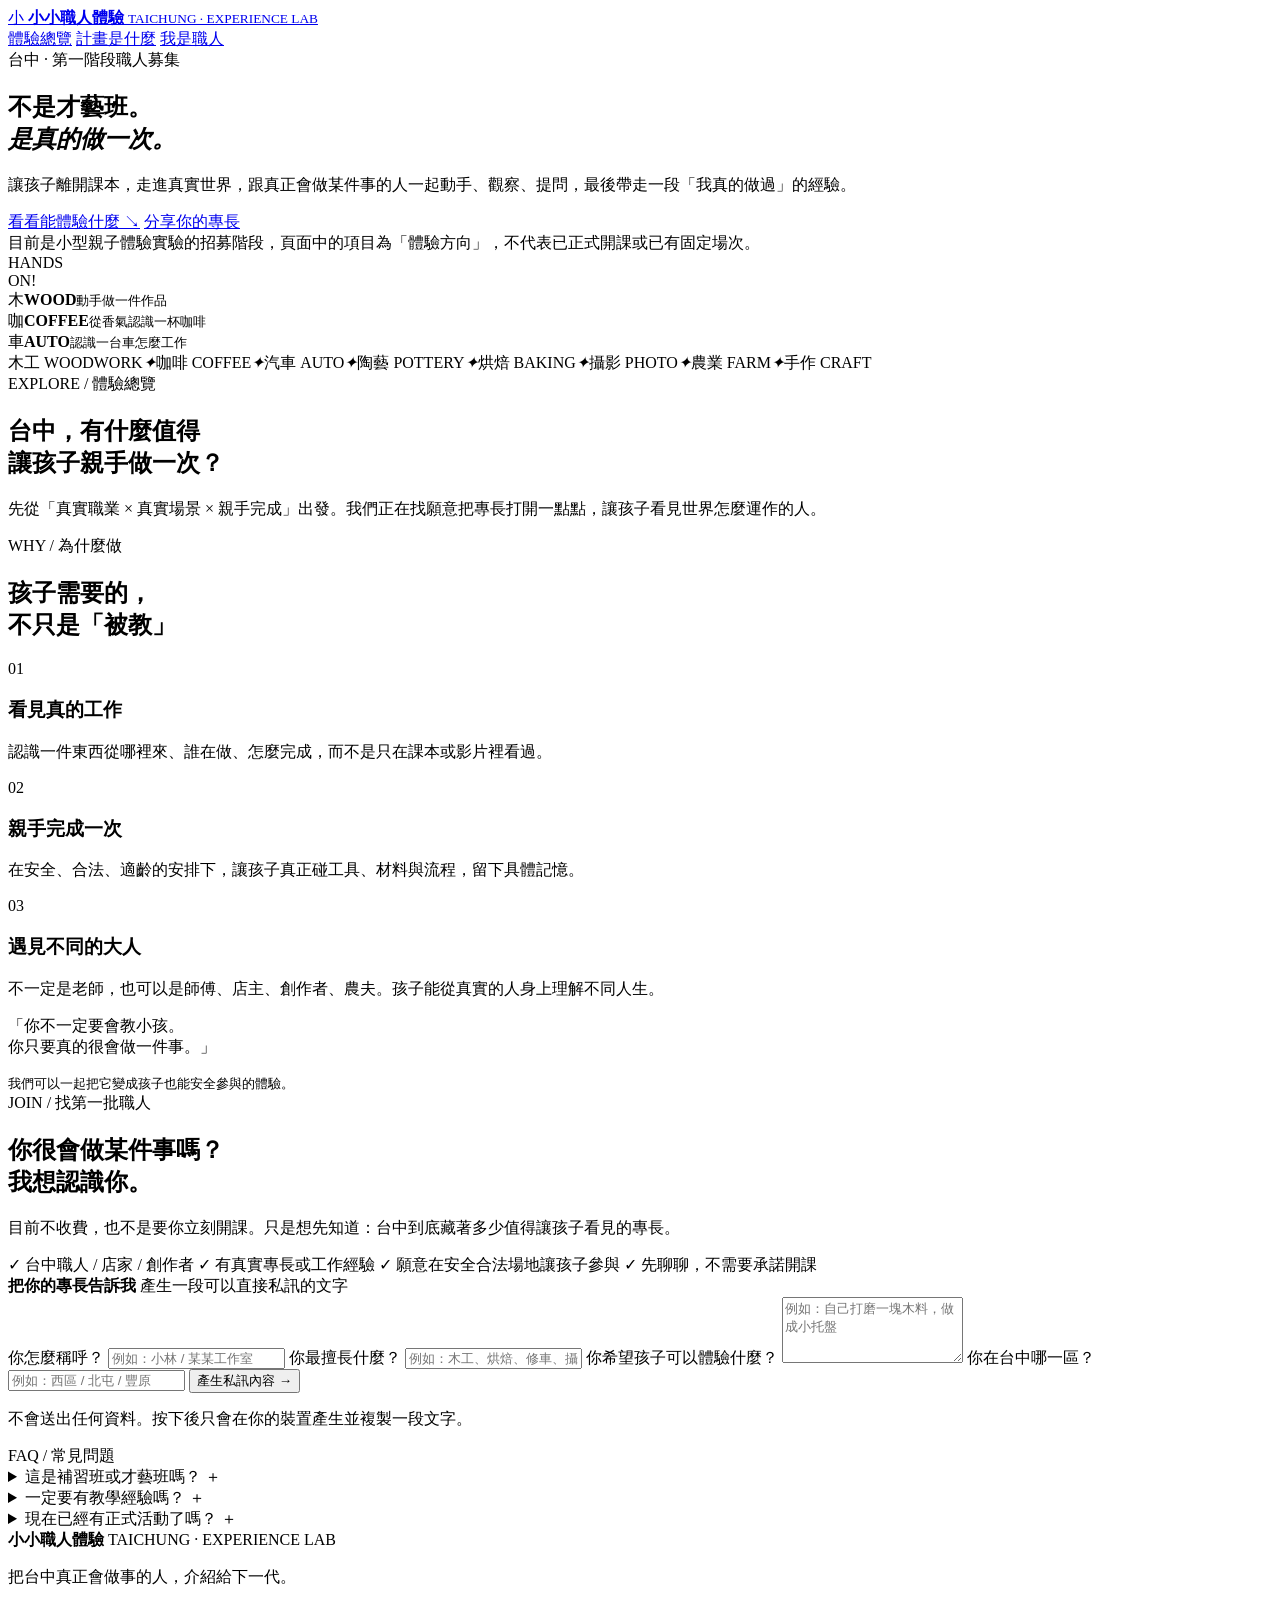
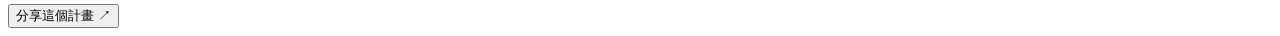
==== index.html @ eb4f6b64 "Build Taichung family artisan experience landing page" ====
<!doctype html>
<html lang="zh-Hant">
<head>
  <meta charset="utf-8" />
  <meta name="viewport" content="width=device-width, initial-scale=1" />
  <meta name="theme-color" content="#f3efe6" />
  <meta name="description" content="台中親子職人體驗實驗：讓孩子跟真正會做事的人，親手完成一次真實體驗。" />
  <title>台中小小職人體驗｜親子體驗實驗</title>
  <link rel="preconnect" href="https://fonts.googleapis.com">
  <link rel="preconnect" href="https://fonts.gstatic.com" crossorigin>
  <link href="https://fonts.googleapis.com/css2?family=Noto+Sans+TC:wght@400;500;600;700;800;900&family=DM+Sans:wght@500;600;700&display=swap" rel="stylesheet">
  <link rel="stylesheet" href="./style.css" />
</head>
<body>
  <div class="noise"></div>

  <header class="site-header">
    <a class="brand" href="#top" aria-label="回到頂部">
      <span class="brand-mark">小</span>
      <span>
        <b>小小職人體驗</b>
        <small>TAICHUNG · EXPERIENCE LAB</small>
      </span>
    </a>
    <nav>
      <a href="#experiences">體驗總覽</a>
      <a href="#idea">計畫是什麼</a>
      <a class="nav-cta" href="#join">我是職人</a>
    </nav>
  </header>

  <main id="top">
    <section class="hero shell">
      <div class="hero-copy">
        <div class="eyebrow"><span></span> 台中 · 第一階段職人募集</div>
        <h1>不是才藝班。<br><em>是真的做一次。</em></h1>
        <p class="hero-lead">讓孩子離開課本，走進真實世界，跟真正會做某件事的人一起動手、觀察、提問，最後帶走一段「我真的做過」的經驗。</p>
        <div class="hero-actions">
          <a class="btn primary" href="#experiences">看看能體驗什麼 <span>↘</span></a>
          <a class="btn ghost" href="#join">分享你的專長</a>
        </div>
        <div class="hero-note">目前是小型親子體驗實驗的招募階段，頁面中的項目為「體驗方向」，不代表已正式開課或已有固定場次。</div>
      </div>

      <div class="hero-visual" aria-hidden="true">
        <div class="stamp">HANDS<br>ON!</div>
        <div class="poster-card card-a"><span>木</span><b>WOOD</b><small>動手做一件作品</small></div>
        <div class="poster-card card-b"><span>咖</span><b>COFFEE</b><small>從香氣認識一杯咖啡</small></div>
        <div class="poster-card card-c"><span>車</span><b>AUTO</b><small>認識一台車怎麼工作</small></div>
        <div class="hero-circle"></div>
      </div>
    </section>

    <section class="ticker" aria-label="活動類型">
      <div class="ticker-track">
        <span>木工 WOODWORK</span><i>✦</i><span>咖啡 COFFEE</span><i>✦</i><span>汽車 AUTO</span><i>✦</i><span>陶藝 POTTERY</span><i>✦</i><span>烘焙 BAKING</span><i>✦</i><span>攝影 PHOTO</span><i>✦</i><span>農業 FARM</span><i>✦</i><span>手作 CRAFT</span>
      </div>
    </section>

    <section id="experiences" class="section shell">
      <div class="section-head">
        <div>
          <div class="section-kicker">EXPLORE / 體驗總覽</div>
          <h2>台中，有什麼值得<br>讓孩子親手做一次？</h2>
        </div>
        <p>先從「真實職業 × 真實場景 × 親手完成」出發。我們正在找願意把專長打開一點點，讓孩子看見世界怎麼運作的人。</p>
      </div>

      <div class="filters" id="filters" role="group" aria-label="活動分類"></div>
      <div class="experience-grid" id="experienceGrid"></div>
    </section>

    <section id="idea" class="section shell concept">
      <div class="concept-title">
        <div class="section-kicker">WHY / 為什麼做</div>
        <h2>孩子需要的，<br>不只是「被教」</h2>
      </div>

      <div class="concept-cards">
        <article>
          <span>01</span>
          <h3>看見真的工作</h3>
          <p>認識一件東西從哪裡來、誰在做、怎麼完成，而不是只在課本或影片裡看過。</p>
        </article>
        <article>
          <span>02</span>
          <h3>親手完成一次</h3>
          <p>在安全、合法、適齡的安排下，讓孩子真正碰工具、材料與流程，留下具體記憶。</p>
        </article>
        <article>
          <span>03</span>
          <h3>遇見不同的大人</h3>
          <p>不一定是老師，也可以是師傅、店主、創作者、農夫。孩子能從真實的人身上理解不同人生。</p>
        </article>
      </div>
    </section>

    <section class="manifesto">
      <div class="shell manifesto-inner">
        <p>「你不一定要會教小孩。<br>你只要<span>真的很會做一件事</span>。」</p>
        <small>我們可以一起把它變成孩子也能安全參與的體驗。</small>
      </div>
    </section>

    <section id="join" class="section shell join">
      <div class="join-copy">
        <div class="section-kicker">JOIN / 找第一批職人</div>
        <h2>你很會做某件事嗎？<br>我想認識你。</h2>
        <p>目前不收費，也不是要你立刻開課。只是想先知道：台中到底藏著多少值得讓孩子看見的專長。</p>
        <div class="join-list">
          <span>✓ 台中職人 / 店家 / 創作者</span>
          <span>✓ 有真實專長或工作經驗</span>
          <span>✓ 願意在安全合法場地讓孩子參與</span>
          <span>✓ 先聊聊，不需要承諾開課</span>
        </div>
      </div>

      <form class="join-form" id="joinForm">
        <div class="form-top">
          <b>把你的專長告訴我</b>
          <span>產生一段可以直接私訊的文字</span>
        </div>
        <label>
          你怎麼稱呼？
          <input name="name" placeholder="例如：小林 / 某某工作室" required>
        </label>
        <label>
          你最擅長什麼？
          <input name="skill" placeholder="例如：木工、烘焙、修車、攝影…" required>
        </label>
        <label>
          你希望孩子可以體驗什麼？
          <textarea name="idea" rows="4" placeholder="例如：自己打磨一塊木料，做成小托盤"></textarea>
        </label>
        <label>
          你在台中哪一區？
          <input name="area" placeholder="例如：西區 / 北屯 / 豐原">
        </label>
        <button class="btn primary wide" type="submit">產生私訊內容 <span>→</span></button>
        <p class="form-hint">不會送出任何資料。按下後只會在你的裝置產生並複製一段文字。</p>
      </form>
    </section>

    <section class="section shell faq">
      <div class="section-kicker">FAQ / 常見問題</div>
      <details>
        <summary>這是補習班或才藝班嗎？ <span>＋</span></summary>
        <p>不是。這個計畫想做的是小型、真實、一次性的職人體驗，讓孩子在適合的條件下認識不同工作與技能。</p>
      </details>
      <details>
        <summary>一定要有教學經驗嗎？ <span>＋</span></summary>
        <p>不用。真正重要的是你確實有一項專長。活動流程、安全與孩子能參與的部分，可以再一起討論。</p>
      </details>
      <details>
        <summary>現在已經有正式活動了嗎？ <span>＋</span></summary>
        <p>目前是第一階段的職人與體驗方向募集。頁面列出的類型主要用來說明我們正在尋找的可能性，正式場次會在確認合作與安全規劃後另行公布。</p>
      </details>
    </section>
  </main>

  <footer>
    <div class="shell footer-inner">
      <div>
        <b>小小職人體驗</b>
        <span>TAICHUNG · EXPERIENCE LAB</span>
      </div>
      <p>把台中真正會做事的人，介紹給下一代。</p>
      <button id="shareBtn" class="share-btn" type="button">分享這個計畫 ↗</button>
    </div>
  </footer>

  <dialog id="messageDialog">
    <button class="dialog-close" id="dialogClose" aria-label="關閉">×</button>
    <small>已產生私訊內容</small>
    <h3>複製好了，直接貼給我就可以</h3>
    <textarea id="generatedMessage" rows="9" readonly></textarea>
    <button class="btn primary wide" id="copyAgain" type="button">再複製一次</button>
  </dialog>

  <script src="./app.js"></script>
</body>
</html>
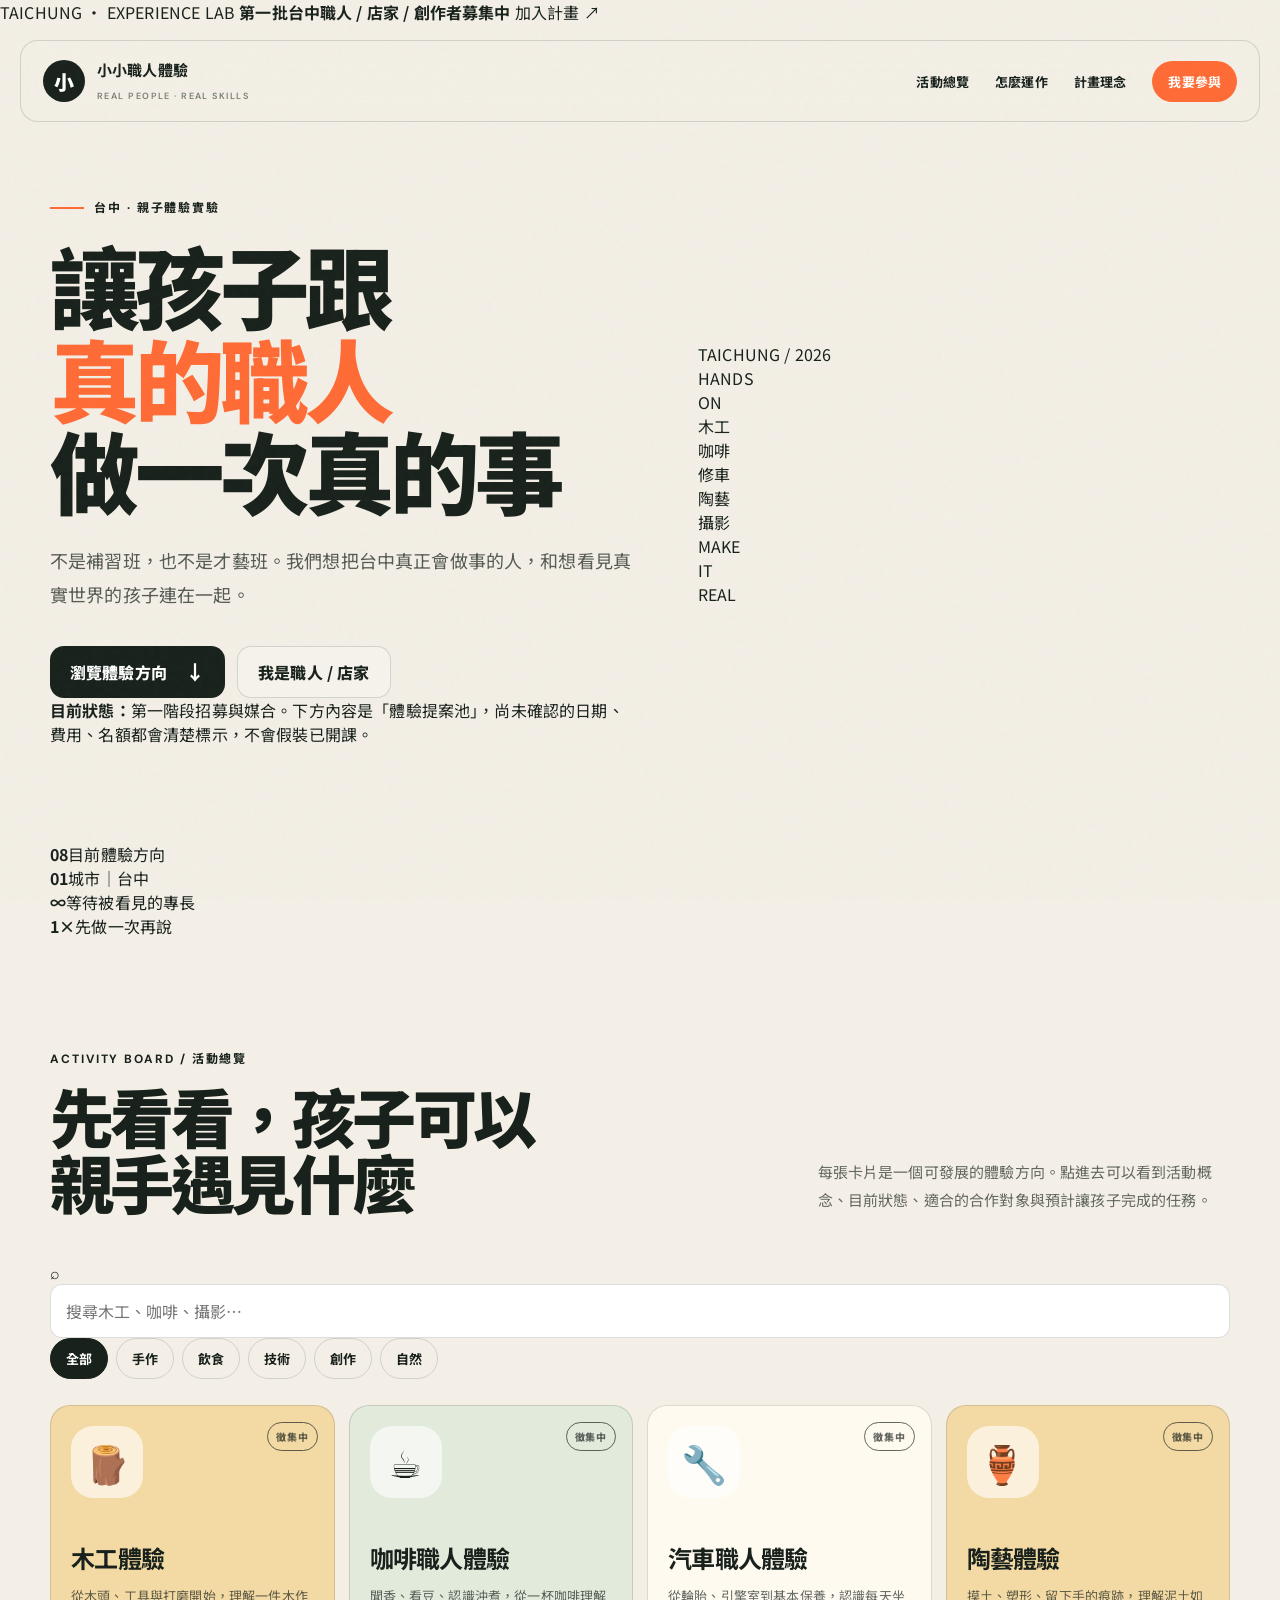
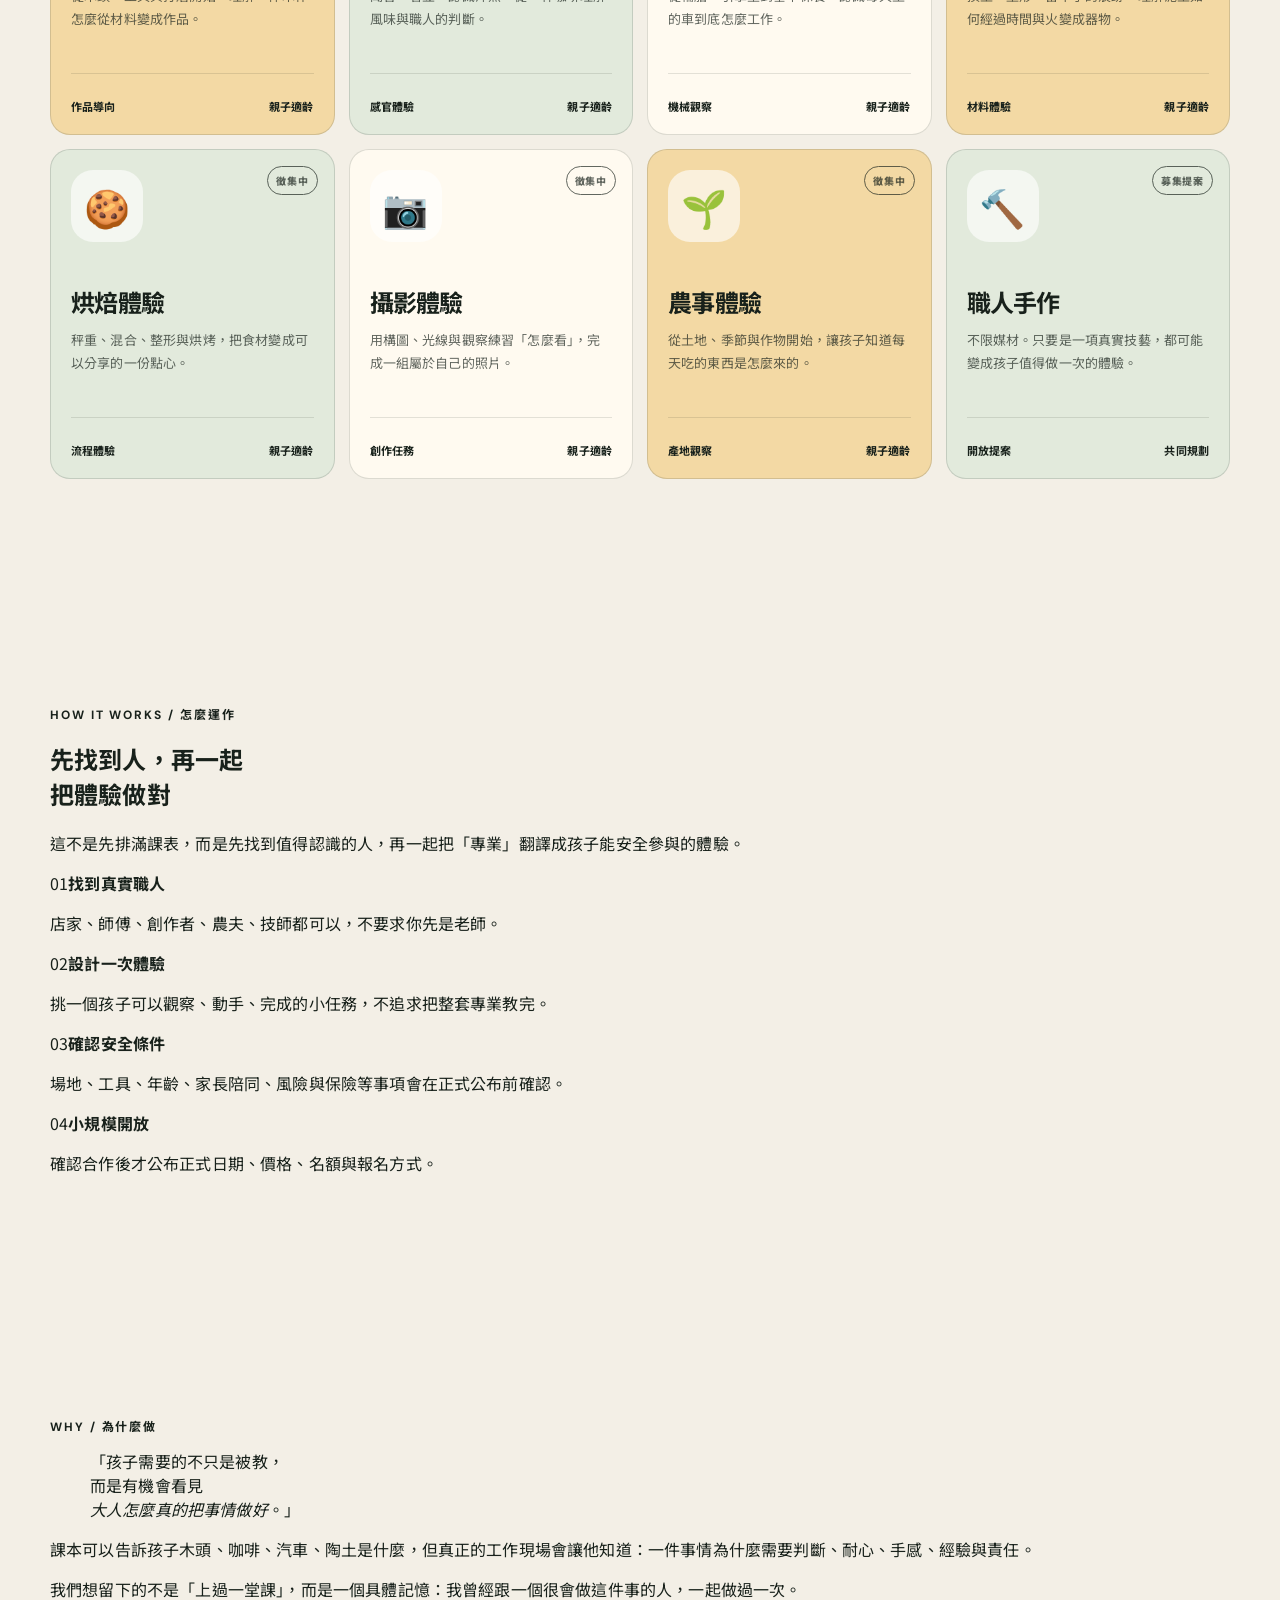
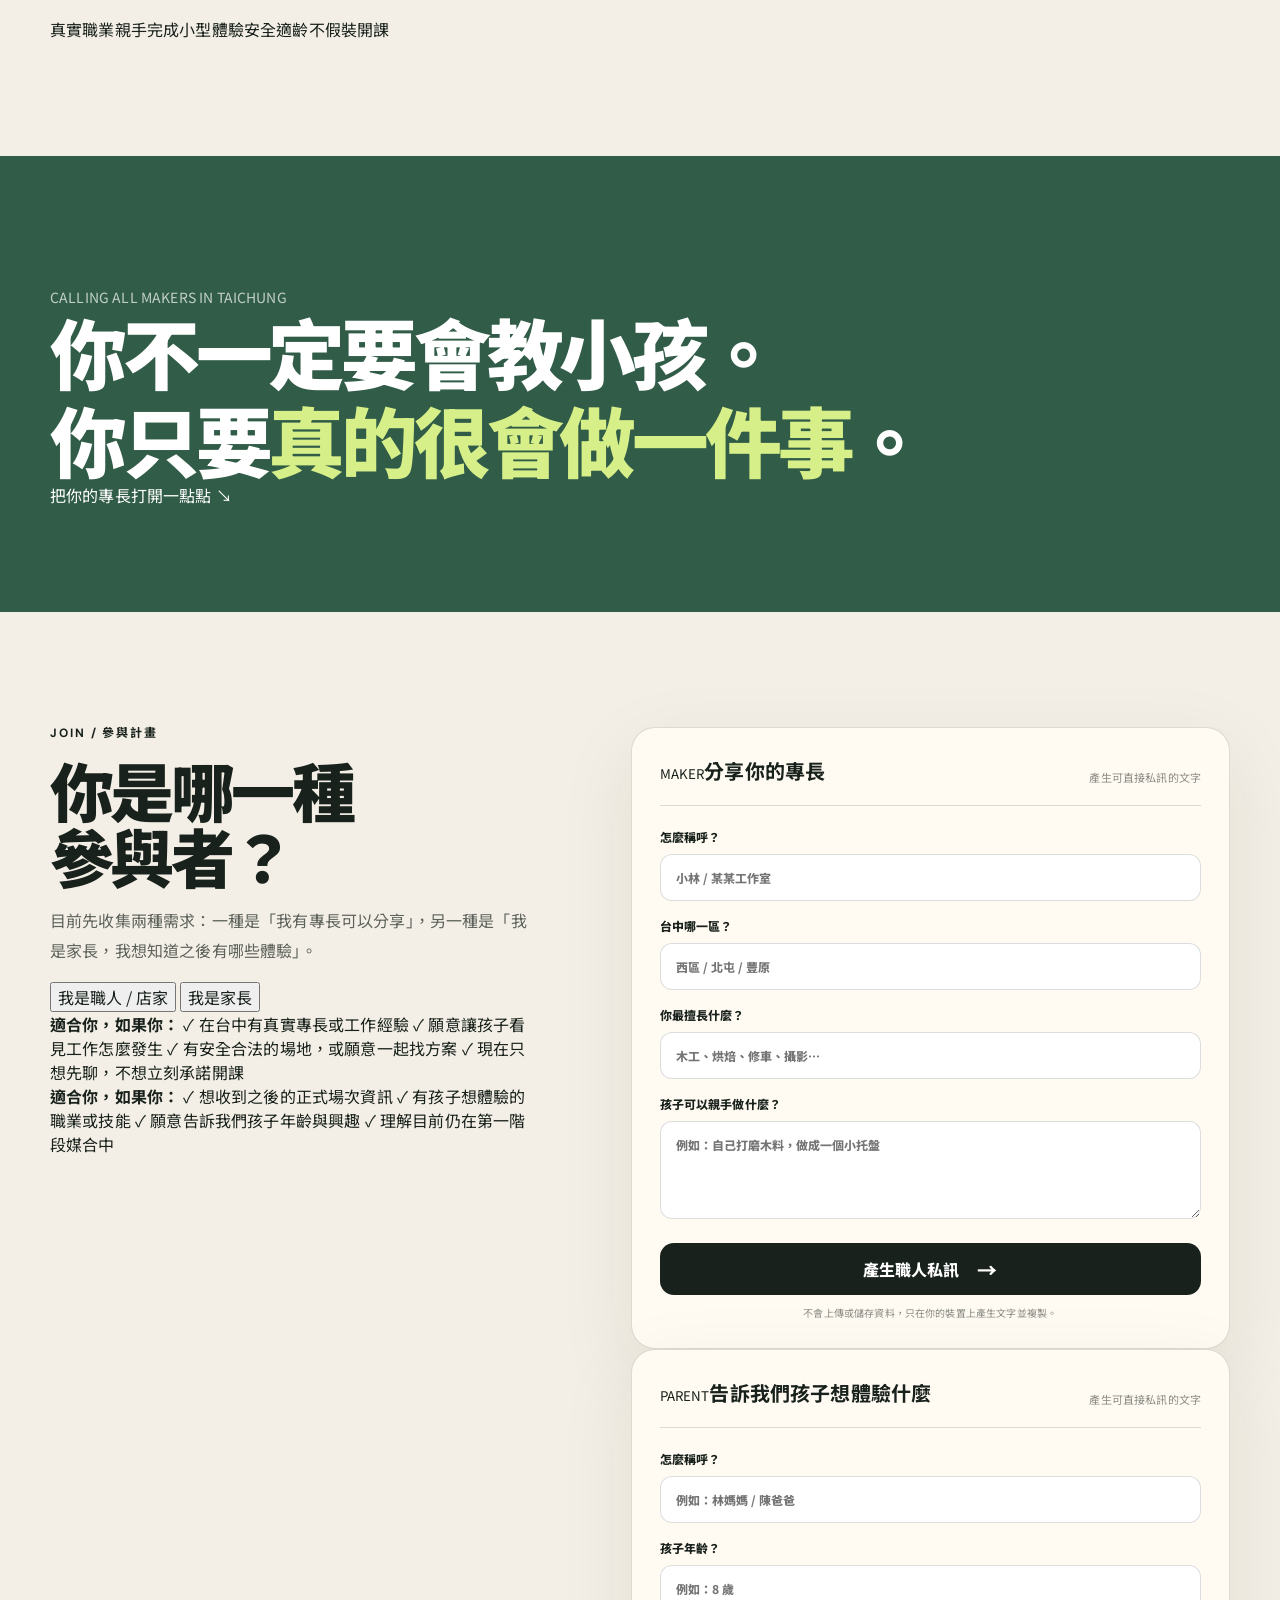
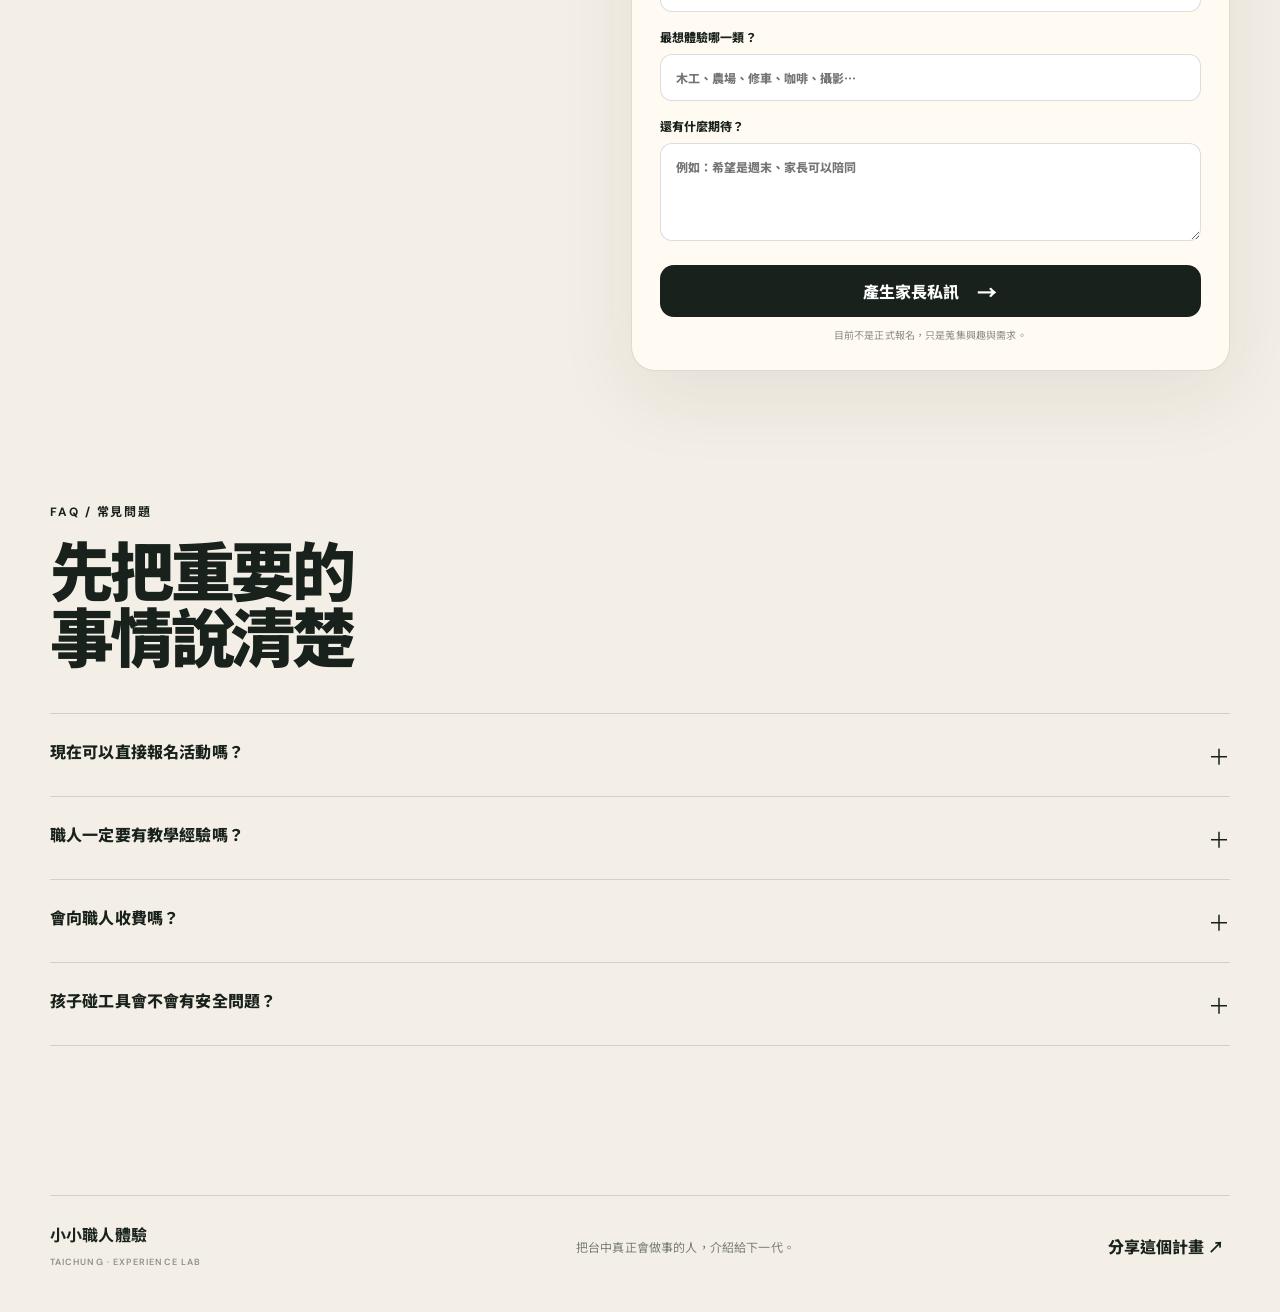
==== commit 2950143f: "Upgrade experience platform layout and participation flows" ====
--- a/index.html
+++ b/index.html
@@ -1,179 +1,221 @@
 <!doctype html>
 <html lang="zh-Hant">
 <head>
-  <meta charset="utf-8" />
-  <meta name="viewport" content="width=device-width, initial-scale=1" />
-  <meta name="theme-color" content="#f3efe6" />
-  <meta name="description" content="台中親子職人體驗實驗：讓孩子跟真正會做事的人，親手完成一次真實體驗。" />
-  <title>台中小小職人體驗｜親子體驗實驗</title>
+  <meta charset="utf-8">
+  <meta name="viewport" content="width=device-width, initial-scale=1">
+  <meta name="theme-color" content="#f1eee5">
+  <meta name="description" content="台中親子職人體驗實驗：讓孩子跟真正會做事的人，親手完成一次真實體驗。">
+  <meta property="og:title" content="小小職人體驗｜台中親子體驗實驗">
+  <meta property="og:description" content="不是補習班，也不是才藝班。讓孩子跟真正的職人，親手做一次。">
+  <meta property="og:type" content="website">
+  <title>小小職人體驗｜台中親子體驗實驗</title>
   <link rel="preconnect" href="https://fonts.googleapis.com">
   <link rel="preconnect" href="https://fonts.gstatic.com" crossorigin>
-  <link href="https://fonts.googleapis.com/css2?family=Noto+Sans+TC:wght@400;500;600;700;800;900&family=DM+Sans:wght@500;600;700&display=swap" rel="stylesheet">
-  <link rel="stylesheet" href="./style.css" />
+  <link href="https://fonts.googleapis.com/css2?family=DM+Sans:wght@500;600;700&family=Noto+Sans+TC:wght@400;500;600;700;800;900&display=swap" rel="stylesheet">
+  <link rel="stylesheet" href="./style.css">
 </head>
 <body>
   <div class="noise"></div>
+
+  <div class="announce">
+    <span>TAICHUNG · EXPERIENCE LAB</span>
+    <b>第一批台中職人 / 店家 / 創作者募集中</b>
+    <a href="#join">加入計畫 ↗</a>
+  </div>
 
   <header class="site-header">
     <a class="brand" href="#top" aria-label="回到頂部">
       <span class="brand-mark">小</span>
       <span>
         <b>小小職人體驗</b>
-        <small>TAICHUNG · EXPERIENCE LAB</small>
+        <small>REAL PEOPLE · REAL SKILLS</small>
       </span>
     </a>
     <nav>
-      <a href="#experiences">體驗總覽</a>
-      <a href="#idea">計畫是什麼</a>
-      <a class="nav-cta" href="#join">我是職人</a>
+      <a href="#activities">活動總覽</a>
+      <a href="#how">怎麼運作</a>
+      <a href="#about">計畫理念</a>
+      <a class="nav-cta" href="#join">我要參與</a>
     </nav>
   </header>
 
   <main id="top">
     <section class="hero shell">
       <div class="hero-copy">
-        <div class="eyebrow"><span></span> 台中 · 第一階段職人募集</div>
-        <h1>不是才藝班。<br><em>是真的做一次。</em></h1>
-        <p class="hero-lead">讓孩子離開課本，走進真實世界，跟真正會做某件事的人一起動手、觀察、提問，最後帶走一段「我真的做過」的經驗。</p>
+        <div class="eyebrow"><span></span> 台中 · 親子體驗實驗</div>
+        <h1>讓孩子跟<br><em>真的職人</em><br>做一次真的事</h1>
+        <p class="hero-lead">不是補習班，也不是才藝班。我們想把台中真正會做事的人，和想看見真實世界的孩子連在一起。</p>
         <div class="hero-actions">
-          <a class="btn primary" href="#experiences">看看能體驗什麼 <span>↘</span></a>
-          <a class="btn ghost" href="#join">分享你的專長</a>
-        </div>
-        <div class="hero-note">目前是小型親子體驗實驗的招募階段，頁面中的項目為「體驗方向」，不代表已正式開課或已有固定場次。</div>
-      </div>
-
-      <div class="hero-visual" aria-hidden="true">
-        <div class="stamp">HANDS<br>ON!</div>
-        <div class="poster-card card-a"><span>木</span><b>WOOD</b><small>動手做一件作品</small></div>
-        <div class="poster-card card-b"><span>咖</span><b>COFFEE</b><small>從香氣認識一杯咖啡</small></div>
-        <div class="poster-card card-c"><span>車</span><b>AUTO</b><small>認識一台車怎麼工作</small></div>
-        <div class="hero-circle"></div>
-      </div>
-    </section>
-
-    <section class="ticker" aria-label="活動類型">
-      <div class="ticker-track">
-        <span>木工 WOODWORK</span><i>✦</i><span>咖啡 COFFEE</span><i>✦</i><span>汽車 AUTO</span><i>✦</i><span>陶藝 POTTERY</span><i>✦</i><span>烘焙 BAKING</span><i>✦</i><span>攝影 PHOTO</span><i>✦</i><span>農業 FARM</span><i>✦</i><span>手作 CRAFT</span>
-      </div>
-    </section>
-
-    <section id="experiences" class="section shell">
+          <a class="btn primary" href="#activities">瀏覽體驗方向 <span>↓</span></a>
+          <a class="btn ghost" href="#join">我是職人 / 店家</a>
+        </div>
+        <div class="truth-note"><b>目前狀態：</b>第一階段招募與媒合。下方內容是「體驗提案池」，尚未確認的日期、費用、名額都會清楚標示，不會假裝已開課。</div>
+      </div>
+
+      <div class="hero-board" aria-hidden="true">
+        <div class="board-label">TAICHUNG / 2026</div>
+        <div class="board-title">HANDS<br>ON</div>
+        <div class="board-orbit orbit-a">木工</div>
+        <div class="board-orbit orbit-b">咖啡</div>
+        <div class="board-orbit orbit-c">修車</div>
+        <div class="board-orbit orbit-d">陶藝</div>
+        <div class="board-orbit orbit-e">攝影</div>
+        <div class="board-stamp">MAKE<br>IT<br>REAL</div>
+      </div>
+    </section>
+
+    <section class="metric-strip">
+      <div class="shell metrics">
+        <div><b>08</b><span>目前體驗方向</span></div>
+        <div><b>01</b><span>城市｜台中</span></div>
+        <div><b>∞</b><span>等待被看見的專長</span></div>
+        <div><b>1×</b><span>先做一次再說</span></div>
+      </div>
+    </section>
+
+    <section id="activities" class="section shell">
       <div class="section-head">
         <div>
-          <div class="section-kicker">EXPLORE / 體驗總覽</div>
-          <h2>台中，有什麼值得<br>讓孩子親手做一次？</h2>
-        </div>
-        <p>先從「真實職業 × 真實場景 × 親手完成」出發。我們正在找願意把專長打開一點點，讓孩子看見世界怎麼運作的人。</p>
-      </div>
-
-      <div class="filters" id="filters" role="group" aria-label="活動分類"></div>
+          <div class="section-kicker">ACTIVITY BOARD / 活動總覽</div>
+          <h2>先看看，孩子可以<br>親手遇見什麼</h2>
+        </div>
+        <p>每張卡片是一個可發展的體驗方向。點進去可以看到活動概念、目前狀態、適合的合作對象與預計讓孩子完成的任務。</p>
+      </div>
+
+      <div class="activity-toolbar">
+        <div class="search-wrap">
+          <span>⌕</span>
+          <input id="activitySearch" type="search" placeholder="搜尋木工、咖啡、攝影…">
+        </div>
+        <div class="filters" id="filters" role="group" aria-label="活動分類"></div>
+      </div>
+
+      <div class="activity-count" id="activityCount"></div>
       <div class="experience-grid" id="experienceGrid"></div>
-    </section>
-
-    <section id="idea" class="section shell concept">
-      <div class="concept-title">
+      <div class="empty-state" id="emptyState" hidden>目前沒有符合條件的體驗方向</div>
+    </section>
+
+    <section id="how" class="section process-wrap">
+      <div class="shell">
+        <div class="section-kicker light">HOW IT WORKS / 怎麼運作</div>
+        <div class="process-head">
+          <h2>先找到人，再一起<br>把體驗做對</h2>
+          <p>這不是先排滿課表，而是先找到值得認識的人，再一起把「專業」翻譯成孩子能安全參與的體驗。</p>
+        </div>
+        <div class="process-grid">
+          <article><span>01</span><b>找到真實職人</b><p>店家、師傅、創作者、農夫、技師都可以，不要求你先是老師。</p></article>
+          <article><span>02</span><b>設計一次體驗</b><p>挑一個孩子可以觀察、動手、完成的小任務，不追求把整套專業教完。</p></article>
+          <article><span>03</span><b>確認安全條件</b><p>場地、工具、年齡、家長陪同、風險與保險等事項會在正式公布前確認。</p></article>
+          <article><span>04</span><b>小規模開放</b><p>確認合作後才公布正式日期、價格、名額與報名方式。</p></article>
+        </div>
+      </div>
+    </section>
+
+    <section id="about" class="section shell philosophy">
+      <div class="philosophy-quote">
         <div class="section-kicker">WHY / 為什麼做</div>
-        <h2>孩子需要的，<br>不只是「被教」</h2>
-      </div>
-
-      <div class="concept-cards">
-        <article>
-          <span>01</span>
-          <h3>看見真的工作</h3>
-          <p>認識一件東西從哪裡來、誰在做、怎麼完成，而不是只在課本或影片裡看過。</p>
-        </article>
-        <article>
-          <span>02</span>
-          <h3>親手完成一次</h3>
-          <p>在安全、合法、適齡的安排下，讓孩子真正碰工具、材料與流程，留下具體記憶。</p>
-        </article>
-        <article>
-          <span>03</span>
-          <h3>遇見不同的大人</h3>
-          <p>不一定是老師，也可以是師傅、店主、創作者、農夫。孩子能從真實的人身上理解不同人生。</p>
-        </article>
+        <blockquote>「孩子需要的不只是被教，<br>而是有機會看見<br><em>大人怎麼真的把事情做好</em>。」</blockquote>
+      </div>
+      <div class="philosophy-copy">
+        <p>課本可以告訴孩子木頭、咖啡、汽車、陶土是什麼，但真正的工作現場會讓他知道：一件事情為什麼需要判斷、耐心、手感、經驗與責任。</p>
+        <p>我們想留下的不是「上過一堂課」，而是一個具體記憶：我曾經跟一個很會做這件事的人，一起做過一次。</p>
+        <div class="principles">
+          <span>真實職業</span><span>親手完成</span><span>小型體驗</span><span>安全適齡</span><span>不假裝開課</span>
+        </div>
       </div>
     </section>
 
     <section class="manifesto">
       <div class="shell manifesto-inner">
-        <p>「你不一定要會教小孩。<br>你只要<span>真的很會做一件事</span>。」</p>
-        <small>我們可以一起把它變成孩子也能安全參與的體驗。</small>
+        <small>CALLING ALL MAKERS IN TAICHUNG</small>
+        <p>你不一定要會教小孩。<br>你只要<span>真的很會做一件事</span>。</p>
+        <a href="#join">把你的專長打開一點點 ↘</a>
       </div>
     </section>
 
     <section id="join" class="section shell join">
       <div class="join-copy">
-        <div class="section-kicker">JOIN / 找第一批職人</div>
-        <h2>你很會做某件事嗎？<br>我想認識你。</h2>
-        <p>目前不收費，也不是要你立刻開課。只是想先知道：台中到底藏著多少值得讓孩子看見的專長。</p>
-        <div class="join-list">
-          <span>✓ 台中職人 / 店家 / 創作者</span>
-          <span>✓ 有真實專長或工作經驗</span>
-          <span>✓ 願意在安全合法場地讓孩子參與</span>
-          <span>✓ 先聊聊，不需要承諾開課</span>
-        </div>
-      </div>
-
-      <form class="join-form" id="joinForm">
-        <div class="form-top">
-          <b>把你的專長告訴我</b>
-          <span>產生一段可以直接私訊的文字</span>
-        </div>
-        <label>
-          你怎麼稱呼？
-          <input name="name" placeholder="例如：小林 / 某某工作室" required>
-        </label>
-        <label>
-          你最擅長什麼？
-          <input name="skill" placeholder="例如：木工、烘焙、修車、攝影…" required>
-        </label>
-        <label>
-          你希望孩子可以體驗什麼？
-          <textarea name="idea" rows="4" placeholder="例如：自己打磨一塊木料，做成小托盤"></textarea>
-        </label>
-        <label>
-          你在台中哪一區？
-          <input name="area" placeholder="例如：西區 / 北屯 / 豐原">
-        </label>
-        <button class="btn primary wide" type="submit">產生私訊內容 <span>→</span></button>
-        <p class="form-hint">不會送出任何資料。按下後只會在你的裝置產生並複製一段文字。</p>
-      </form>
+        <div class="section-kicker">JOIN / 參與計畫</div>
+        <h2>你是哪一種<br>參與者？</h2>
+        <p>目前先收集兩種需求：一種是「我有專長可以分享」，另一種是「我是家長，我想知道之後有哪些體驗」。</p>
+
+        <div class="role-tabs" role="tablist">
+          <button class="role-tab active" data-role="maker" type="button">我是職人 / 店家</button>
+          <button class="role-tab" data-role="parent" type="button">我是家長</button>
+        </div>
+
+        <div class="role-copy active" data-role-copy="maker">
+          <b>適合你，如果你：</b>
+          <span>✓ 在台中有真實專長或工作經驗</span>
+          <span>✓ 願意讓孩子看見工作怎麼發生</span>
+          <span>✓ 有安全合法的場地，或願意一起找方案</span>
+          <span>✓ 現在只想先聊，不想立刻承諾開課</span>
+        </div>
+        <div class="role-copy" data-role-copy="parent">
+          <b>適合你，如果你：</b>
+          <span>✓ 想收到之後的正式場次資訊</span>
+          <span>✓ 有孩子想體驗的職業或技能</span>
+          <span>✓ 願意告訴我們孩子年齡與興趣</span>
+          <span>✓ 理解目前仍在第一階段媒合中</span>
+        </div>
+      </div>
+
+      <div class="join-panel">
+        <form id="makerForm" class="join-form active" data-form-role="maker">
+          <div class="form-top"><div><small>MAKER</small><b>分享你的專長</b></div><span>產生可直接私訊的文字</span></div>
+          <div class="form-grid">
+            <label>怎麼稱呼？<input name="name" placeholder="小林 / 某某工作室" required></label>
+            <label>台中哪一區？<input name="area" placeholder="西區 / 北屯 / 豐原"></label>
+          </div>
+          <label>你最擅長什麼？<input name="skill" placeholder="木工、烘焙、修車、攝影…" required></label>
+          <label>孩子可以親手做什麼？<textarea name="idea" rows="4" placeholder="例如：自己打磨木料，做成一個小托盤"></textarea></label>
+          <button class="btn primary wide" type="submit">產生職人私訊 <span>→</span></button>
+          <p class="form-hint">不會上傳或儲存資料，只在你的裝置上產生文字並複製。</p>
+        </form>
+
+        <form id="parentForm" class="join-form" data-form-role="parent">
+          <div class="form-top"><div><small>PARENT</small><b>告訴我們孩子想體驗什麼</b></div><span>產生可直接私訊的文字</span></div>
+          <div class="form-grid">
+            <label>怎麼稱呼？<input name="name" placeholder="例如：林媽媽 / 陳爸爸" required></label>
+            <label>孩子年齡？<input name="age" placeholder="例如：8 歲"></label>
+          </div>
+          <label>最想體驗哪一類？<input name="interest" placeholder="木工、農場、修車、咖啡、攝影…" required></label>
+          <label>還有什麼期待？<textarea name="note" rows="4" placeholder="例如：希望是週末、家長可以陪同"></textarea></label>
+          <button class="btn primary wide" type="submit">產生家長私訊 <span>→</span></button>
+          <p class="form-hint">目前不是正式報名，只是蒐集興趣與需求。</p>
+        </form>
+      </div>
     </section>
 
     <section class="section shell faq">
-      <div class="section-kicker">FAQ / 常見問題</div>
-      <details>
-        <summary>這是補習班或才藝班嗎？ <span>＋</span></summary>
-        <p>不是。這個計畫想做的是小型、真實、一次性的職人體驗，讓孩子在適合的條件下認識不同工作與技能。</p>
-      </details>
-      <details>
-        <summary>一定要有教學經驗嗎？ <span>＋</span></summary>
-        <p>不用。真正重要的是你確實有一項專長。活動流程、安全與孩子能參與的部分，可以再一起討論。</p>
-      </details>
-      <details>
-        <summary>現在已經有正式活動了嗎？ <span>＋</span></summary>
-        <p>目前是第一階段的職人與體驗方向募集。頁面列出的類型主要用來說明我們正在尋找的可能性，正式場次會在確認合作與安全規劃後另行公布。</p>
-      </details>
+      <div class="section-head faq-head">
+        <div><div class="section-kicker">FAQ / 常見問題</div><h2>先把重要的<br>事情說清楚</h2></div>
+      </div>
+      <details><summary>現在可以直接報名活動嗎？ <span>＋</span></summary><p>目前還在第一階段的職人招募與活動設計。等合作對象、場地、安全規劃與場次資訊確認後，才會標示為正式開放報名。</p></details>
+      <details><summary>職人一定要有教學經驗嗎？ <span>＋</span></summary><p>不用。核心條件是真實專長與願意分享。如何轉成孩子能參與的流程，可以一起設計。</p></details>
+      <details><summary>會向職人收費嗎？ <span>＋</span></summary><p>目前第一階段以認識與媒合為主，不向你收取「加入計畫」費用。未來若有正式合作、材料、場地或活動成本，會在確認前清楚討論。</p></details>
+      <details><summary>孩子碰工具會不會有安全問題？ <span>＋</span></summary><p>正式活動前會依內容評估適齡操作、家長陪同、工具替代方案、場地規範與必要的風險管理。未完成安全確認的內容不會直接對外開放。</p></details>
     </section>
   </main>
 
   <footer>
     <div class="shell footer-inner">
-      <div>
-        <b>小小職人體驗</b>
-        <span>TAICHUNG · EXPERIENCE LAB</span>
-      </div>
+      <div><b>小小職人體驗</b><span>TAICHUNG · EXPERIENCE LAB</span></div>
       <p>把台中真正會做事的人，介紹給下一代。</p>
       <button id="shareBtn" class="share-btn" type="button">分享這個計畫 ↗</button>
     </div>
   </footer>
 
-  <dialog id="messageDialog">
-    <button class="dialog-close" id="dialogClose" aria-label="關閉">×</button>
-    <small>已產生私訊內容</small>
-    <h3>複製好了，直接貼給我就可以</h3>
-    <textarea id="generatedMessage" rows="9" readonly></textarea>
+  <dialog id="activityDialog" class="activity-dialog">
+    <button class="dialog-close" data-close="activity" aria-label="關閉">×</button>
+    <div id="activityDialogContent"></div>
+  </dialog>
+
+  <dialog id="messageDialog" class="message-dialog">
+    <button class="dialog-close" data-close="message" aria-label="關閉">×</button>
+    <small>MESSAGE READY</small>
+    <h3>已幫你整理成一段私訊</h3>
+    <textarea id="generatedMessage" rows="10" readonly></textarea>
     <button class="btn primary wide" id="copyAgain" type="button">再複製一次</button>
   </dialog>
 
--- a/style.css
+++ b/style.css
@@ -0,0 +1,199 @@
+:root{
+  --ink:#18211b;
+  --paper:#f3efe6;
+  --cream:#fffaf0;
+  --orange:#ff6b35;
+  --green:#315c48;
+  --lime:#d7ef88;
+  --line:rgba(24,33,27,.15);
+  --shadow:0 20px 60px rgba(47,42,31,.12);
+}
+*{box-sizing:border-box}
+html{scroll-behavior:smooth}
+body{
+  margin:0;background:var(--paper);color:var(--ink);
+  font-family:"Noto Sans TC",system-ui,-apple-system,sans-serif;
+  letter-spacing:.01em;
+}
+a{color:inherit;text-decoration:none}
+button,input,textarea{font:inherit}
+button{color:inherit}
+.noise{
+  position:fixed;inset:0;pointer-events:none;z-index:9999;opacity:.035;
+  background-image:url("data:image/svg+xml,%3Csvg viewBox='0 0 180 180' xmlns='http://www.w3.org/2000/svg'%3E%3Cfilter id='n'%3E%3CfeTurbulence type='fractalNoise' baseFrequency='.9' numOctaves='4' stitchTiles='stitch'/%3E%3C/filter%3E%3Crect width='100%25' height='100%25' filter='url(%23n)' opacity='.8'/%3E%3C/svg%3E");
+}
+.shell{width:min(1180px,calc(100% - 48px));margin:auto}
+.site-header{
+  width:min(1240px,calc(100% - 32px));height:82px;margin:16px auto 0;
+  display:flex;align-items:center;justify-content:space-between;
+  border:1px solid var(--line);padding:0 22px;background:rgba(243,239,230,.88);
+  backdrop-filter:blur(16px);position:sticky;top:12px;z-index:100;border-radius:18px;
+}
+.brand{display:flex;align-items:center;gap:12px}
+.brand-mark{
+  width:42px;height:42px;border-radius:50%;background:var(--ink);color:white;
+  display:grid;place-items:center;font-weight:900;font-size:20px;
+}
+.brand b{display:block;font-size:15px}
+.brand small{font:600 9px/1 "DM Sans",sans-serif;letter-spacing:.16em;opacity:.55}
+nav{display:flex;align-items:center;gap:26px;font-size:13px;font-weight:700}
+.nav-cta{background:var(--orange);color:#fff;padding:11px 16px;border-radius:999px}
+.hero{min-height:720px;display:grid;grid-template-columns:1.05fr .95fr;align-items:center;gap:60px;padding-top:54px;padding-bottom:70px}
+.eyebrow,.section-kicker{font:700 12px/1 "DM Sans","Noto Sans TC",sans-serif;letter-spacing:.16em;text-transform:uppercase}
+.eyebrow{display:flex;align-items:center;gap:10px;margin-bottom:24px}
+.eyebrow span{width:34px;height:2px;background:var(--orange)}
+.hero h1,.section-head h2,.concept-title h2,.join h2{
+  margin:0;font-weight:900;letter-spacing:-.055em;line-height:1.03;
+}
+.hero h1{font-size:clamp(54px,7vw,94px)}
+.hero h1 em{font-style:normal;color:var(--orange)}
+.hero-lead{font-size:18px;line-height:1.9;max-width:620px;margin:28px 0 0;color:rgba(24,33,27,.72)}
+.hero-actions{display:flex;gap:12px;margin-top:34px;flex-wrap:wrap}
+.btn{
+  border:0;display:inline-flex;align-items:center;justify-content:center;gap:18px;
+  min-height:52px;padding:0 20px;border-radius:14px;font-weight:800;cursor:pointer;
+  transition:.2s ease;
+}
+.btn:hover{transform:translateY(-2px)}
+.btn.primary{background:var(--ink);color:white}
+.btn.primary span{font-size:20px}
+.btn.ghost{border:1px solid var(--line);background:rgba(255,255,255,.25)}
+.hero-note{max-width:590px;margin-top:22px;padding-left:14px;border-left:3px solid var(--lime);font-size:12px;line-height:1.65;color:rgba(24,33,27,.58)}
+.hero-visual{height:560px;position:relative}
+.hero-circle{position:absolute;width:420px;height:420px;border-radius:50%;background:var(--lime);right:12px;top:70px;z-index:-1}
+.poster-card{
+  position:absolute;width:245px;height:300px;border-radius:8px;padding:26px;
+  box-shadow:var(--shadow);border:1px solid rgba(24,33,27,.1);display:flex;flex-direction:column;
+}
+.poster-card span{font-size:96px;font-weight:900;line-height:1}
+.poster-card b{font:900 25px/1 "DM Sans",sans-serif;letter-spacing:.08em;margin-top:auto}
+.poster-card small{font-size:11px;margin-top:8px;opacity:.65}
+.card-a{background:#f6d38b;left:15px;top:42px;transform:rotate(-7deg)}
+.card-b{background:#e06b3c;color:white;right:18px;top:128px;transform:rotate(7deg)}
+.card-c{background:#d9e4d6;left:112px;bottom:8px;transform:rotate(2deg);height:245px}
+.card-c span{font-size:74px}
+.stamp{
+  position:absolute;right:0;top:10px;width:92px;height:92px;border:2px solid var(--ink);
+  border-radius:50%;display:grid;place-items:center;text-align:center;font:900 14px/1.1 "DM Sans";
+  transform:rotate(11deg);z-index:3;
+}
+.ticker{background:var(--ink);color:white;overflow:hidden;padding:17px 0;white-space:nowrap}
+.ticker-track{display:flex;gap:26px;justify-content:center;font:800 12px/1 "DM Sans","Noto Sans TC";letter-spacing:.12em}
+.ticker i{color:var(--orange);font-style:normal}
+.section{padding:115px 0}
+.section-head{display:grid;grid-template-columns:1fr .6fr;gap:80px;align-items:end;margin-bottom:45px}
+.section-head h2,.concept-title h2,.join h2{font-size:clamp(38px,5vw,66px);margin-top:18px}
+.section-head p{line-height:1.9;color:rgba(24,33,27,.66);font-size:15px;margin:0}
+.filters{display:flex;gap:8px;flex-wrap:wrap;margin-bottom:26px}
+.filter-btn{
+  background:transparent;border:1px solid var(--line);border-radius:999px;padding:10px 15px;
+  cursor:pointer;font-size:13px;font-weight:700;
+}
+.filter-btn.active{background:var(--ink);color:white;border-color:var(--ink)}
+.experience-grid{display:grid;grid-template-columns:repeat(4,1fr);gap:14px}
+.exp-card{
+  background:var(--cream);min-height:330px;border:1px solid var(--line);border-radius:20px;
+  padding:20px;display:flex;flex-direction:column;position:relative;overflow:hidden;transition:.22s ease;
+}
+.exp-card:hover{transform:translateY(-5px);box-shadow:var(--shadow)}
+.exp-card:nth-child(3n+1){background:#f3d9a4}
+.exp-card:nth-child(3n+2){background:#e2eadc}
+.exp-icon{
+  width:72px;height:72px;border-radius:22px;background:rgba(255,255,255,.62);
+  display:grid;place-items:center;font-size:37px;margin-bottom:42px;
+}
+.exp-status{
+  position:absolute;right:16px;top:16px;font-size:10px;font-weight:800;
+  letter-spacing:.08em;border:1px solid currentColor;padding:6px 8px;border-radius:999px;opacity:.68;
+}
+.exp-card h3{font-size:24px;margin:0 0 10px;letter-spacing:-.03em}
+.exp-card p{font-size:13px;line-height:1.75;opacity:.68;margin:0}
+.exp-meta{margin-top:auto;padding-top:24px;display:flex;justify-content:space-between;font-size:11px;font-weight:700;border-top:1px solid rgba(24,33,27,.12)}
+.concept{display:grid;grid-template-columns:.75fr 1.25fr;gap:100px}
+.concept-cards{display:grid;grid-template-columns:repeat(3,1fr);gap:12px}
+.concept-cards article{border-top:1px solid var(--ink);padding:22px 10px 0}
+.concept-cards span{font:800 12px "DM Sans";opacity:.45}
+.concept-cards h3{font-size:20px;margin:60px 0 14px}
+.concept-cards p{font-size:13px;line-height:1.9;opacity:.65;margin:0}
+.manifesto{background:var(--green);color:white}
+.manifesto-inner{padding:105px 0}
+.manifesto p{font-size:clamp(40px,6vw,80px);font-weight:900;line-height:1.15;letter-spacing:-.055em;margin:0}
+.manifesto p span{color:var(--lime)}
+.manifesto small{display:block;margin-top:26px;font-size:14px;opacity:.7}
+.join{display:grid;grid-template-columns:.9fr 1.1fr;gap:90px;align-items:start}
+.join-copy>p{max-width:520px;line-height:1.9;opacity:.68}
+.join-list{display:grid;gap:11px;margin-top:30px;font-size:13px;font-weight:700}
+.join-list span::first-letter{color:var(--orange)}
+.join-form{
+  background:#fffaf2;border:1px solid var(--line);border-radius:24px;padding:28px;
+  box-shadow:0 24px 80px rgba(47,42,31,.08);
+}
+.form-top{display:flex;justify-content:space-between;gap:20px;align-items:end;border-bottom:1px solid var(--line);padding-bottom:20px;margin-bottom:22px}
+.form-top b{font-size:20px}
+.form-top span{font-size:11px;opacity:.5}
+label{display:grid;gap:9px;font-size:12px;font-weight:800;margin:16px 0}
+input,textarea{
+  width:100%;border:1px solid var(--line);background:white;border-radius:12px;padding:14px 15px;outline:none;
+}
+input:focus,textarea:focus{border-color:var(--green);box-shadow:0 0 0 3px rgba(49,92,72,.08)}
+textarea{resize:vertical}
+.wide{width:100%;margin-top:8px}
+.form-hint{font-size:10px;opacity:.5;text-align:center;margin:10px 0 0}
+.faq{padding-top:20px}
+.faq .section-kicker{margin-bottom:18px}
+details{border-top:1px solid var(--line)}
+details:last-child{border-bottom:1px solid var(--line)}
+summary{list-style:none;padding:25px 0;cursor:pointer;font-weight:800;display:flex;justify-content:space-between}
+summary::-webkit-details-marker{display:none}
+summary span{font-size:22px;font-weight:400}
+details p{max-width:760px;line-height:1.8;opacity:.65;margin:0 0 24px;font-size:13px}
+footer{padding:34px 0 42px}
+.footer-inner{border-top:1px solid var(--line);padding-top:26px;display:grid;grid-template-columns:1fr 1fr auto;align-items:center;gap:30px}
+.footer-inner b{display:block}
+.footer-inner span{font:600 9px "DM Sans";letter-spacing:.12em;opacity:.45}
+.footer-inner p{font-size:12px;opacity:.55}
+.share-btn{border:0;background:transparent;font-weight:800;cursor:pointer}
+dialog{
+  width:min(560px,calc(100% - 30px));border:0;border-radius:24px;padding:30px;background:#fffaf2;
+  color:var(--ink);box-shadow:0 40px 120px rgba(0,0,0,.3);
+}
+dialog::backdrop{background:rgba(17,25,20,.55);backdrop-filter:blur(6px)}
+.dialog-close{position:absolute;right:18px;top:13px;background:none;border:0;font-size:28px;cursor:pointer}
+dialog small{opacity:.5}
+dialog h3{font-size:25px;margin:8px 0 18px}
+#generatedMessage{min-height:190px;background:white}
+@media(max-width:980px){
+  nav a:not(.nav-cta){display:none}
+  .hero{grid-template-columns:1fr;min-height:auto;padding-top:80px}
+  .hero-visual{height:470px}
+  .section-head,.concept,.join{grid-template-columns:1fr;gap:46px}
+  .experience-grid{grid-template-columns:repeat(2,1fr)}
+  .concept-cards{grid-template-columns:repeat(3,1fr)}
+}
+@media(max-width:640px){
+  .shell{width:min(100% - 28px,1180px)}
+  .site-header{height:70px;width:calc(100% - 20px);padding:0 14px}
+  .brand-mark{width:36px;height:36px}
+  .brand b{font-size:13px}
+  .hero{padding-top:58px;gap:16px}
+  .hero h1{font-size:52px}
+  .hero-lead{font-size:15px}
+  .hero-visual{height:400px;transform:scale(.9);transform-origin:center top}
+  .poster-card{width:205px;height:250px;padding:20px}
+  .poster-card span{font-size:76px}
+  .card-a{left:0}
+  .card-b{right:0}
+  .card-c{left:70px;height:210px}
+  .ticker-track{justify-content:flex-start;width:max-content;padding-left:20px}
+  .section{padding:78px 0}
+  .section-head{margin-bottom:30px}
+  .experience-grid{grid-template-columns:1fr}
+  .exp-card{min-height:280px}
+  .concept-cards{grid-template-columns:1fr}
+  .concept-cards h3{margin-top:26px}
+  .manifesto-inner{padding:78px 0}
+  .join-form{padding:20px}
+  .form-top{display:block}
+  .form-top span{display:block;margin-top:6px}
+  .footer-inner{grid-template-columns:1fr;gap:12px}
+}
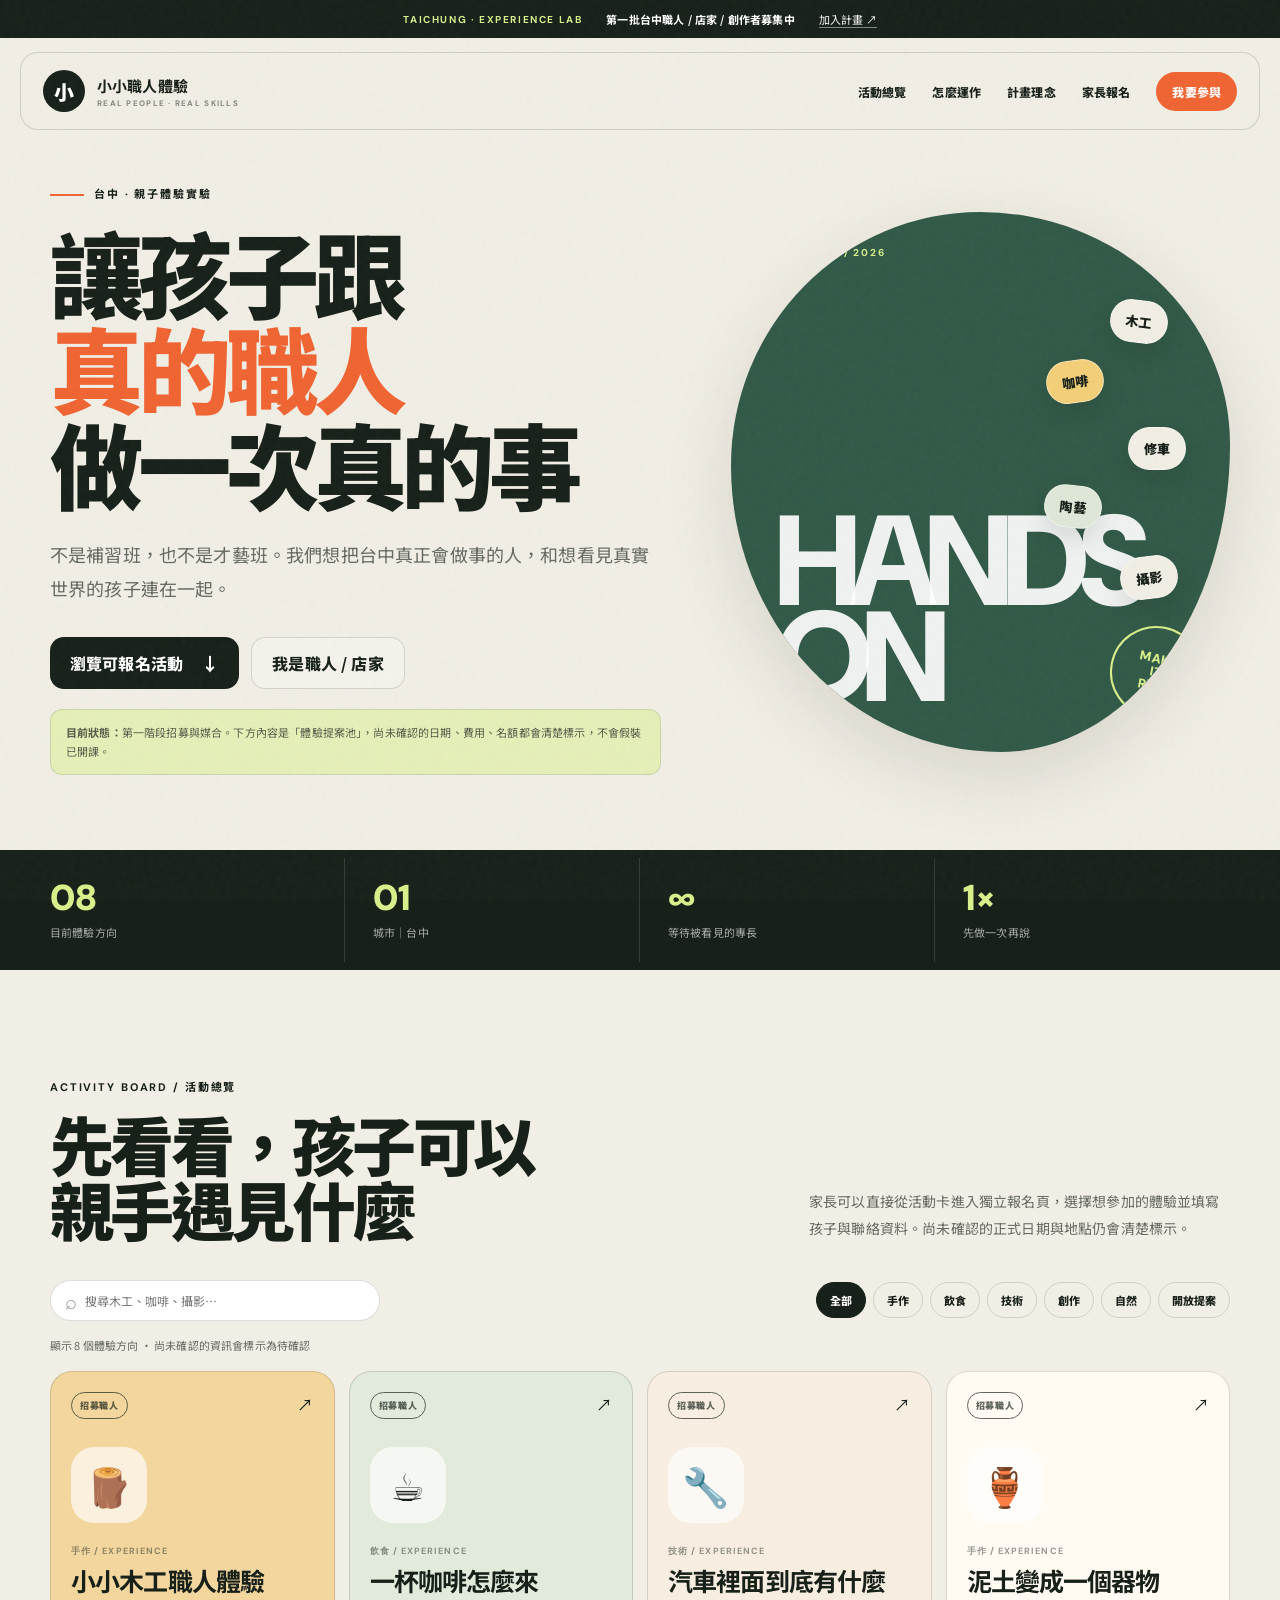
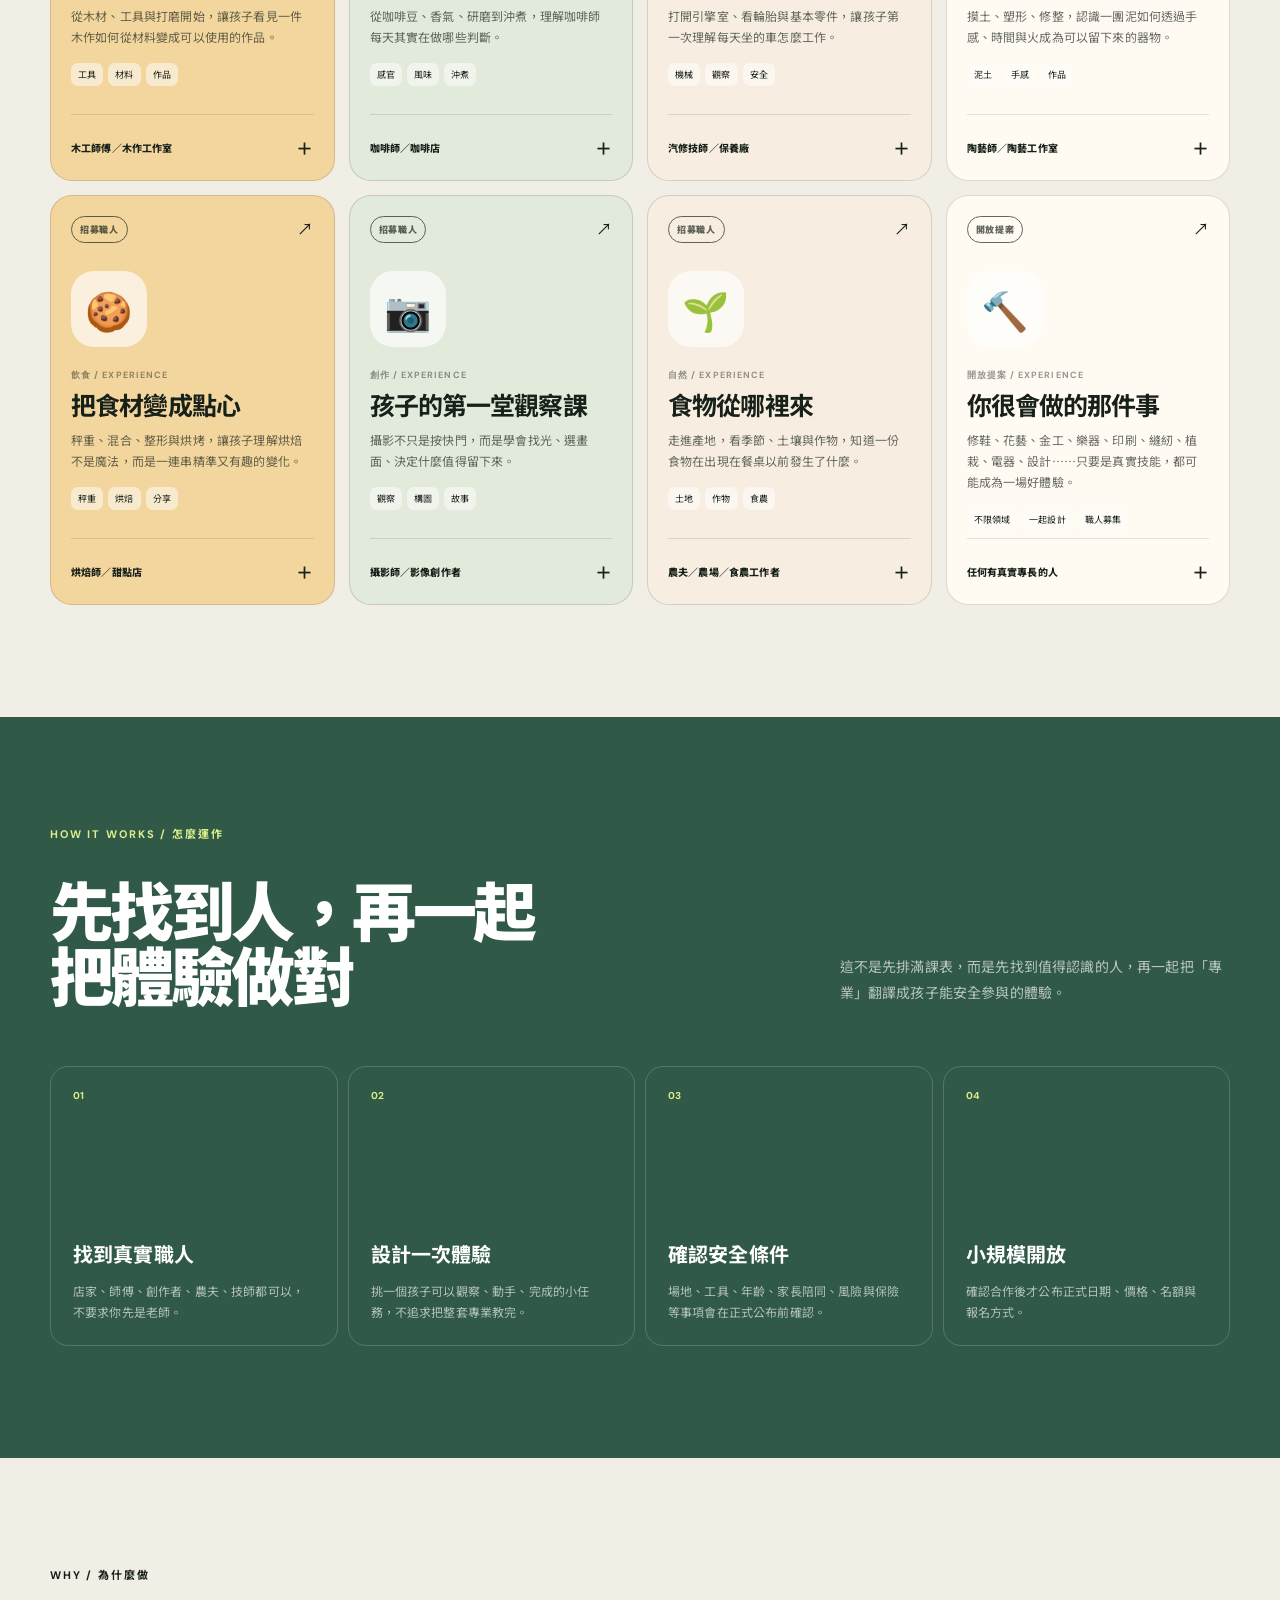
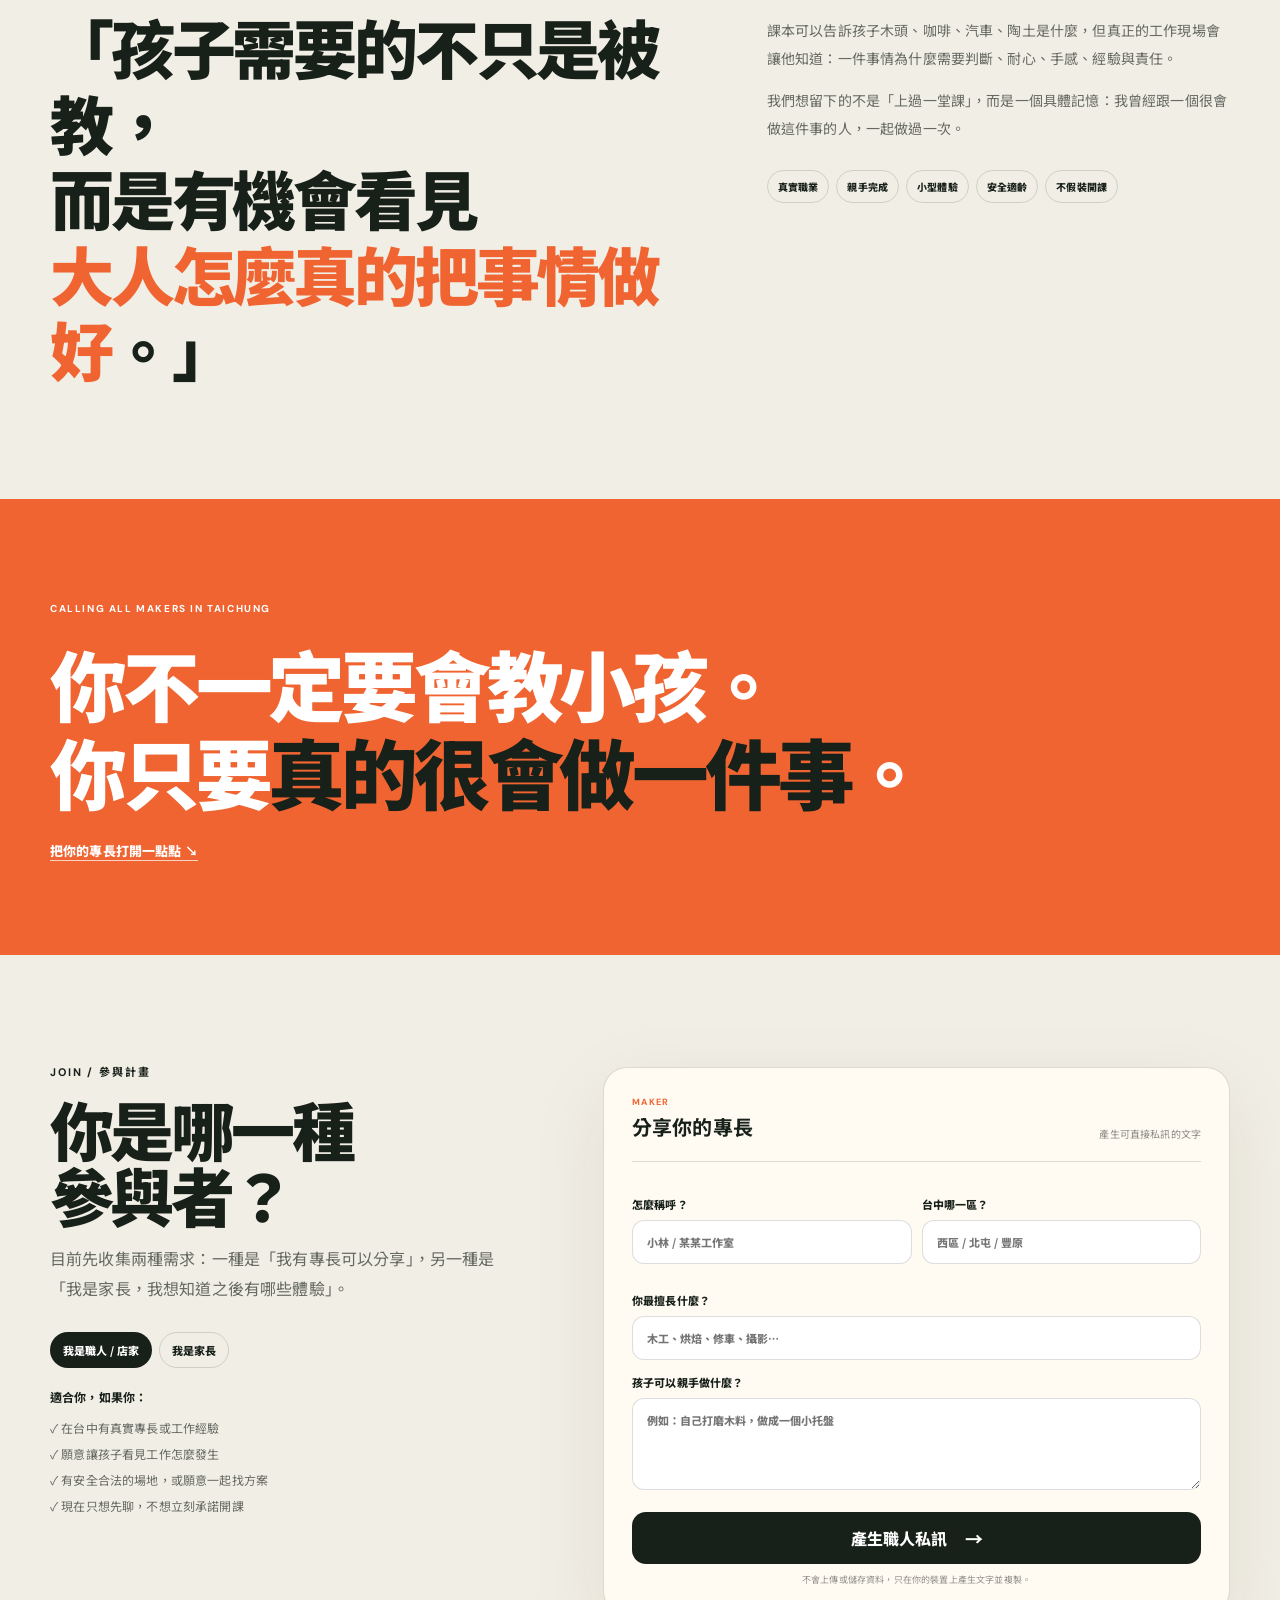
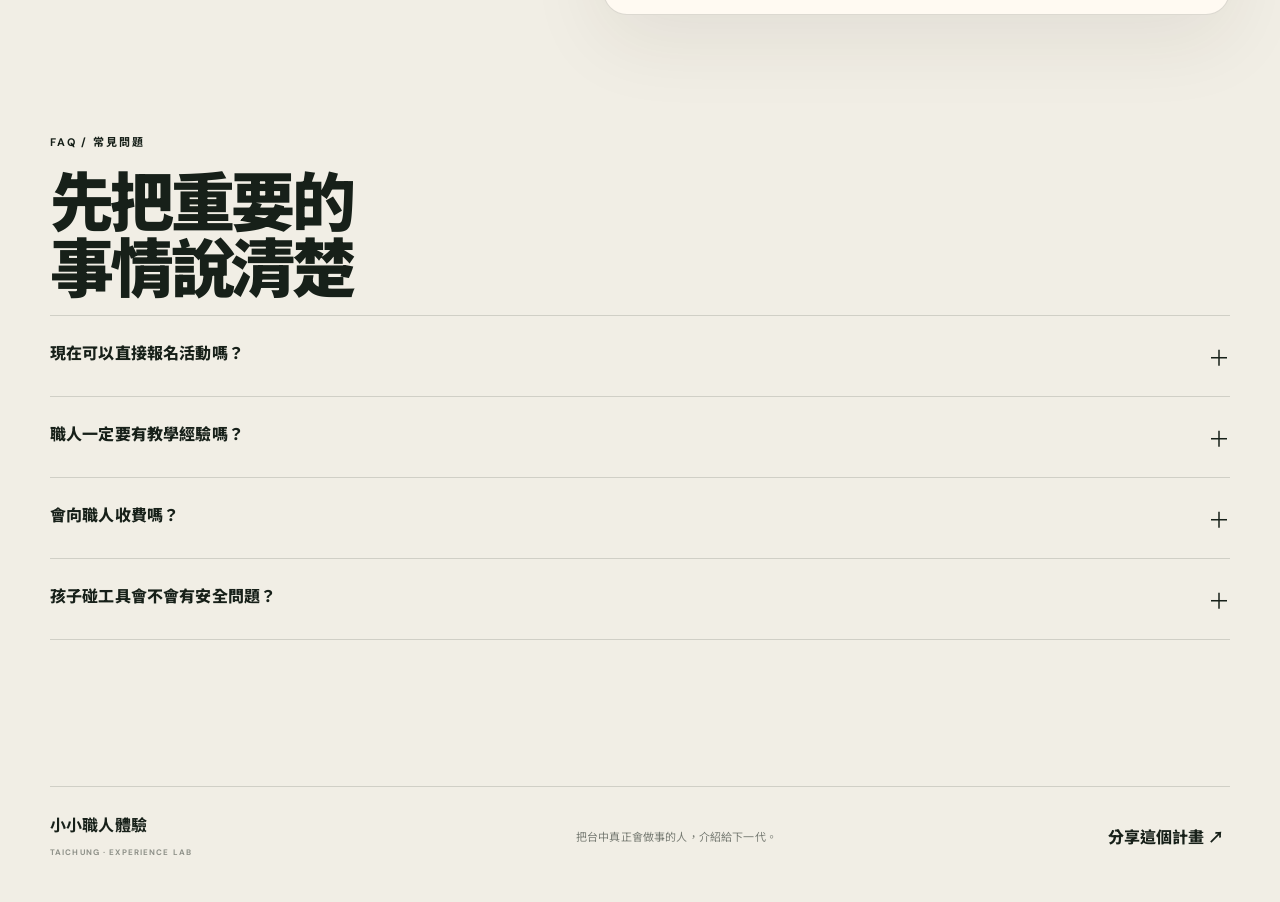
==== commit 2ad1271c: "Add direct parent registration entry points" ====
--- a/index.html
+++ b/index.html
@@ -34,7 +34,7 @@
     <nav>
       <a href="#activities">活動總覽</a>
       <a href="#how">怎麼運作</a>
-      <a href="#about">計畫理念</a>
+      <a href="#about">計畫理念</a><a href="./register.html">家長報名</a>
       <a class="nav-cta" href="#join">我要參與</a>
     </nav>
   </header>
@@ -46,7 +46,7 @@
         <h1>讓孩子跟<br><em>真的職人</em><br>做一次真的事</h1>
         <p class="hero-lead">不是補習班，也不是才藝班。我們想把台中真正會做事的人，和想看見真實世界的孩子連在一起。</p>
         <div class="hero-actions">
-          <a class="btn primary" href="#activities">瀏覽體驗方向 <span>↓</span></a>
+          <a class="btn primary" href="#activities">瀏覽可報名活動 <span>↓</span></a>
           <a class="btn ghost" href="#join">我是職人 / 店家</a>
         </div>
         <div class="truth-note"><b>目前狀態：</b>第一階段招募與媒合。下方內容是「體驗提案池」，尚未確認的日期、費用、名額都會清楚標示，不會假裝已開課。</div>
@@ -79,7 +79,7 @@
           <div class="section-kicker">ACTIVITY BOARD / 活動總覽</div>
           <h2>先看看，孩子可以<br>親手遇見什麼</h2>
         </div>
-        <p>每張卡片是一個可發展的體驗方向。點進去可以看到活動概念、目前狀態、適合的合作對象與預計讓孩子完成的任務。</p>
+        <p>家長可以直接從活動卡進入獨立報名頁，選擇想參加的體驗並填寫孩子與聯絡資料。尚未確認的正式日期與地點仍會清楚標示。</p>
       </div>
 
       <div class="activity-toolbar">
--- a/style.css
+++ b/style.css
@@ -1,199 +1,49 @@
 :root{
-  --ink:#18211b;
-  --paper:#f3efe6;
-  --cream:#fffaf0;
-  --orange:#ff6b35;
-  --green:#315c48;
-  --lime:#d7ef88;
-  --line:rgba(24,33,27,.15);
-  --shadow:0 20px 60px rgba(47,42,31,.12);
+  --ink:#172019;--paper:#f1eee5;--cream:#fffaf2;--orange:#f06432;--green:#315947;
+  --lime:#d9ef8b;--yellow:#f3cf78;--sage:#dfe7d8;--line:rgba(23,32,25,.15);
+  --muted:rgba(23,32,25,.64);--shadow:0 24px 70px rgba(42,38,27,.12)
 }
-*{box-sizing:border-box}
-html{scroll-behavior:smooth}
-body{
-  margin:0;background:var(--paper);color:var(--ink);
-  font-family:"Noto Sans TC",system-ui,-apple-system,sans-serif;
-  letter-spacing:.01em;
-}
-a{color:inherit;text-decoration:none}
-button,input,textarea{font:inherit}
-button{color:inherit}
-.noise{
-  position:fixed;inset:0;pointer-events:none;z-index:9999;opacity:.035;
-  background-image:url("data:image/svg+xml,%3Csvg viewBox='0 0 180 180' xmlns='http://www.w3.org/2000/svg'%3E%3Cfilter id='n'%3E%3CfeTurbulence type='fractalNoise' baseFrequency='.9' numOctaves='4' stitchTiles='stitch'/%3E%3C/filter%3E%3Crect width='100%25' height='100%25' filter='url(%23n)' opacity='.8'/%3E%3C/svg%3E");
-}
+*{box-sizing:border-box}html{scroll-behavior:smooth}body{margin:0;background:var(--paper);color:var(--ink);font-family:"Noto Sans TC",system-ui,-apple-system,sans-serif;letter-spacing:.01em}
+a{color:inherit;text-decoration:none}button,input,textarea{font:inherit}button{color:inherit}
+.noise{position:fixed;inset:0;z-index:9999;pointer-events:none;opacity:.035;background-image:url("data:image/svg+xml,%3Csvg viewBox='0 0 180 180' xmlns='http://www.w3.org/2000/svg'%3E%3Cfilter id='n'%3E%3CfeTurbulence type='fractalNoise' baseFrequency='.9' numOctaves='4' stitchTiles='stitch'/%3E%3C/filter%3E%3Crect width='100%25' height='100%25' filter='url(%23n)'/%3E%3C/svg%3E")}
 .shell{width:min(1180px,calc(100% - 48px));margin:auto}
-.site-header{
-  width:min(1240px,calc(100% - 32px));height:82px;margin:16px auto 0;
-  display:flex;align-items:center;justify-content:space-between;
-  border:1px solid var(--line);padding:0 22px;background:rgba(243,239,230,.88);
-  backdrop-filter:blur(16px);position:sticky;top:12px;z-index:100;border-radius:18px;
-}
-.brand{display:flex;align-items:center;gap:12px}
-.brand-mark{
-  width:42px;height:42px;border-radius:50%;background:var(--ink);color:white;
-  display:grid;place-items:center;font-weight:900;font-size:20px;
-}
-.brand b{display:block;font-size:15px}
-.brand small{font:600 9px/1 "DM Sans",sans-serif;letter-spacing:.16em;opacity:.55}
-nav{display:flex;align-items:center;gap:26px;font-size:13px;font-weight:700}
-.nav-cta{background:var(--orange);color:#fff;padding:11px 16px;border-radius:999px}
-.hero{min-height:720px;display:grid;grid-template-columns:1.05fr .95fr;align-items:center;gap:60px;padding-top:54px;padding-bottom:70px}
-.eyebrow,.section-kicker{font:700 12px/1 "DM Sans","Noto Sans TC",sans-serif;letter-spacing:.16em;text-transform:uppercase}
-.eyebrow{display:flex;align-items:center;gap:10px;margin-bottom:24px}
-.eyebrow span{width:34px;height:2px;background:var(--orange)}
-.hero h1,.section-head h2,.concept-title h2,.join h2{
-  margin:0;font-weight:900;letter-spacing:-.055em;line-height:1.03;
-}
-.hero h1{font-size:clamp(54px,7vw,94px)}
-.hero h1 em{font-style:normal;color:var(--orange)}
-.hero-lead{font-size:18px;line-height:1.9;max-width:620px;margin:28px 0 0;color:rgba(24,33,27,.72)}
-.hero-actions{display:flex;gap:12px;margin-top:34px;flex-wrap:wrap}
-.btn{
-  border:0;display:inline-flex;align-items:center;justify-content:center;gap:18px;
-  min-height:52px;padding:0 20px;border-radius:14px;font-weight:800;cursor:pointer;
-  transition:.2s ease;
-}
-.btn:hover{transform:translateY(-2px)}
-.btn.primary{background:var(--ink);color:white}
-.btn.primary span{font-size:20px}
-.btn.ghost{border:1px solid var(--line);background:rgba(255,255,255,.25)}
-.hero-note{max-width:590px;margin-top:22px;padding-left:14px;border-left:3px solid var(--lime);font-size:12px;line-height:1.65;color:rgba(24,33,27,.58)}
-.hero-visual{height:560px;position:relative}
-.hero-circle{position:absolute;width:420px;height:420px;border-radius:50%;background:var(--lime);right:12px;top:70px;z-index:-1}
-.poster-card{
-  position:absolute;width:245px;height:300px;border-radius:8px;padding:26px;
-  box-shadow:var(--shadow);border:1px solid rgba(24,33,27,.1);display:flex;flex-direction:column;
-}
-.poster-card span{font-size:96px;font-weight:900;line-height:1}
-.poster-card b{font:900 25px/1 "DM Sans",sans-serif;letter-spacing:.08em;margin-top:auto}
-.poster-card small{font-size:11px;margin-top:8px;opacity:.65}
-.card-a{background:#f6d38b;left:15px;top:42px;transform:rotate(-7deg)}
-.card-b{background:#e06b3c;color:white;right:18px;top:128px;transform:rotate(7deg)}
-.card-c{background:#d9e4d6;left:112px;bottom:8px;transform:rotate(2deg);height:245px}
-.card-c span{font-size:74px}
-.stamp{
-  position:absolute;right:0;top:10px;width:92px;height:92px;border:2px solid var(--ink);
-  border-radius:50%;display:grid;place-items:center;text-align:center;font:900 14px/1.1 "DM Sans";
-  transform:rotate(11deg);z-index:3;
-}
-.ticker{background:var(--ink);color:white;overflow:hidden;padding:17px 0;white-space:nowrap}
-.ticker-track{display:flex;gap:26px;justify-content:center;font:800 12px/1 "DM Sans","Noto Sans TC";letter-spacing:.12em}
-.ticker i{color:var(--orange);font-style:normal}
-.section{padding:115px 0}
-.section-head{display:grid;grid-template-columns:1fr .6fr;gap:80px;align-items:end;margin-bottom:45px}
-.section-head h2,.concept-title h2,.join h2{font-size:clamp(38px,5vw,66px);margin-top:18px}
-.section-head p{line-height:1.9;color:rgba(24,33,27,.66);font-size:15px;margin:0}
-.filters{display:flex;gap:8px;flex-wrap:wrap;margin-bottom:26px}
-.filter-btn{
-  background:transparent;border:1px solid var(--line);border-radius:999px;padding:10px 15px;
-  cursor:pointer;font-size:13px;font-weight:700;
-}
-.filter-btn.active{background:var(--ink);color:white;border-color:var(--ink)}
-.experience-grid{display:grid;grid-template-columns:repeat(4,1fr);gap:14px}
-.exp-card{
-  background:var(--cream);min-height:330px;border:1px solid var(--line);border-radius:20px;
-  padding:20px;display:flex;flex-direction:column;position:relative;overflow:hidden;transition:.22s ease;
-}
-.exp-card:hover{transform:translateY(-5px);box-shadow:var(--shadow)}
-.exp-card:nth-child(3n+1){background:#f3d9a4}
-.exp-card:nth-child(3n+2){background:#e2eadc}
-.exp-icon{
-  width:72px;height:72px;border-radius:22px;background:rgba(255,255,255,.62);
-  display:grid;place-items:center;font-size:37px;margin-bottom:42px;
-}
-.exp-status{
-  position:absolute;right:16px;top:16px;font-size:10px;font-weight:800;
-  letter-spacing:.08em;border:1px solid currentColor;padding:6px 8px;border-radius:999px;opacity:.68;
-}
-.exp-card h3{font-size:24px;margin:0 0 10px;letter-spacing:-.03em}
-.exp-card p{font-size:13px;line-height:1.75;opacity:.68;margin:0}
-.exp-meta{margin-top:auto;padding-top:24px;display:flex;justify-content:space-between;font-size:11px;font-weight:700;border-top:1px solid rgba(24,33,27,.12)}
-.concept{display:grid;grid-template-columns:.75fr 1.25fr;gap:100px}
-.concept-cards{display:grid;grid-template-columns:repeat(3,1fr);gap:12px}
-.concept-cards article{border-top:1px solid var(--ink);padding:22px 10px 0}
-.concept-cards span{font:800 12px "DM Sans";opacity:.45}
-.concept-cards h3{font-size:20px;margin:60px 0 14px}
-.concept-cards p{font-size:13px;line-height:1.9;opacity:.65;margin:0}
-.manifesto{background:var(--green);color:white}
-.manifesto-inner{padding:105px 0}
-.manifesto p{font-size:clamp(40px,6vw,80px);font-weight:900;line-height:1.15;letter-spacing:-.055em;margin:0}
-.manifesto p span{color:var(--lime)}
-.manifesto small{display:block;margin-top:26px;font-size:14px;opacity:.7}
-.join{display:grid;grid-template-columns:.9fr 1.1fr;gap:90px;align-items:start}
-.join-copy>p{max-width:520px;line-height:1.9;opacity:.68}
-.join-list{display:grid;gap:11px;margin-top:30px;font-size:13px;font-weight:700}
-.join-list span::first-letter{color:var(--orange)}
-.join-form{
-  background:#fffaf2;border:1px solid var(--line);border-radius:24px;padding:28px;
-  box-shadow:0 24px 80px rgba(47,42,31,.08);
-}
-.form-top{display:flex;justify-content:space-between;gap:20px;align-items:end;border-bottom:1px solid var(--line);padding-bottom:20px;margin-bottom:22px}
-.form-top b{font-size:20px}
-.form-top span{font-size:11px;opacity:.5}
-label{display:grid;gap:9px;font-size:12px;font-weight:800;margin:16px 0}
-input,textarea{
-  width:100%;border:1px solid var(--line);background:white;border-radius:12px;padding:14px 15px;outline:none;
-}
-input:focus,textarea:focus{border-color:var(--green);box-shadow:0 0 0 3px rgba(49,92,72,.08)}
-textarea{resize:vertical}
-.wide{width:100%;margin-top:8px}
-.form-hint{font-size:10px;opacity:.5;text-align:center;margin:10px 0 0}
-.faq{padding-top:20px}
-.faq .section-kicker{margin-bottom:18px}
-details{border-top:1px solid var(--line)}
-details:last-child{border-bottom:1px solid var(--line)}
-summary{list-style:none;padding:25px 0;cursor:pointer;font-weight:800;display:flex;justify-content:space-between}
-summary::-webkit-details-marker{display:none}
-summary span{font-size:22px;font-weight:400}
-details p{max-width:760px;line-height:1.8;opacity:.65;margin:0 0 24px;font-size:13px}
-footer{padding:34px 0 42px}
-.footer-inner{border-top:1px solid var(--line);padding-top:26px;display:grid;grid-template-columns:1fr 1fr auto;align-items:center;gap:30px}
-.footer-inner b{display:block}
-.footer-inner span{font:600 9px "DM Sans";letter-spacing:.12em;opacity:.45}
-.footer-inner p{font-size:12px;opacity:.55}
-.share-btn{border:0;background:transparent;font-weight:800;cursor:pointer}
-dialog{
-  width:min(560px,calc(100% - 30px));border:0;border-radius:24px;padding:30px;background:#fffaf2;
-  color:var(--ink);box-shadow:0 40px 120px rgba(0,0,0,.3);
-}
-dialog::backdrop{background:rgba(17,25,20,.55);backdrop-filter:blur(6px)}
-.dialog-close{position:absolute;right:18px;top:13px;background:none;border:0;font-size:28px;cursor:pointer}
-dialog small{opacity:.5}
-dialog h3{font-size:25px;margin:8px 0 18px}
-#generatedMessage{min-height:190px;background:white}
-@media(max-width:980px){
-  nav a:not(.nav-cta){display:none}
-  .hero{grid-template-columns:1fr;min-height:auto;padding-top:80px}
-  .hero-visual{height:470px}
-  .section-head,.concept,.join{grid-template-columns:1fr;gap:46px}
-  .experience-grid{grid-template-columns:repeat(2,1fr)}
-  .concept-cards{grid-template-columns:repeat(3,1fr)}
-}
-@media(max-width:640px){
-  .shell{width:min(100% - 28px,1180px)}
-  .site-header{height:70px;width:calc(100% - 20px);padding:0 14px}
-  .brand-mark{width:36px;height:36px}
-  .brand b{font-size:13px}
-  .hero{padding-top:58px;gap:16px}
-  .hero h1{font-size:52px}
-  .hero-lead{font-size:15px}
-  .hero-visual{height:400px;transform:scale(.9);transform-origin:center top}
-  .poster-card{width:205px;height:250px;padding:20px}
-  .poster-card span{font-size:76px}
-  .card-a{left:0}
-  .card-b{right:0}
-  .card-c{left:70px;height:210px}
-  .ticker-track{justify-content:flex-start;width:max-content;padding-left:20px}
-  .section{padding:78px 0}
-  .section-head{margin-bottom:30px}
-  .experience-grid{grid-template-columns:1fr}
-  .exp-card{min-height:280px}
-  .concept-cards{grid-template-columns:1fr}
-  .concept-cards h3{margin-top:26px}
-  .manifesto-inner{padding:78px 0}
-  .join-form{padding:20px}
-  .form-top{display:block}
-  .form-top span{display:block;margin-top:6px}
-  .footer-inner{grid-template-columns:1fr;gap:12px}
-}+.announce{height:38px;background:var(--ink);color:#fff;display:flex;align-items:center;justify-content:center;gap:24px;padding:0 18px;font-size:11px}
+.announce span{font:700 10px "DM Sans";letter-spacing:.16em;color:var(--lime)}.announce b{font-weight:700}.announce a{border-bottom:1px solid rgba(255,255,255,.45)}
+.site-header{width:min(1240px,calc(100% - 32px));height:78px;margin:14px auto 0;display:flex;align-items:center;justify-content:space-between;border:1px solid var(--line);padding:0 22px;background:rgba(241,238,229,.9);backdrop-filter:blur(18px);position:sticky;top:10px;z-index:100;border-radius:18px}
+.brand{display:flex;align-items:center;gap:12px}.brand-mark{width:42px;height:42px;border-radius:50%;background:var(--ink);color:#fff;display:grid;place-items:center;font-weight:900;font-size:20px}
+.brand b{display:block;font-size:15px}.brand small{display:block;font:700 8px "DM Sans";letter-spacing:.16em;opacity:.5;margin-top:2px}
+nav{display:flex;align-items:center;gap:26px;font-size:12px;font-weight:800}.nav-cta{background:var(--orange);color:#fff;padding:11px 16px;border-radius:999px}
+.hero{min-height:720px;display:grid;grid-template-columns:1.1fr .9fr;align-items:center;gap:70px;padding-top:58px;padding-bottom:74px}
+.eyebrow,.section-kicker{font:700 11px/1 "DM Sans","Noto Sans TC";letter-spacing:.17em;text-transform:uppercase}.eyebrow{display:flex;align-items:center;gap:10px;margin-bottom:24px}.eyebrow span{width:34px;height:2px;background:var(--orange)}
+.hero h1,.section-head h2,.process-head h2,.join h2{margin:0;font-weight:900;letter-spacing:-.055em;line-height:1.02}.hero h1{font-size:clamp(58px,7.3vw,98px)}.hero h1 em{font-style:normal;color:var(--orange)}
+.hero-lead{font-size:18px;line-height:1.9;max-width:610px;margin:27px 0 0;color:var(--muted)}.hero-actions{display:flex;gap:12px;flex-wrap:wrap;margin-top:32px}
+.btn{border:0;min-height:52px;padding:0 20px;border-radius:14px;display:inline-flex;align-items:center;justify-content:center;gap:18px;font-weight:800;cursor:pointer;transition:.2s ease}.btn:hover{transform:translateY(-2px)}.btn.primary{background:var(--ink);color:white}.btn.ghost{background:rgba(255,255,255,.25);border:1px solid var(--line)}.btn span{font-size:18px}
+.truth-note{max-width:620px;margin-top:20px;background:rgba(217,239,139,.5);border:1px solid rgba(49,89,71,.16);padding:13px 15px;border-radius:12px;font-size:11px;line-height:1.7;color:rgba(23,32,25,.7)}
+.hero-board{height:540px;border-radius:50% 50% 46% 54% / 47% 43% 57% 53%;background:var(--green);color:white;position:relative;overflow:hidden;box-shadow:var(--shadow)}
+.board-label{position:absolute;top:34px;left:44px;font:700 10px "DM Sans";letter-spacing:.18em;color:var(--lime)}
+.board-title{position:absolute;left:43px;bottom:46px;font:900 clamp(82px,10vw,145px)/.75 "DM Sans";letter-spacing:-.09em;color:rgba(255,255,255,.92)}
+.board-orbit{position:absolute;background:var(--paper);color:var(--ink);border:1px solid rgba(255,255,255,.4);border-radius:999px;padding:11px 15px;font-size:13px;font-weight:900;box-shadow:0 10px 24px rgba(0,0,0,.1)}
+.orbit-a{top:88px;right:62px;transform:rotate(7deg)}.orbit-b{top:148px;right:126px;transform:rotate(-8deg);background:var(--yellow)}.orbit-c{top:215px;right:44px}.orbit-d{top:273px;right:128px;background:var(--sage);transform:rotate(6deg)}.orbit-e{top:344px;right:52px;transform:rotate(-7deg)}
+.board-stamp{position:absolute;right:28px;bottom:34px;border:2px solid var(--lime);color:var(--lime);width:92px;height:92px;border-radius:50%;display:grid;place-items:center;text-align:center;font:900 13px/1.05 "DM Sans";transform:rotate(11deg)}
+.metric-strip{background:var(--ink);color:white}.metrics{min-height:120px;display:grid;grid-template-columns:repeat(4,1fr);align-items:center}.metrics>div{padding:22px 28px;border-right:1px solid rgba(255,255,255,.13)}.metrics>div:first-child{padding-left:0}.metrics>div:last-child{border:0}.metrics b{font:900 36px/1 "DM Sans";display:block;color:var(--lime)}.metrics span{font-size:11px;opacity:.62;display:block;margin-top:8px}
+.section{padding:112px 0}.section-head{display:grid;grid-template-columns:1fr .62fr;gap:80px;align-items:end;margin-bottom:38px}.section-head h2,.process-head h2,.join h2{font-size:clamp(39px,5vw,67px);margin-top:18px}.section-head p,.process-head p{line-height:1.9;color:var(--muted);font-size:14px;margin:0}
+.activity-toolbar{display:flex;justify-content:space-between;gap:18px;align-items:center;margin-bottom:16px}.search-wrap{width:min(330px,100%);display:flex;align-items:center;gap:8px;background:#fff;border:1px solid var(--line);border-radius:999px;padding:0 14px}.search-wrap span{font-size:20px;opacity:.45}.search-wrap input{border:0;outline:0;background:transparent;width:100%;padding:11px 0;font-size:12px}
+.filters{display:flex;gap:7px;flex-wrap:wrap;justify-content:flex-end}.filter-btn{background:transparent;border:1px solid var(--line);border-radius:999px;padding:9px 13px;cursor:pointer;font-size:11px;font-weight:800}.filter-btn.active{background:var(--ink);color:#fff;border-color:var(--ink)}
+.activity-count{font-size:11px;color:var(--muted);margin:12px 0 18px}.experience-grid{display:grid;grid-template-columns:repeat(4,1fr);gap:14px}
+.exp-card{background:var(--cream);min-height:410px;border:1px solid var(--line);border-radius:22px;padding:20px;display:flex;flex-direction:column;position:relative;overflow:hidden;transition:.22s ease;cursor:pointer}.exp-card:hover{transform:translateY(-5px);box-shadow:var(--shadow)}.exp-card:nth-child(4n+1){background:#f2d69e}.exp-card:nth-child(4n+2){background:#e1eadb}.exp-card:nth-child(4n+3){background:#f7eee1}
+.exp-top{display:flex;justify-content:space-between;align-items:flex-start}.exp-status{font-size:9px;font-weight:900;letter-spacing:.08em;border:1px solid currentColor;padding:6px 8px;border-radius:999px;opacity:.68}.exp-icon{width:76px;height:76px;border-radius:23px;background:rgba(255,255,255,.65);display:grid;place-items:center;font-size:38px;margin-top:28px}
+.exp-cat{font:700 9px "DM Sans";letter-spacing:.12em;opacity:.45;margin:22px 0 7px}.exp-card h3{font-size:25px;line-height:1.2;margin:0 0 10px;letter-spacing:-.035em}.exp-card p{font-size:12px;line-height:1.75;opacity:.65;margin:0}
+.exp-tags{display:flex;flex-wrap:wrap;gap:5px;margin-top:16px}.exp-tags span{font-size:9px;padding:5px 7px;background:rgba(255,255,255,.5);border-radius:7px}
+.exp-bottom{margin-top:auto;padding-top:20px;border-top:1px solid rgba(23,32,25,.12);display:flex;justify-content:space-between;align-items:center;font-size:10px;font-weight:800}.exp-bottom b{font-size:17px}.empty-state{padding:60px 20px;text-align:center;border:1px dashed var(--line);border-radius:18px;color:var(--muted)}
+.process-wrap{background:var(--green);color:#fff}.section-kicker.light{color:var(--lime)}.process-head{display:grid;grid-template-columns:1fr .55fr;gap:80px;align-items:end;margin:18px 0 60px}.process-head p{color:rgba(255,255,255,.65)}.process-grid{display:grid;grid-template-columns:repeat(4,1fr);gap:10px}.process-grid article{min-height:280px;padding:22px;border:1px solid rgba(255,255,255,.18);border-radius:18px;display:flex;flex-direction:column}.process-grid span{font:700 10px "DM Sans";color:var(--lime)}.process-grid b{font-size:20px;margin-top:auto}.process-grid p{font-size:12px;line-height:1.8;color:rgba(255,255,255,.63);margin-bottom:0}
+.philosophy{display:grid;grid-template-columns:1.15fr .85fr;gap:90px;align-items:start}.philosophy blockquote{font-size:clamp(38px,5vw,66px);font-weight:900;line-height:1.18;letter-spacing:-.05em;margin:28px 0 0}.philosophy blockquote em{font-style:normal;color:var(--orange)}.philosophy-copy{padding-top:32px}.philosophy-copy p{font-size:14px;line-height:2;color:var(--muted)}.principles{display:flex;flex-wrap:wrap;gap:7px;margin-top:28px}.principles span{font-size:10px;font-weight:800;border:1px solid var(--line);padding:8px 10px;border-radius:999px}
+.manifesto{background:var(--orange);color:#fff}.manifesto-inner{padding:94px 0}.manifesto small{font:700 10px "DM Sans";letter-spacing:.16em}.manifesto p{font-size:clamp(41px,6vw,79px);font-weight:900;line-height:1.15;letter-spacing:-.055em;margin:22px 0}.manifesto p span{color:var(--ink)}.manifesto a{font-size:13px;font-weight:800;border-bottom:1px solid rgba(255,255,255,.7)}
+.join{display:grid;grid-template-columns:.86fr 1.14fr;gap:80px;align-items:start}.join-copy>p{line-height:1.9;color:var(--muted);max-width:480px}.role-tabs{display:flex;gap:7px;margin:28px 0 20px}.role-tab{border:1px solid var(--line);background:transparent;border-radius:999px;padding:9px 12px;font-size:11px;font-weight:800;cursor:pointer}.role-tab.active{background:var(--ink);color:#fff}.role-copy{display:none;gap:9px;font-size:12px}.role-copy.active{display:grid}.role-copy b{margin-bottom:5px}.role-copy span{color:var(--muted)}
+.join-panel{position:relative}.join-form{display:none;background:#fffaf2;border:1px solid var(--line);border-radius:24px;padding:28px;box-shadow:0 24px 80px rgba(47,42,31,.08)}.join-form.active{display:block}.form-top{display:flex;justify-content:space-between;align-items:end;gap:18px;padding-bottom:20px;border-bottom:1px solid var(--line);margin-bottom:20px}.form-top small{display:block;font:700 9px "DM Sans";letter-spacing:.14em;color:var(--orange);margin-bottom:4px}.form-top b{font-size:20px}.form-top>span{font-size:10px;opacity:.5}.form-grid{display:grid;grid-template-columns:1fr 1fr;gap:10px}
+label{display:grid;gap:8px;font-size:11px;font-weight:800;margin:14px 0}input,textarea{width:100%;border:1px solid var(--line);background:white;border-radius:12px;padding:13px 14px;outline:0}input:focus,textarea:focus{border-color:var(--green);box-shadow:0 0 0 3px rgba(49,89,71,.08)}textarea{resize:vertical}.wide{width:100%;margin-top:8px}.form-hint{font-size:9px;opacity:.48;text-align:center;margin:9px 0 0}
+.faq{padding-top:10px}.faq-head{grid-template-columns:1fr;margin-bottom:18px}details{border-top:1px solid var(--line)}details:last-child{border-bottom:1px solid var(--line)}summary{list-style:none;padding:24px 0;cursor:pointer;font-weight:800;display:flex;justify-content:space-between}summary::-webkit-details-marker{display:none}summary span{font-size:22px;font-weight:400}details p{max-width:760px;line-height:1.9;color:var(--muted);margin:0 0 24px;font-size:12px}
+footer{padding:34px 0 42px}.footer-inner{border-top:1px solid var(--line);padding-top:25px;display:grid;grid-template-columns:1fr 1fr auto;align-items:center;gap:30px}.footer-inner b{display:block}.footer-inner span{font:700 8px "DM Sans";letter-spacing:.14em;opacity:.45}.footer-inner p{font-size:11px;opacity:.55}.share-btn{border:0;background:transparent;font-weight:800;cursor:pointer}
+dialog{width:min(610px,calc(100% - 26px));border:0;border-radius:24px;padding:30px;background:#fffaf2;color:var(--ink);box-shadow:0 45px 130px rgba(0,0,0,.35)}dialog::backdrop{background:rgba(16,24,19,.58);backdrop-filter:blur(6px)}.dialog-close{position:absolute;right:17px;top:12px;border:0;background:transparent;font-size:28px;cursor:pointer}.message-dialog small{font:700 9px "DM Sans";letter-spacing:.14em;color:var(--orange)}.message-dialog h3{font-size:25px;margin:8px 0 18px}#generatedMessage{min-height:205px}
+.activity-dialog .detail-icon{font-size:46px}.activity-dialog .detail-kicker{font:700 9px "DM Sans";letter-spacing:.14em;color:var(--orange);margin-top:13px}.activity-dialog h3{font-size:32px;letter-spacing:-.04em;margin:6px 0 10px}.activity-dialog .detail-desc{line-height:1.8;color:var(--muted);font-size:13px}.detail-grid{display:grid;grid-template-columns:repeat(2,1fr);gap:8px;margin:20px 0}.detail-grid div{border:1px solid var(--line);border-radius:12px;padding:12px}.detail-grid small{display:block;font-size:9px;opacity:.48;margin-bottom:5px}.detail-grid b{font-size:12px}.detail-task{background:var(--sage);border-radius:14px;padding:16px;margin-top:10px}.detail-task small{font-size:9px;opacity:.55}.detail-task p{margin:6px 0 0;font-size:13px;line-height:1.7;font-weight:700}.detail-safety{font-size:10px;line-height:1.7;color:var(--muted);margin-top:15px}
+@media(max-width:980px){nav a:not(.nav-cta){display:none}.hero{grid-template-columns:1fr;min-height:auto}.hero-board{height:480px}.metrics{grid-template-columns:repeat(2,1fr)}.metrics>div:nth-child(2){border-right:0}.section-head,.process-head,.philosophy,.join{grid-template-columns:1fr;gap:44px}.experience-grid{grid-template-columns:repeat(2,1fr)}.process-grid{grid-template-columns:repeat(2,1fr)}.activity-toolbar{align-items:flex-start;flex-direction:column}.filters{justify-content:flex-start}}
+@media(max-width:640px){.announce{justify-content:space-between;height:42px}.announce span{display:none}.announce b{font-size:10px}.shell{width:min(100% - 28px,1180px)}.site-header{height:68px;width:calc(100% - 18px);padding:0 13px;margin-top:9px}.brand-mark{width:36px;height:36px}.brand b{font-size:13px}.brand small{font-size:7px}.hero{padding-top:58px;padding-bottom:52px;gap:32px}.hero h1{font-size:54px}.hero-lead{font-size:15px}.hero-board{height:380px}.board-title{font-size:90px;left:28px;bottom:35px}.board-label{left:28px;top:28px}.board-orbit{font-size:11px;padding:9px 11px}.orbit-a{right:32px}.orbit-b{right:80px}.orbit-c{right:24px}.orbit-d{right:82px}.orbit-e{right:31px}.board-stamp{width:74px;height:74px;right:19px;bottom:25px}.metrics{grid-template-columns:repeat(2,1fr);padding:10px 0}.metrics>div{padding:15px 12px!important;border-right:0;border-bottom:1px solid rgba(255,255,255,.12)}.metrics>div:nth-last-child(-n+2){border-bottom:0}.metrics b{font-size:28px}.section{padding:76px 0}.section-head{margin-bottom:28px}.section-head h2,.process-head h2,.join h2{font-size:42px}.search-wrap{width:100%}.experience-grid{grid-template-columns:1fr}.exp-card{min-height:355px}.process-grid{grid-template-columns:1fr}.process-grid article{min-height:220px}.philosophy blockquote{font-size:39px}.manifesto-inner{padding:74px 0}.join-form{padding:20px}.form-top{display:block}.form-top>span{display:block;margin-top:6px}.form-grid{grid-template-columns:1fr}.footer-inner{grid-template-columns:1fr;gap:12px}.detail-grid{grid-template-columns:1fr}}
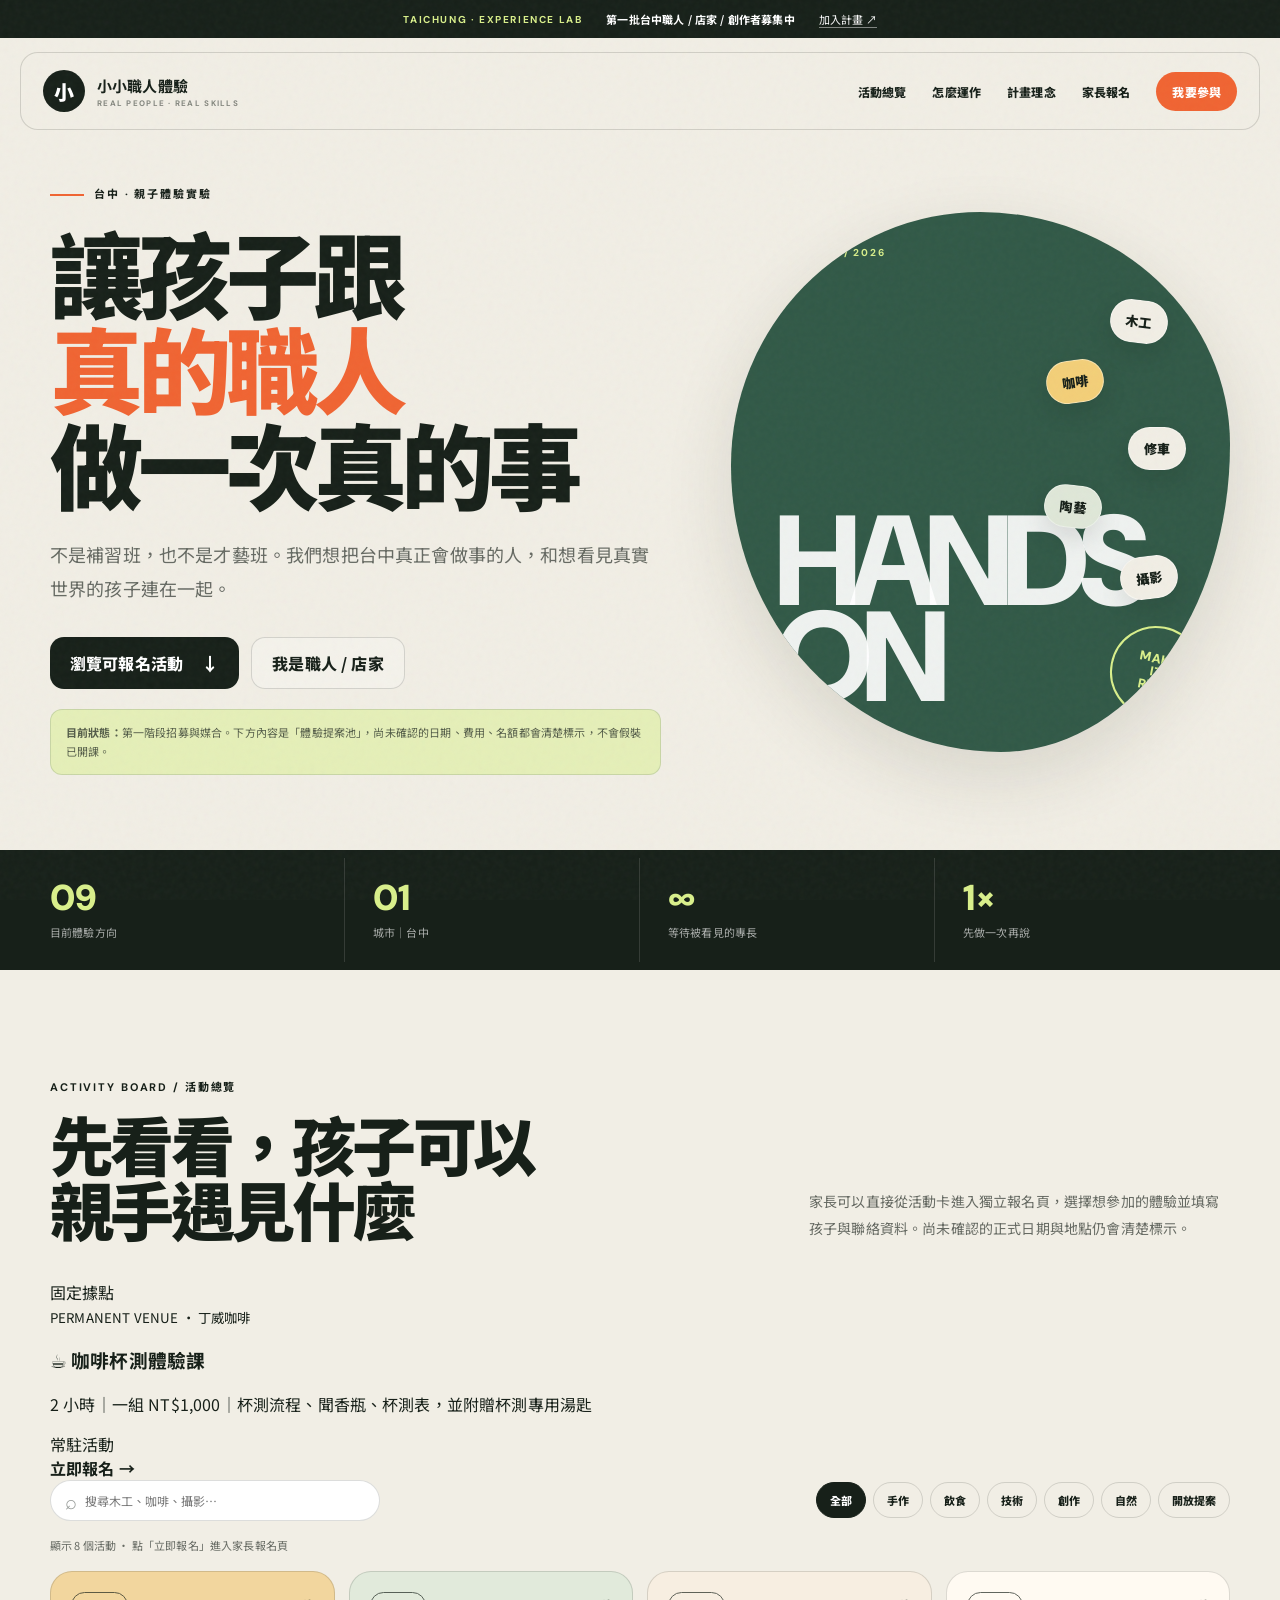
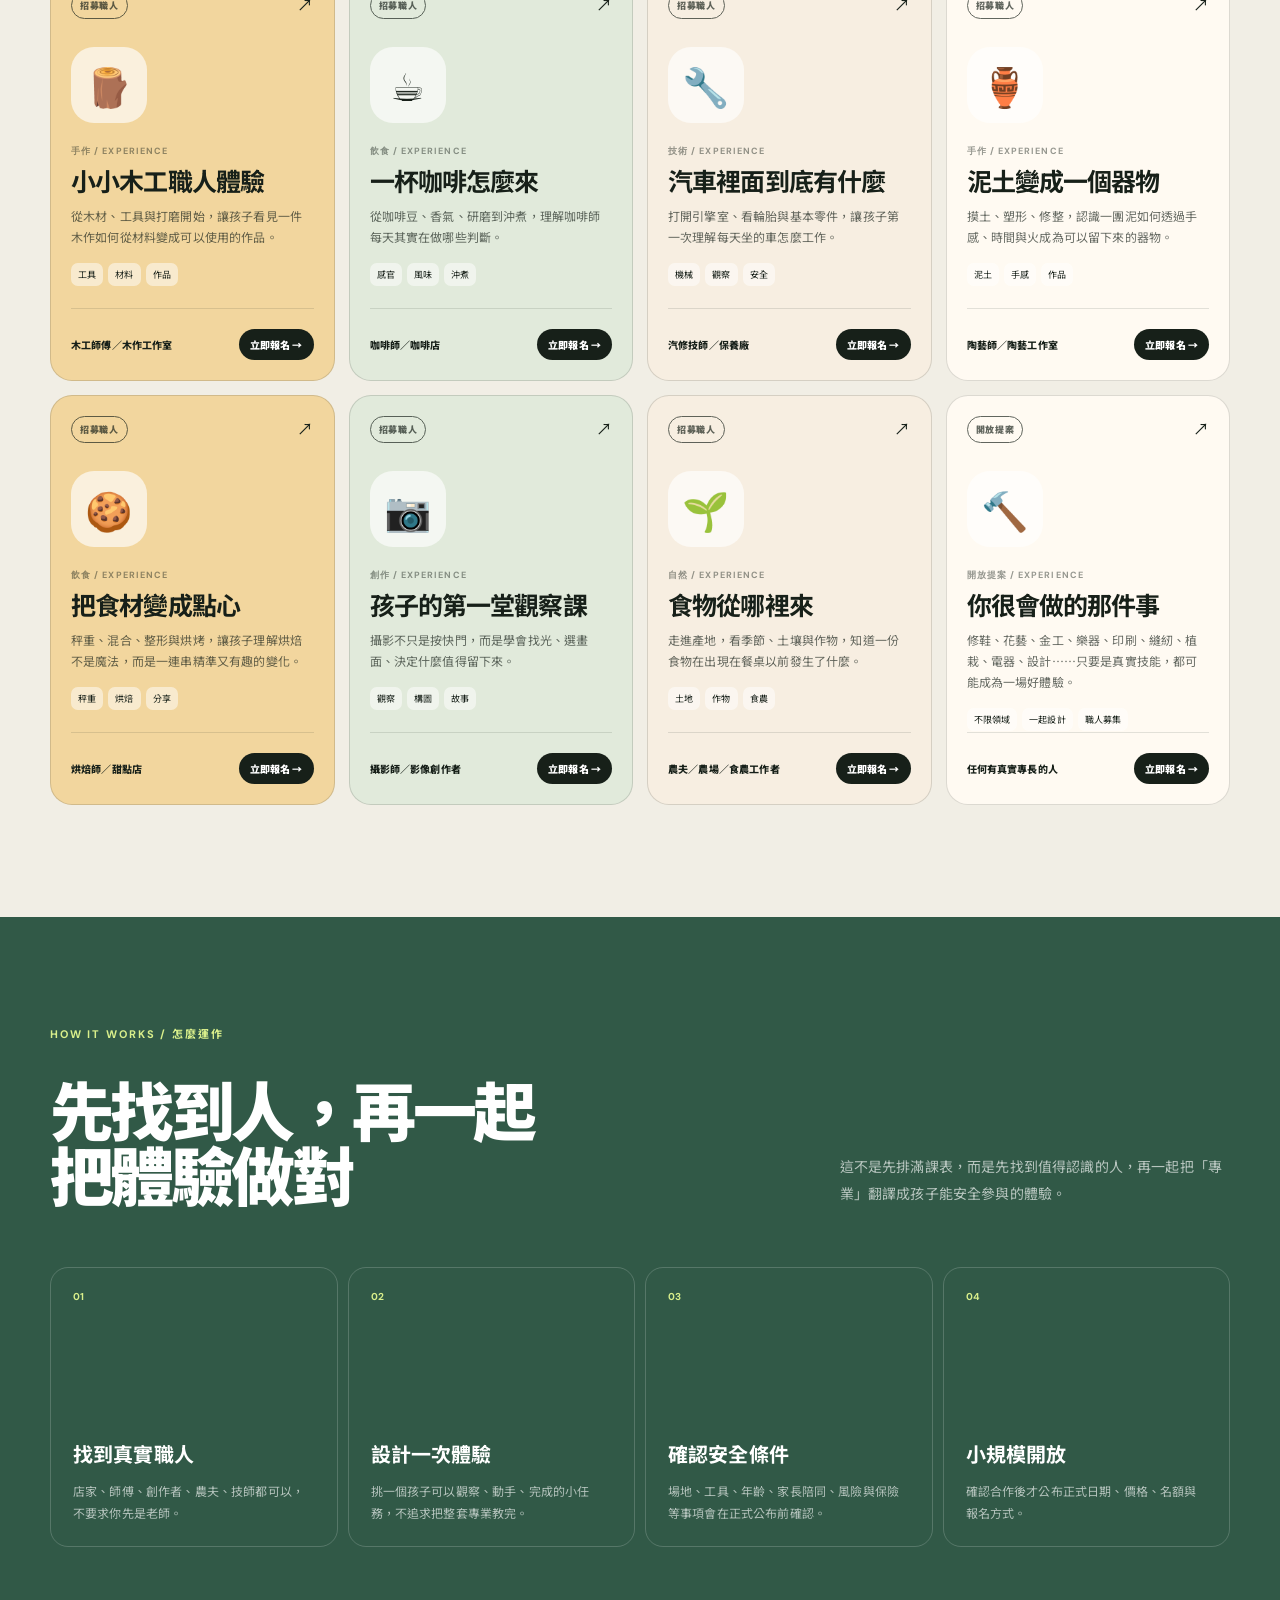
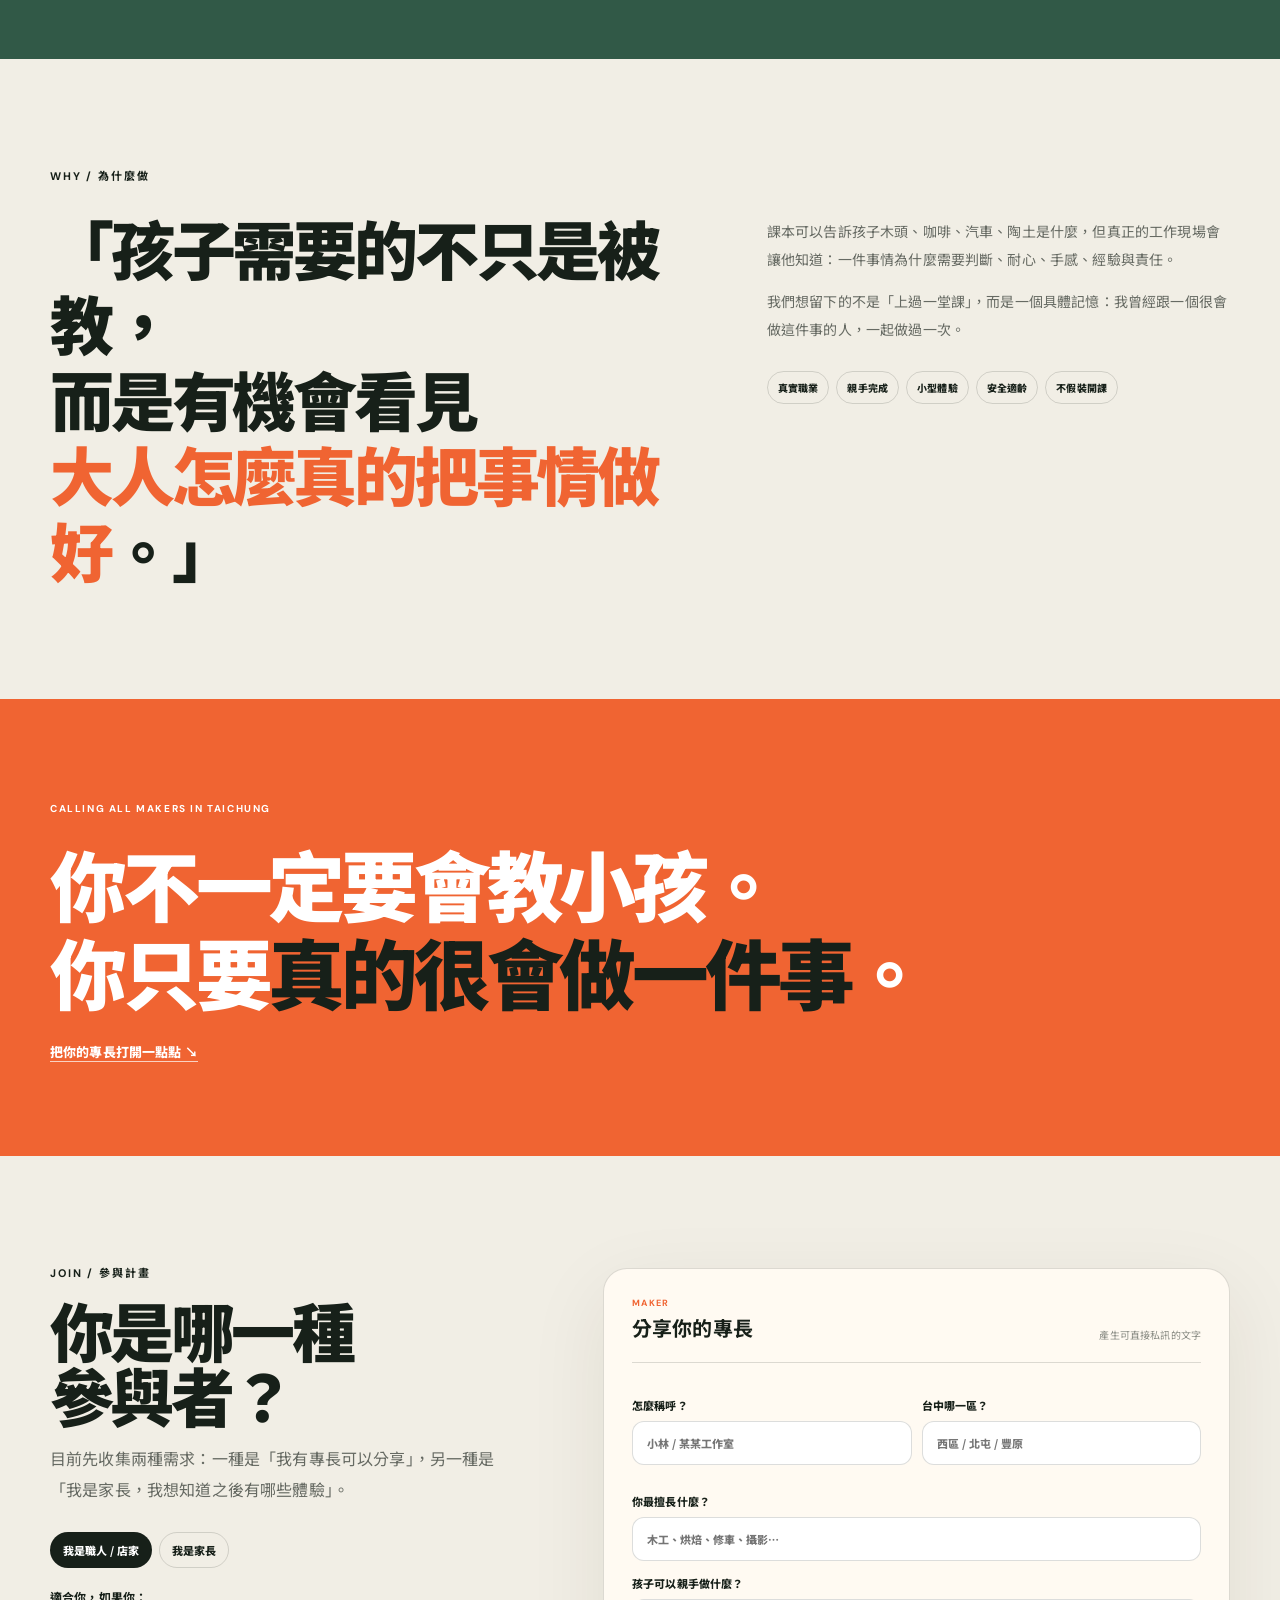
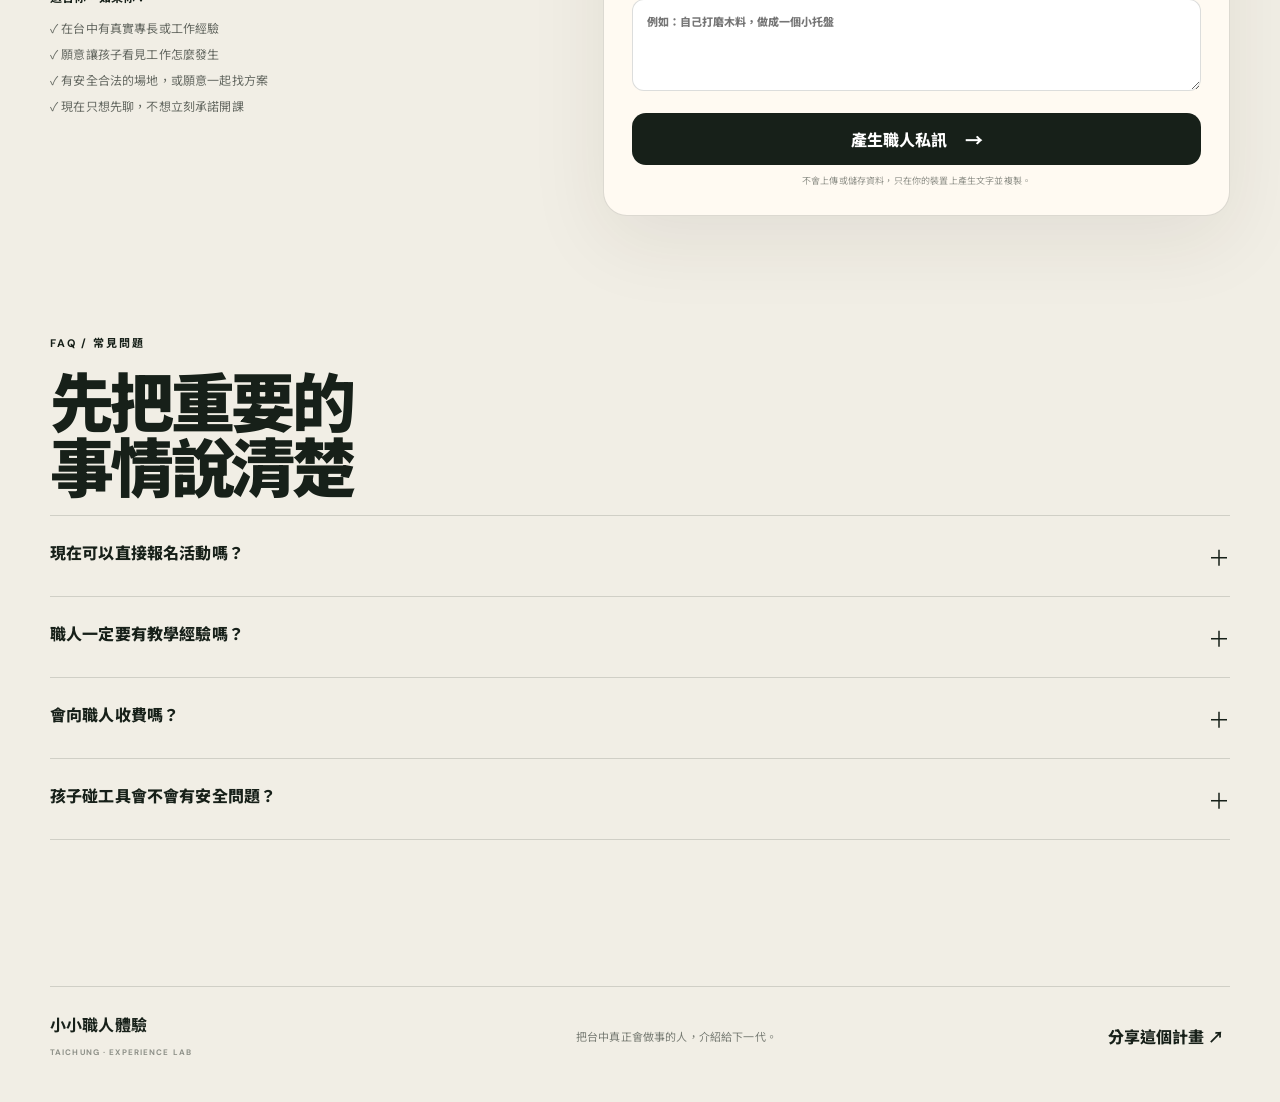
==== commit bb837344: "Feature Ding Wei Coffee as fixed venue" ====
--- a/index.html
+++ b/index.html
@@ -66,7 +66,7 @@
 
     <section class="metric-strip">
       <div class="shell metrics">
-        <div><b>08</b><span>目前體驗方向</span></div>
+        <div><b>09</b><span>目前體驗方向</span></div>
         <div><b>01</b><span>城市｜台中</span></div>
         <div><b>∞</b><span>等待被看見的專長</span></div>
         <div><b>1×</b><span>先做一次再說</span></div>
@@ -81,6 +81,16 @@
         </div>
         <p>家長可以直接從活動卡進入獨立報名頁，選擇想參加的體驗並填寫孩子與聯絡資料。尚未確認的正式日期與地點仍會清楚標示。</p>
       </div>
+
+      <a class="fixed-venue" href="./register.html?activity=dingwei-cupping">
+        <div class="fixed-venue-badge">固定據點</div>
+        <div class="fixed-venue-main">
+          <small>PERMANENT VENUE · 丁威咖啡</small>
+          <h3>☕ 咖啡杯測體驗課</h3>
+          <p>2 小時｜一組 NT$1,000｜杯測流程、聞香瓶、杯測表，並附贈杯測專用湯匙</p>
+        </div>
+        <div class="fixed-venue-action">常駐活動<br><b>立即報名 →</b></div>
+      </a>
 
       <div class="activity-toolbar">
         <div class="search-wrap">
--- a/style.css
+++ b/style.css
@@ -47,3 +47,47 @@
 .activity-dialog .detail-icon{font-size:46px}.activity-dialog .detail-kicker{font:700 9px "DM Sans";letter-spacing:.14em;color:var(--orange);margin-top:13px}.activity-dialog h3{font-size:32px;letter-spacing:-.04em;margin:6px 0 10px}.activity-dialog .detail-desc{line-height:1.8;color:var(--muted);font-size:13px}.detail-grid{display:grid;grid-template-columns:repeat(2,1fr);gap:8px;margin:20px 0}.detail-grid div{border:1px solid var(--line);border-radius:12px;padding:12px}.detail-grid small{display:block;font-size:9px;opacity:.48;margin-bottom:5px}.detail-grid b{font-size:12px}.detail-task{background:var(--sage);border-radius:14px;padding:16px;margin-top:10px}.detail-task small{font-size:9px;opacity:.55}.detail-task p{margin:6px 0 0;font-size:13px;line-height:1.7;font-weight:700}.detail-safety{font-size:10px;line-height:1.7;color:var(--muted);margin-top:15px}
 @media(max-width:980px){nav a:not(.nav-cta){display:none}.hero{grid-template-columns:1fr;min-height:auto}.hero-board{height:480px}.metrics{grid-template-columns:repeat(2,1fr)}.metrics>div:nth-child(2){border-right:0}.section-head,.process-head,.philosophy,.join{grid-template-columns:1fr;gap:44px}.experience-grid{grid-template-columns:repeat(2,1fr)}.process-grid{grid-template-columns:repeat(2,1fr)}.activity-toolbar{align-items:flex-start;flex-direction:column}.filters{justify-content:flex-start}}
 @media(max-width:640px){.announce{justify-content:space-between;height:42px}.announce span{display:none}.announce b{font-size:10px}.shell{width:min(100% - 28px,1180px)}.site-header{height:68px;width:calc(100% - 18px);padding:0 13px;margin-top:9px}.brand-mark{width:36px;height:36px}.brand b{font-size:13px}.brand small{font-size:7px}.hero{padding-top:58px;padding-bottom:52px;gap:32px}.hero h1{font-size:54px}.hero-lead{font-size:15px}.hero-board{height:380px}.board-title{font-size:90px;left:28px;bottom:35px}.board-label{left:28px;top:28px}.board-orbit{font-size:11px;padding:9px 11px}.orbit-a{right:32px}.orbit-b{right:80px}.orbit-c{right:24px}.orbit-d{right:82px}.orbit-e{right:31px}.board-stamp{width:74px;height:74px;right:19px;bottom:25px}.metrics{grid-template-columns:repeat(2,1fr);padding:10px 0}.metrics>div{padding:15px 12px!important;border-right:0;border-bottom:1px solid rgba(255,255,255,.12)}.metrics>div:nth-last-child(-n+2){border-bottom:0}.metrics b{font-size:28px}.section{padding:76px 0}.section-head{margin-bottom:28px}.section-head h2,.process-head h2,.join h2{font-size:42px}.search-wrap{width:100%}.experience-grid{grid-template-columns:1fr}.exp-card{min-height:355px}.process-grid{grid-template-columns:1fr}.process-grid article{min-height:220px}.philosophy blockquote{font-size:39px}.manifesto-inner{padding:74px 0}.join-form{padding:20px}.form-top{display:block}.form-top>span{display:block;margin-top:6px}.form-grid{grid-template-columns:1fr}.footer-inner{grid-template-columns:1fr;gap:12px}.detail-grid{grid-template-columns:1fr}}
+
+.card-register{background:var(--ink);color:#fff;padding:8px 11px;border-radius:999px;font-size:10px;font-weight:900;white-space:nowrap}
+.registration-mode{background:#fff6dd;border:1px solid #e3bd5d;border-radius:14px;padding:12px 14px;font-size:11px;line-height:1.7;color:#6b5420}
+.register-body{min-height:100vh;background:var(--paper)}
+.register-shell{width:min(1080px,calc(100% - 32px));margin:34px auto 70px}
+.register-back{display:inline-flex;align-items:center;gap:8px;font-size:12px;font-weight:800;margin-bottom:24px}
+.register-layout{display:grid;grid-template-columns:.78fr 1.22fr;gap:28px;align-items:start}
+.register-summary{position:sticky;top:100px;background:var(--green);color:#fff;border-radius:26px;padding:28px;min-height:520px}
+.register-summary .reg-icon{font-size:54px;margin:30px 0 18px}
+.register-summary h1{font-size:40px;line-height:1.1;letter-spacing:-.05em;margin:0 0 14px}
+.register-summary p{font-size:13px;line-height:1.8;color:rgba(255,255,255,.68)}
+.register-meta{display:grid;gap:8px;margin-top:24px}
+.register-meta div{border-top:1px solid rgba(255,255,255,.16);padding-top:11px}
+.register-meta small{display:block;font-size:9px;opacity:.55;margin-bottom:4px}
+.register-meta b{font-size:12px}
+.register-card{background:#fffaf2;border:1px solid var(--line);border-radius:26px;padding:28px;box-shadow:var(--shadow)}
+.register-step{display:flex;gap:8px;margin-bottom:22px}
+.register-step span{flex:1;height:5px;border-radius:999px;background:rgba(23,32,25,.12)}
+.register-step span.active{background:var(--orange)}
+.reg-title small{font:700 9px "DM Sans";letter-spacing:.15em;color:var(--orange)}
+.reg-title h2{font-size:30px;letter-spacing:-.04em;margin:6px 0 7px}
+.reg-title p{font-size:12px;color:var(--muted);line-height:1.7;margin:0 0 24px}
+.register-card select,.register-card input,.register-card textarea{width:100%;border:1px solid var(--line);background:white;border-radius:12px;padding:13px 14px;outline:0}
+.register-card select:focus,.register-card input:focus,.register-card textarea:focus{border-color:var(--green);box-shadow:0 0 0 3px rgba(49,89,71,.08)}
+.reg-grid{display:grid;grid-template-columns:1fr 1fr;gap:10px}
+.reg-choice{display:grid;grid-template-columns:repeat(2,1fr);gap:8px}
+.reg-choice label{margin:0;display:flex;gap:10px;align-items:flex-start;border:1px solid var(--line);background:#fff;border-radius:13px;padding:12px;cursor:pointer;font-weight:700}
+.reg-choice input{width:auto;margin-top:3px}
+.reg-consent{display:flex!important;grid-template-columns:none!important;gap:10px!important;align-items:flex-start!important;font-weight:500!important;line-height:1.7!important}
+.reg-consent input{width:auto!important;margin-top:4px}
+.reg-actions{display:flex;gap:9px;margin-top:22px}
+.reg-actions .btn{flex:1}
+.btn.secondary{background:transparent;border:1px solid var(--line)}
+.reg-review{display:grid;gap:8px;margin:18px 0}
+.reg-review div{background:#fff;border:1px solid var(--line);border-radius:12px;padding:12px}
+.reg-review small{display:block;font-size:9px;opacity:.5;margin-bottom:4px}
+.reg-review b{font-size:12px}
+.reg-success{text-align:center;padding:28px 4px}
+.reg-success .ticket{font:900 30px "DM Sans";letter-spacing:.08em;margin:18px 0 8px}
+.reg-success p{font-size:12px;line-height:1.8;color:var(--muted)}
+.reg-warning{margin-top:16px;background:#fff0ed;border:1px solid rgba(240,100,50,.28);padding:12px;border-radius:12px;font-size:10px;line-height:1.7;color:#7d3e2b}
+.reg-ticket{margin-top:16px;border:1px dashed var(--line);border-radius:16px;padding:16px;text-align:left}
+.reg-ticket small{font-size:9px;opacity:.5}.reg-ticket b{display:block;margin-top:4px}
+@media(max-width:820px){.register-layout{grid-template-columns:1fr}.register-summary{position:relative;top:auto;min-height:auto}.reg-grid,.reg-choice{grid-template-columns:1fr}}
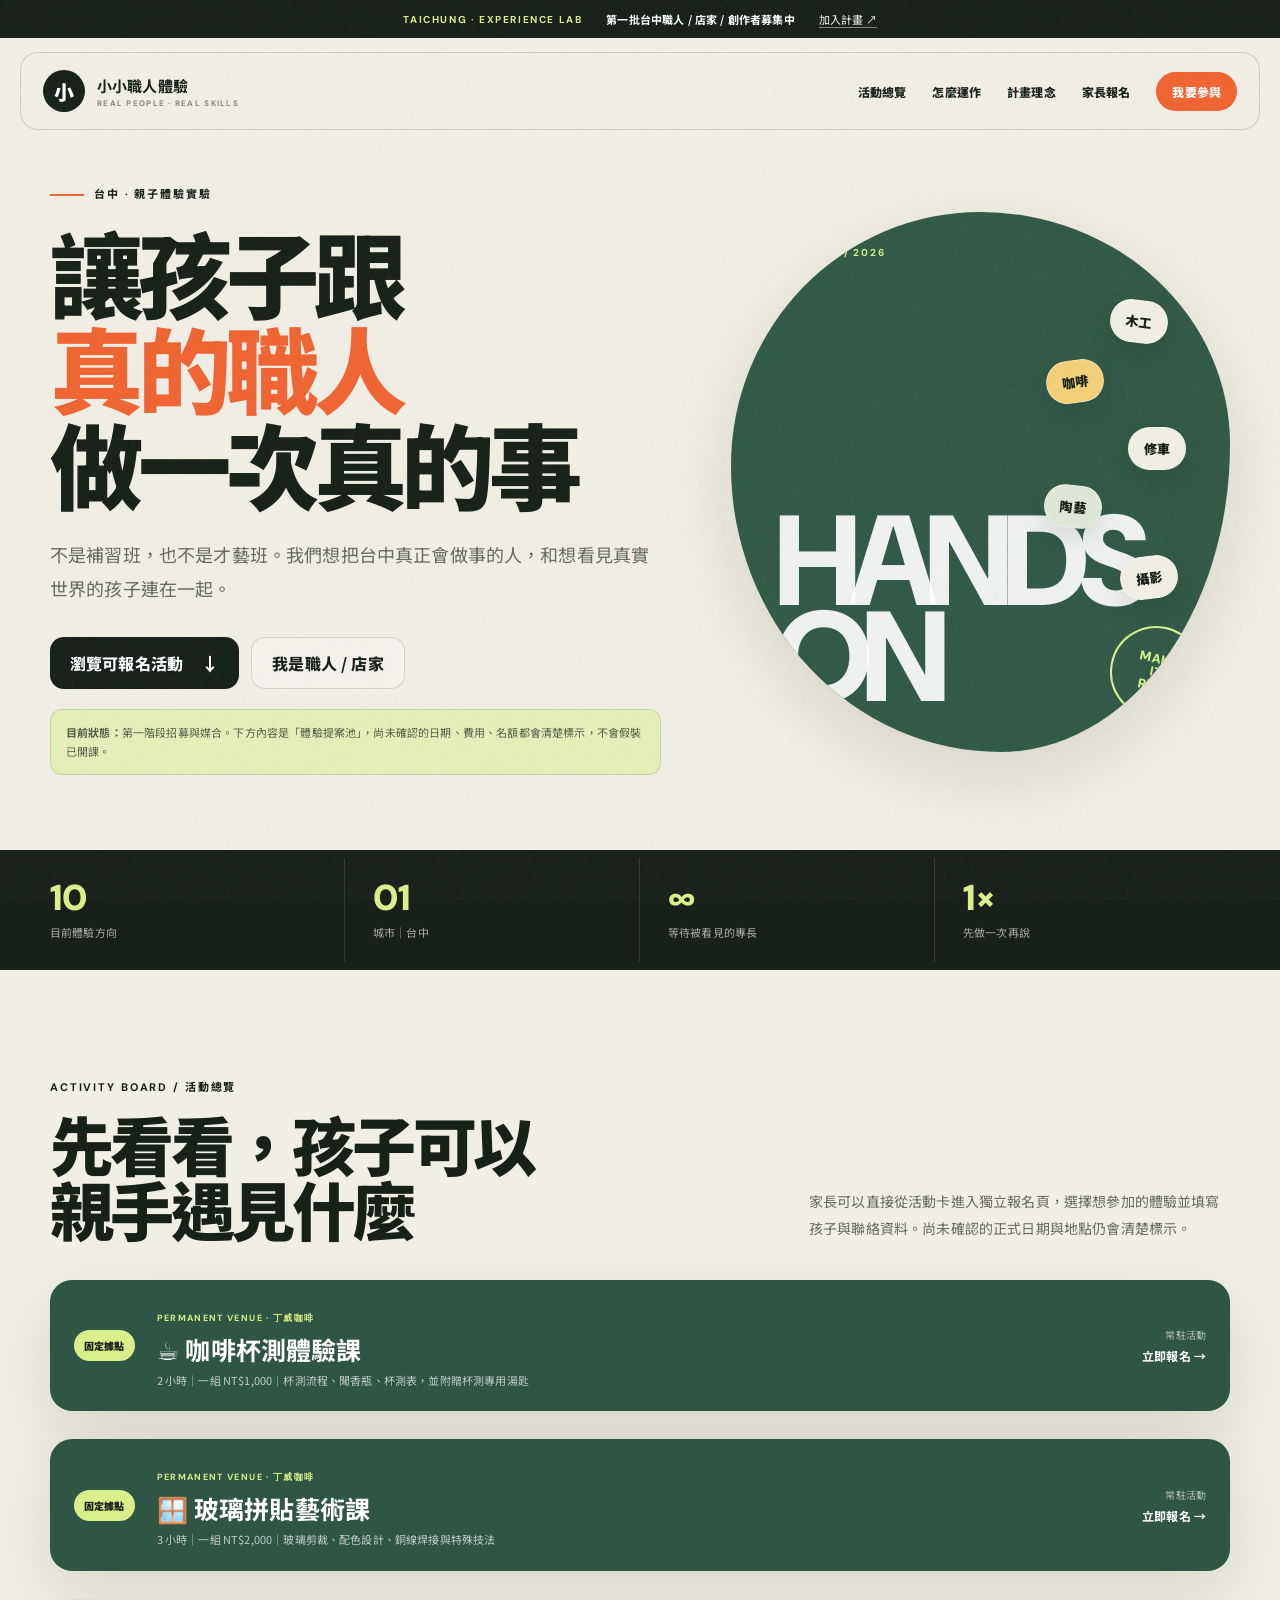
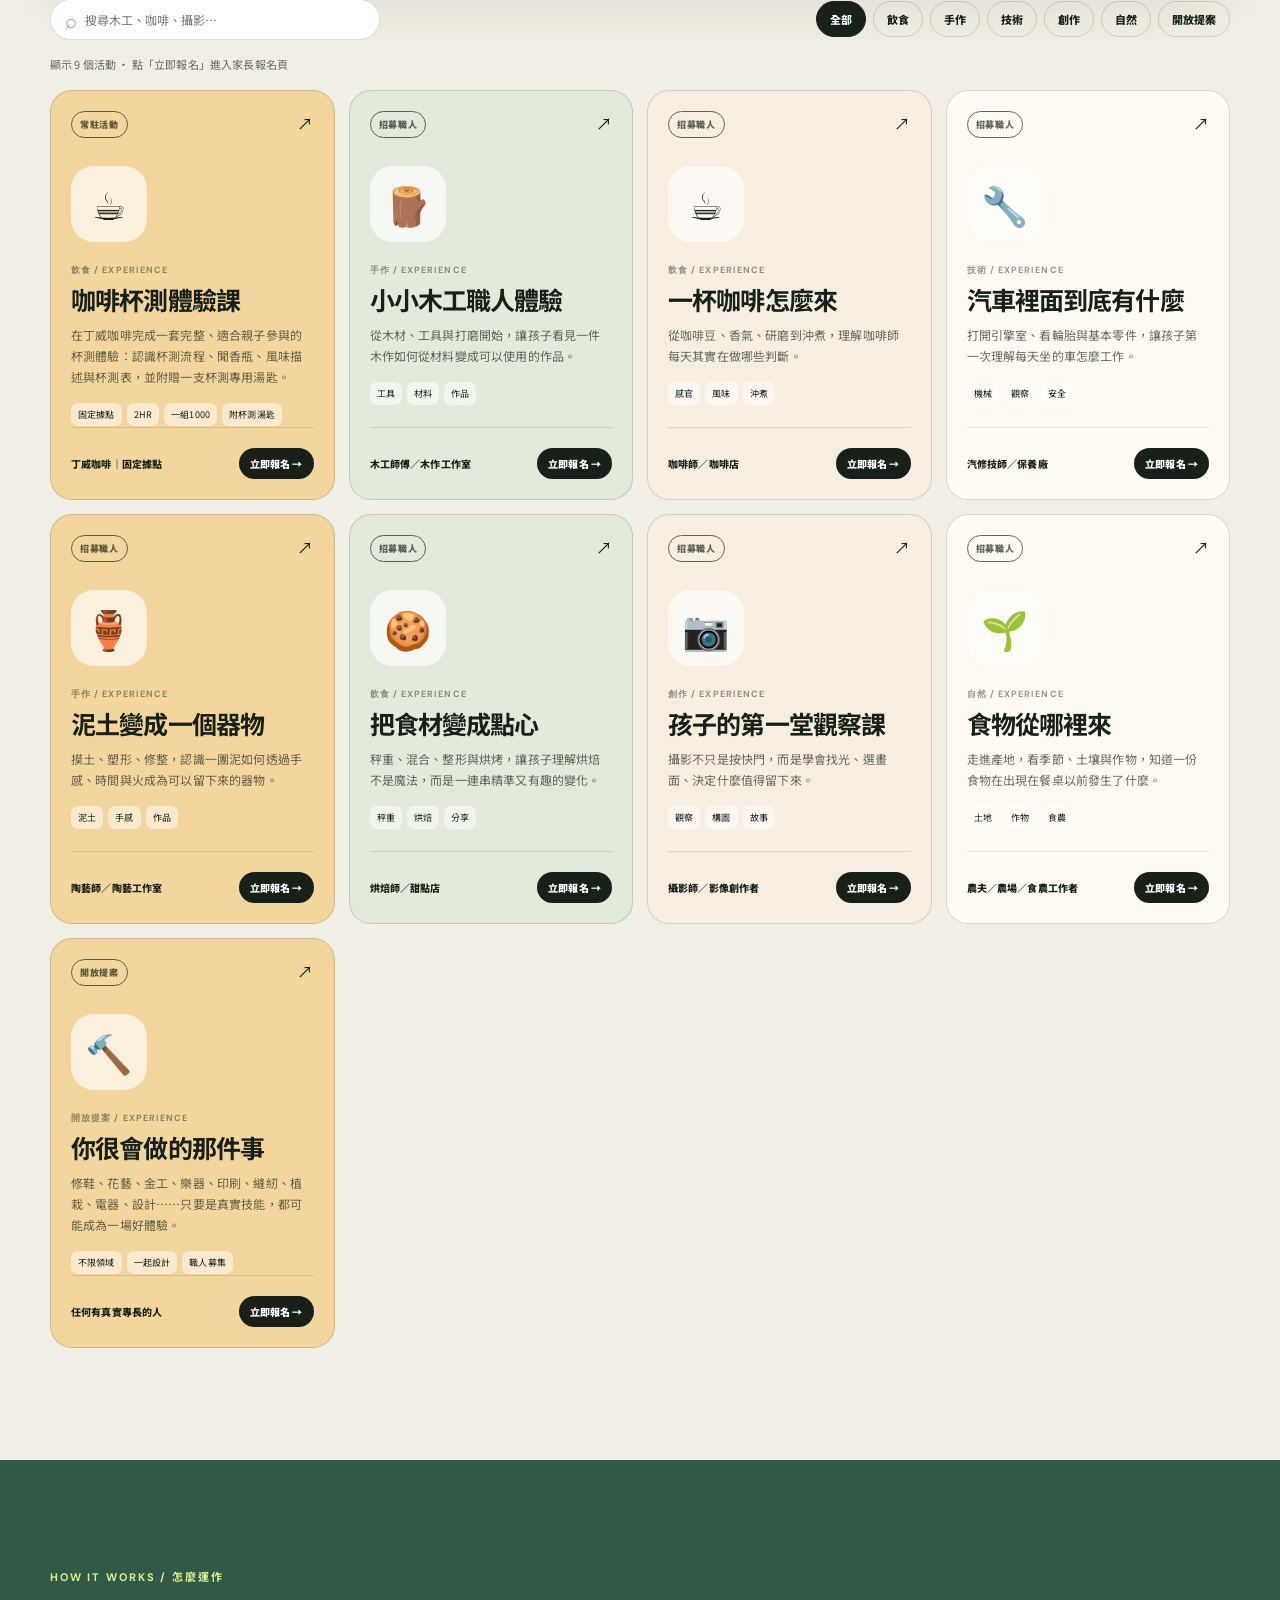
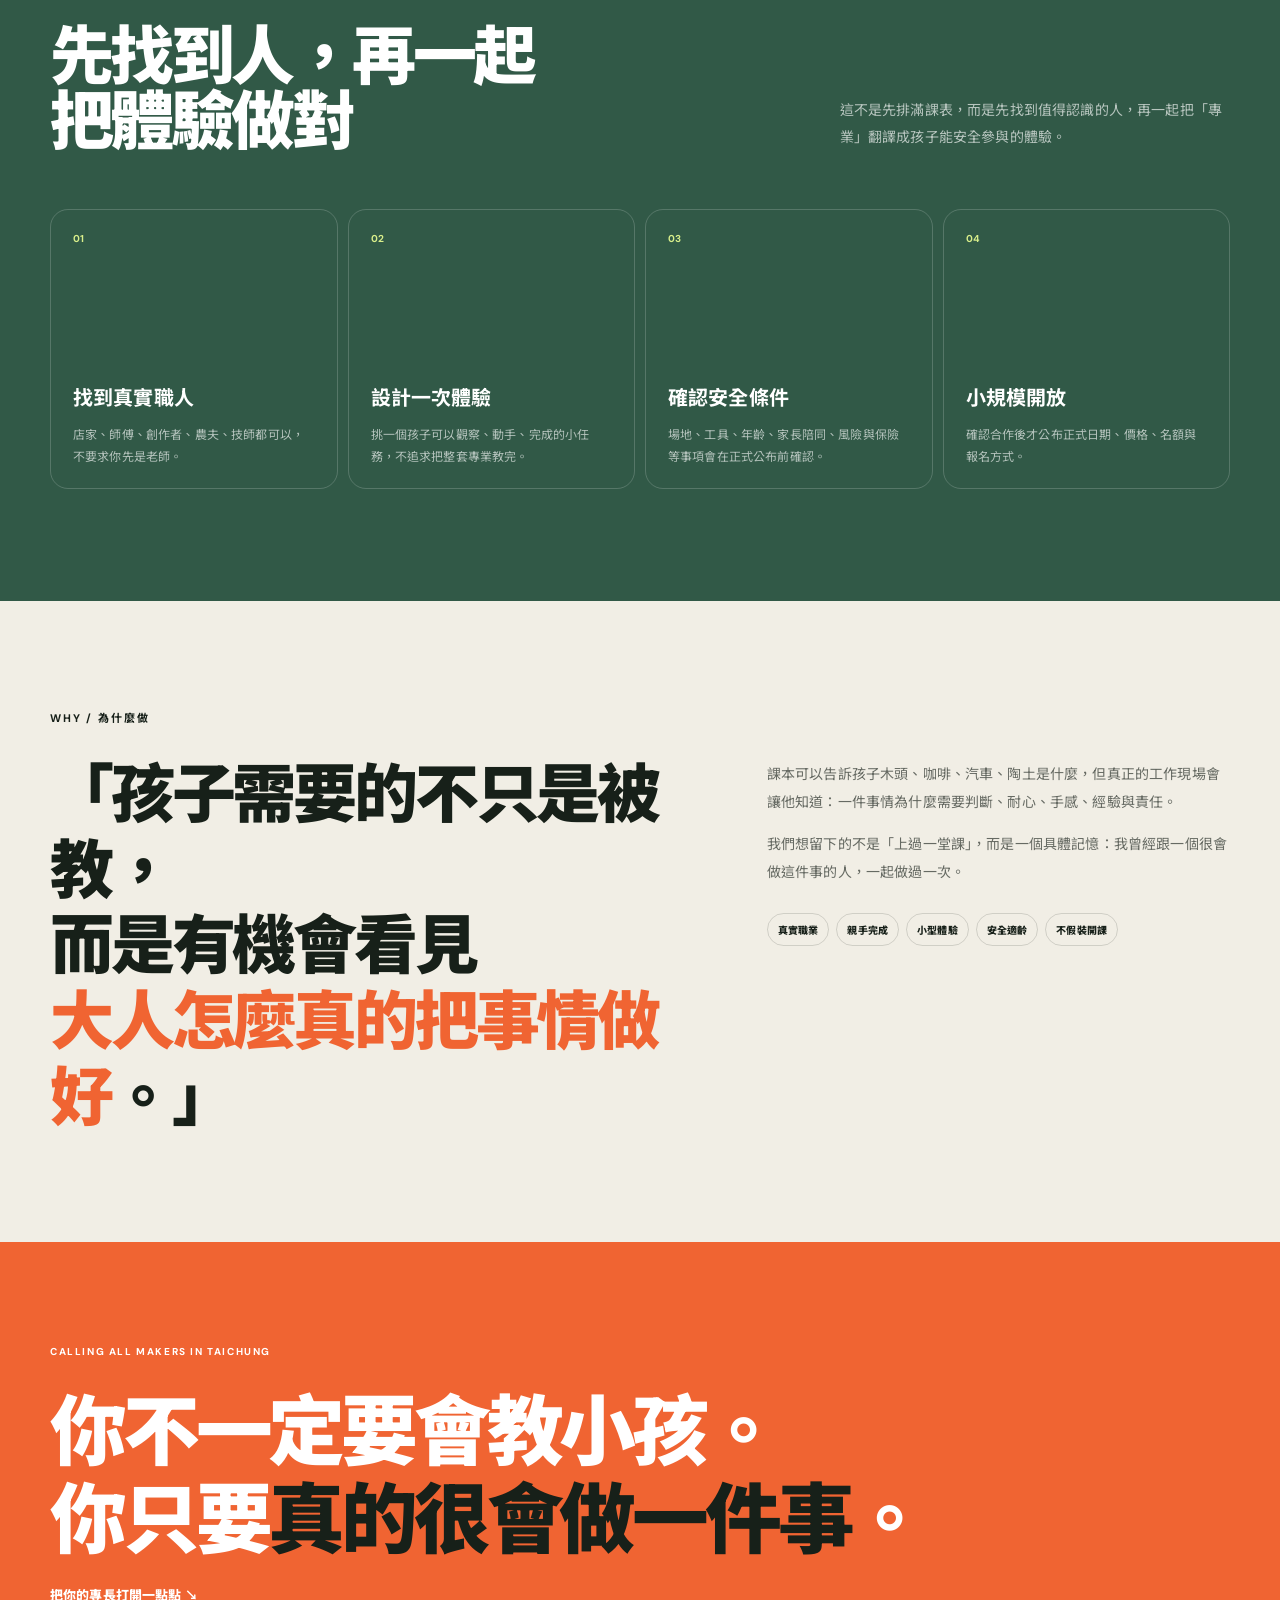
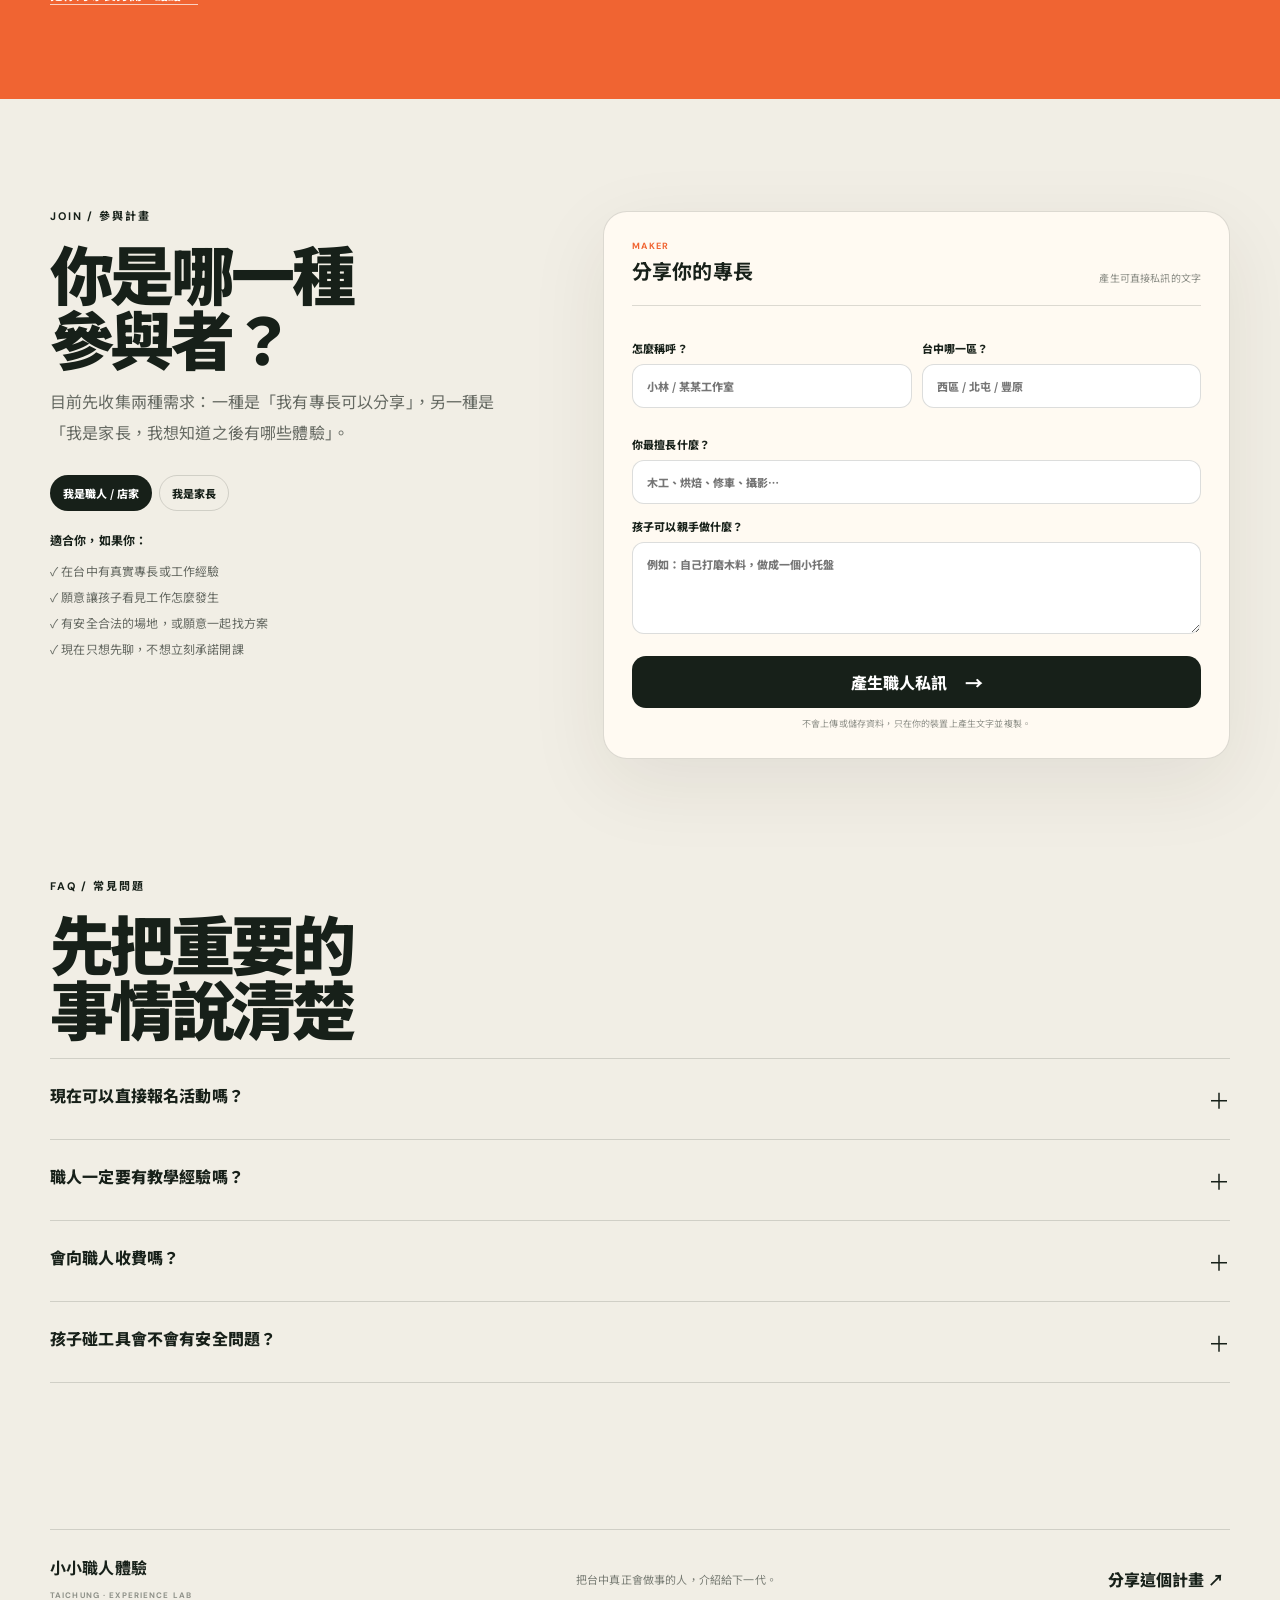
==== commit 49acba67: "Add Ding Wei Coffee glass mosaic permanent activity" ====
--- a/index.html
+++ b/index.html
@@ -66,7 +66,7 @@
 
     <section class="metric-strip">
       <div class="shell metrics">
-        <div><b>09</b><span>目前體驗方向</span></div>
+        <div><b>10</b><span>目前體驗方向</span></div>
         <div><b>01</b><span>城市｜台中</span></div>
         <div><b>∞</b><span>等待被看見的專長</span></div>
         <div><b>1×</b><span>先做一次再說</span></div>
@@ -82,15 +82,27 @@
         <p>家長可以直接從活動卡進入獨立報名頁，選擇想參加的體驗並填寫孩子與聯絡資料。尚未確認的正式日期與地點仍會清楚標示。</p>
       </div>
 
-      <a class="fixed-venue" href="./register.html?activity=dingwei-cupping">
-        <div class="fixed-venue-badge">固定據點</div>
-        <div class="fixed-venue-main">
-          <small>PERMANENT VENUE · 丁威咖啡</small>
-          <h3>☕ 咖啡杯測體驗課</h3>
-          <p>2 小時｜一組 NT$1,000｜杯測流程、聞香瓶、杯測表，並附贈杯測專用湯匙</p>
-        </div>
-        <div class="fixed-venue-action">常駐活動<br><b>立即報名 →</b></div>
-      </a>
+      <div class="fixed-venue-list">
+        <a class="fixed-venue" href="./register.html?activity=dingwei-cupping">
+          <div class="fixed-venue-badge">固定據點</div>
+          <div class="fixed-venue-main">
+            <small>PERMANENT VENUE · 丁威咖啡</small>
+            <h3>☕ 咖啡杯測體驗課</h3>
+            <p>2 小時｜一組 NT$1,000｜杯測流程、聞香瓶、杯測表，並附贈杯測專用湯匙</p>
+          </div>
+          <div class="fixed-venue-action">常駐活動<br><b>立即報名 →</b></div>
+        </a>
+
+        <a class="fixed-venue glass-venue" href="./register.html?activity=dingwei-glass">
+          <div class="fixed-venue-badge">固定據點</div>
+          <div class="fixed-venue-main">
+            <small>PERMANENT VENUE · 丁威咖啡</small>
+            <h3>🪟 玻璃拼貼藝術課</h3>
+            <p>3 小時｜一組 NT$2,000｜玻璃剪裁、配色設計、銅線焊接與特殊技法</p>
+          </div>
+          <div class="fixed-venue-action">常駐活動<br><b>立即報名 →</b></div>
+        </a>
+      </div>
 
       <div class="activity-toolbar">
         <div class="search-wrap">
--- a/style.css
+++ b/style.css
@@ -91,3 +91,17 @@
 .reg-ticket{margin-top:16px;border:1px dashed var(--line);border-radius:16px;padding:16px;text-align:left}
 .reg-ticket small{font-size:9px;opacity:.5}.reg-ticket b{display:block;margin-top:4px}
 @media(max-width:820px){.register-layout{grid-template-columns:1fr}.register-summary{position:relative;top:auto;min-height:auto}.reg-grid,.reg-choice{grid-template-columns:1fr}}
+
+.fixed-venue{display:grid;grid-template-columns:auto 1fr auto;gap:22px;align-items:center;background:#2f5545;color:#fff;border-radius:22px;padding:22px 24px;margin:0 0 28px;box-shadow:var(--shadow);transition:.2s ease}
+.fixed-venue:hover{transform:translateY(-3px)}
+.fixed-venue-badge{background:var(--lime);color:var(--ink);font-size:10px;font-weight:900;padding:8px 10px;border-radius:999px;white-space:nowrap}
+.fixed-venue-main small{font:700 9px "DM Sans";letter-spacing:.15em;color:var(--lime)}
+.fixed-venue-main h3{font-size:25px;margin:5px 0 4px}
+.fixed-venue-main p{font-size:11px;line-height:1.7;margin:0;color:rgba(255,255,255,.7)}
+.fixed-venue-action{text-align:right;font-size:10px;color:rgba(255,255,255,.62)}
+.fixed-venue-action b{display:block;color:#fff;font-size:12px;margin-top:5px}
+.detail-meaning,.detail-note{border-radius:14px;padding:16px;margin-top:10px}
+.detail-meaning{background:#eef5d5}.detail-note{background:#fff1df}
+.detail-meaning small,.detail-note small{font-size:9px;opacity:.55}
+.detail-meaning p,.detail-note p{font-size:12px;line-height:1.8;margin:6px 0 0}
+@media(max-width:640px){.fixed-venue{grid-template-columns:1fr;gap:12px}.fixed-venue-action{text-align:left}}
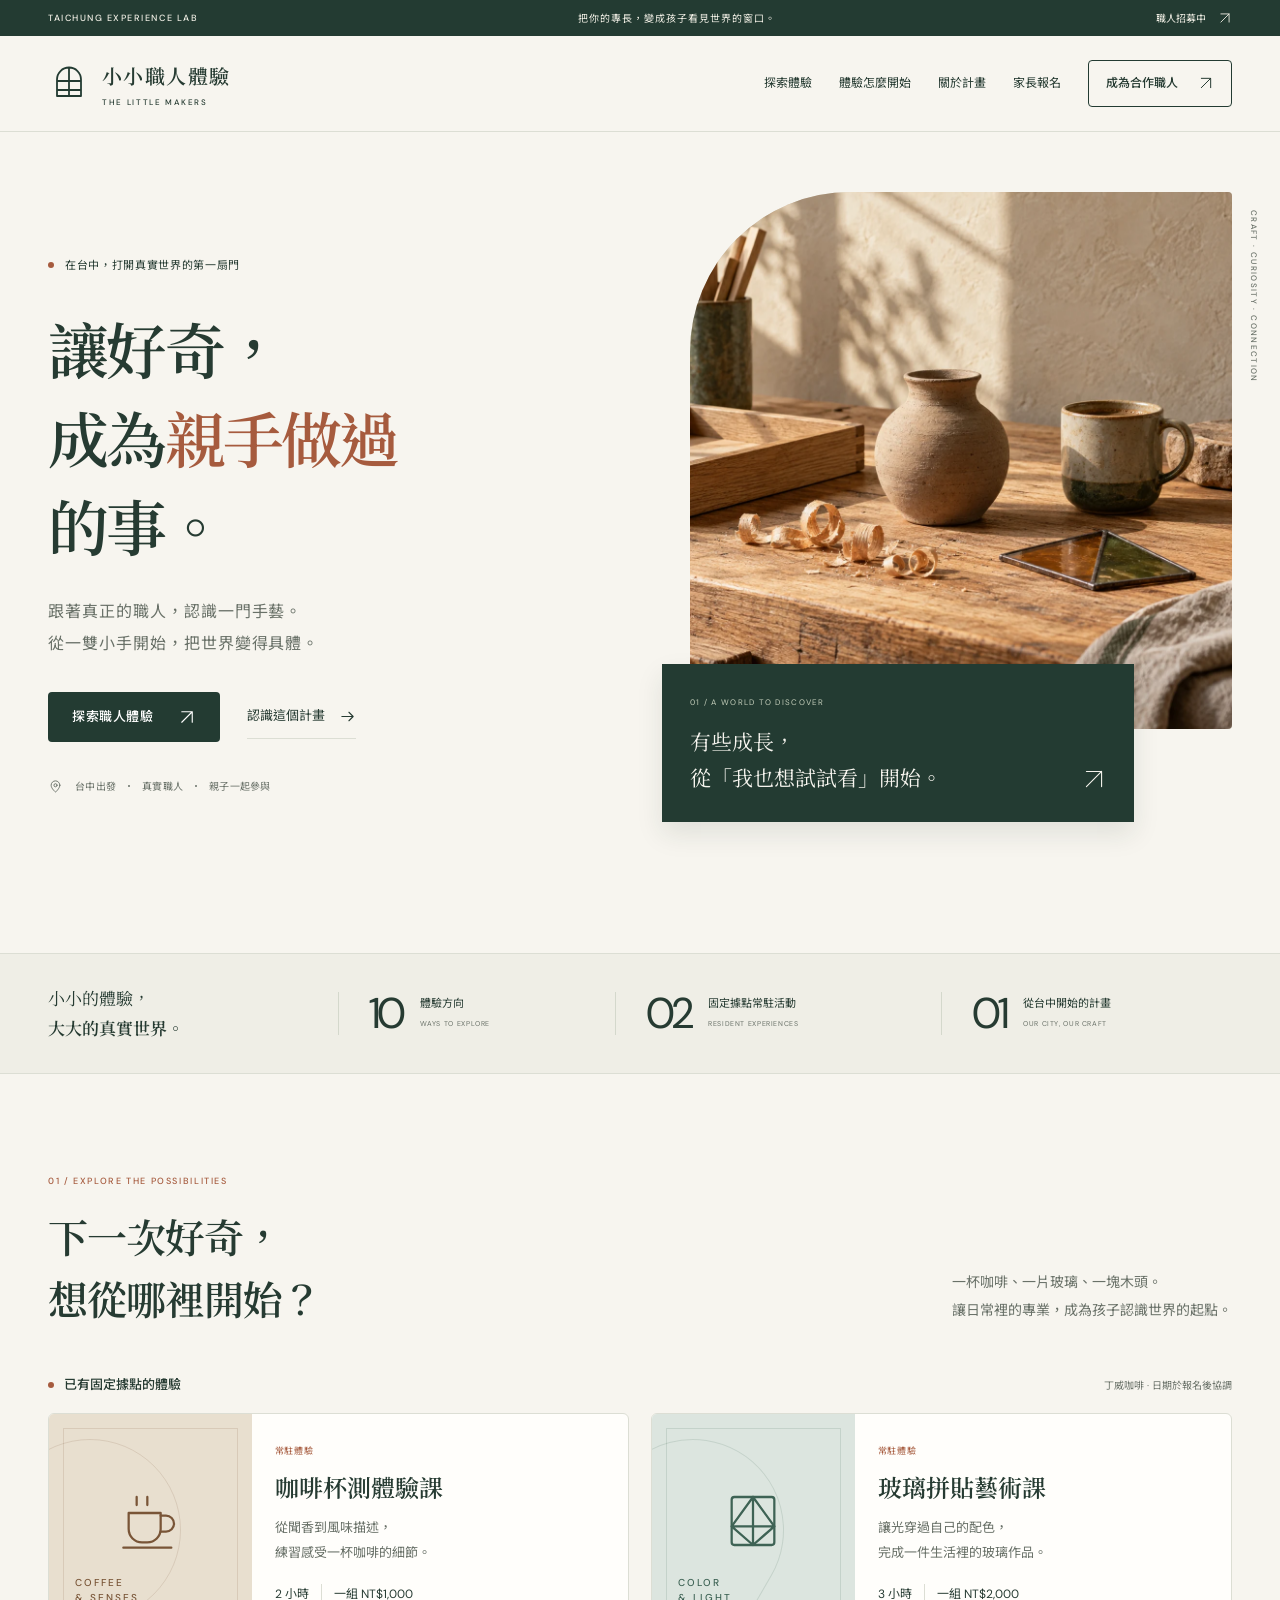
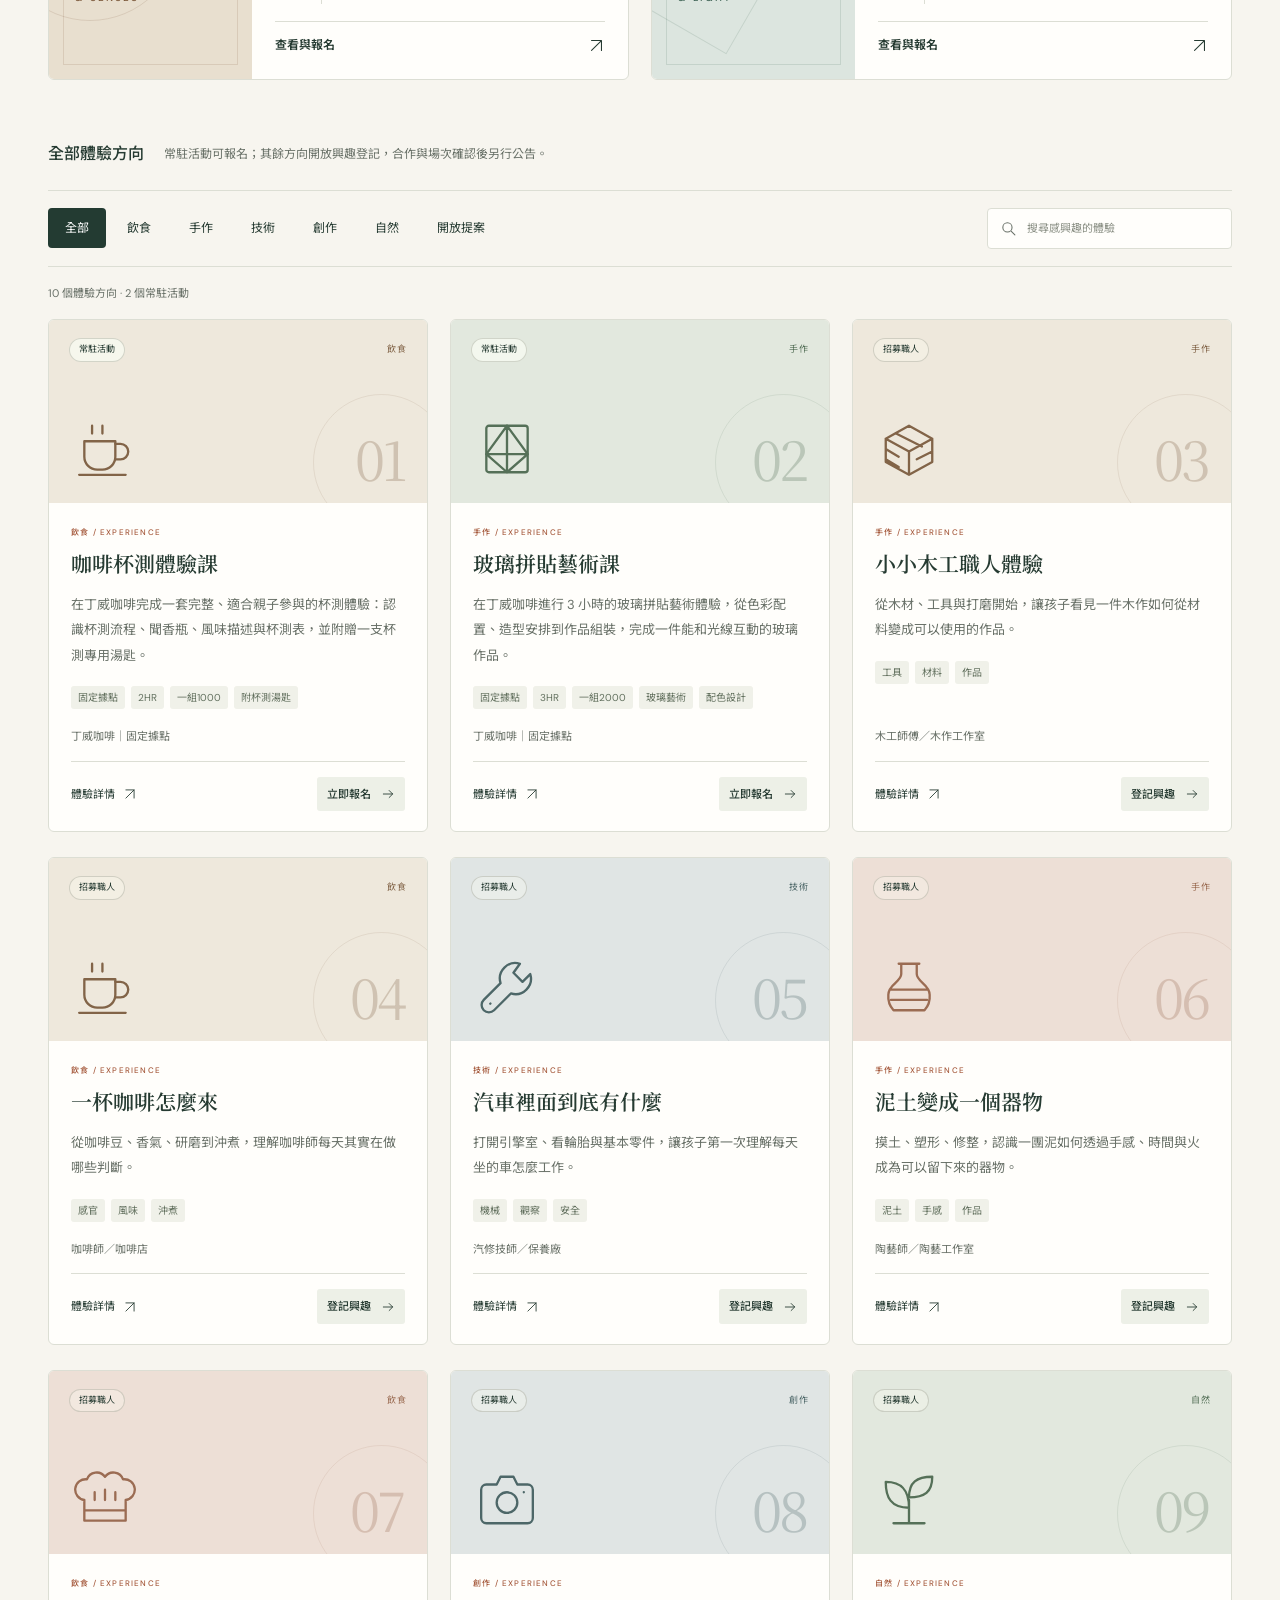
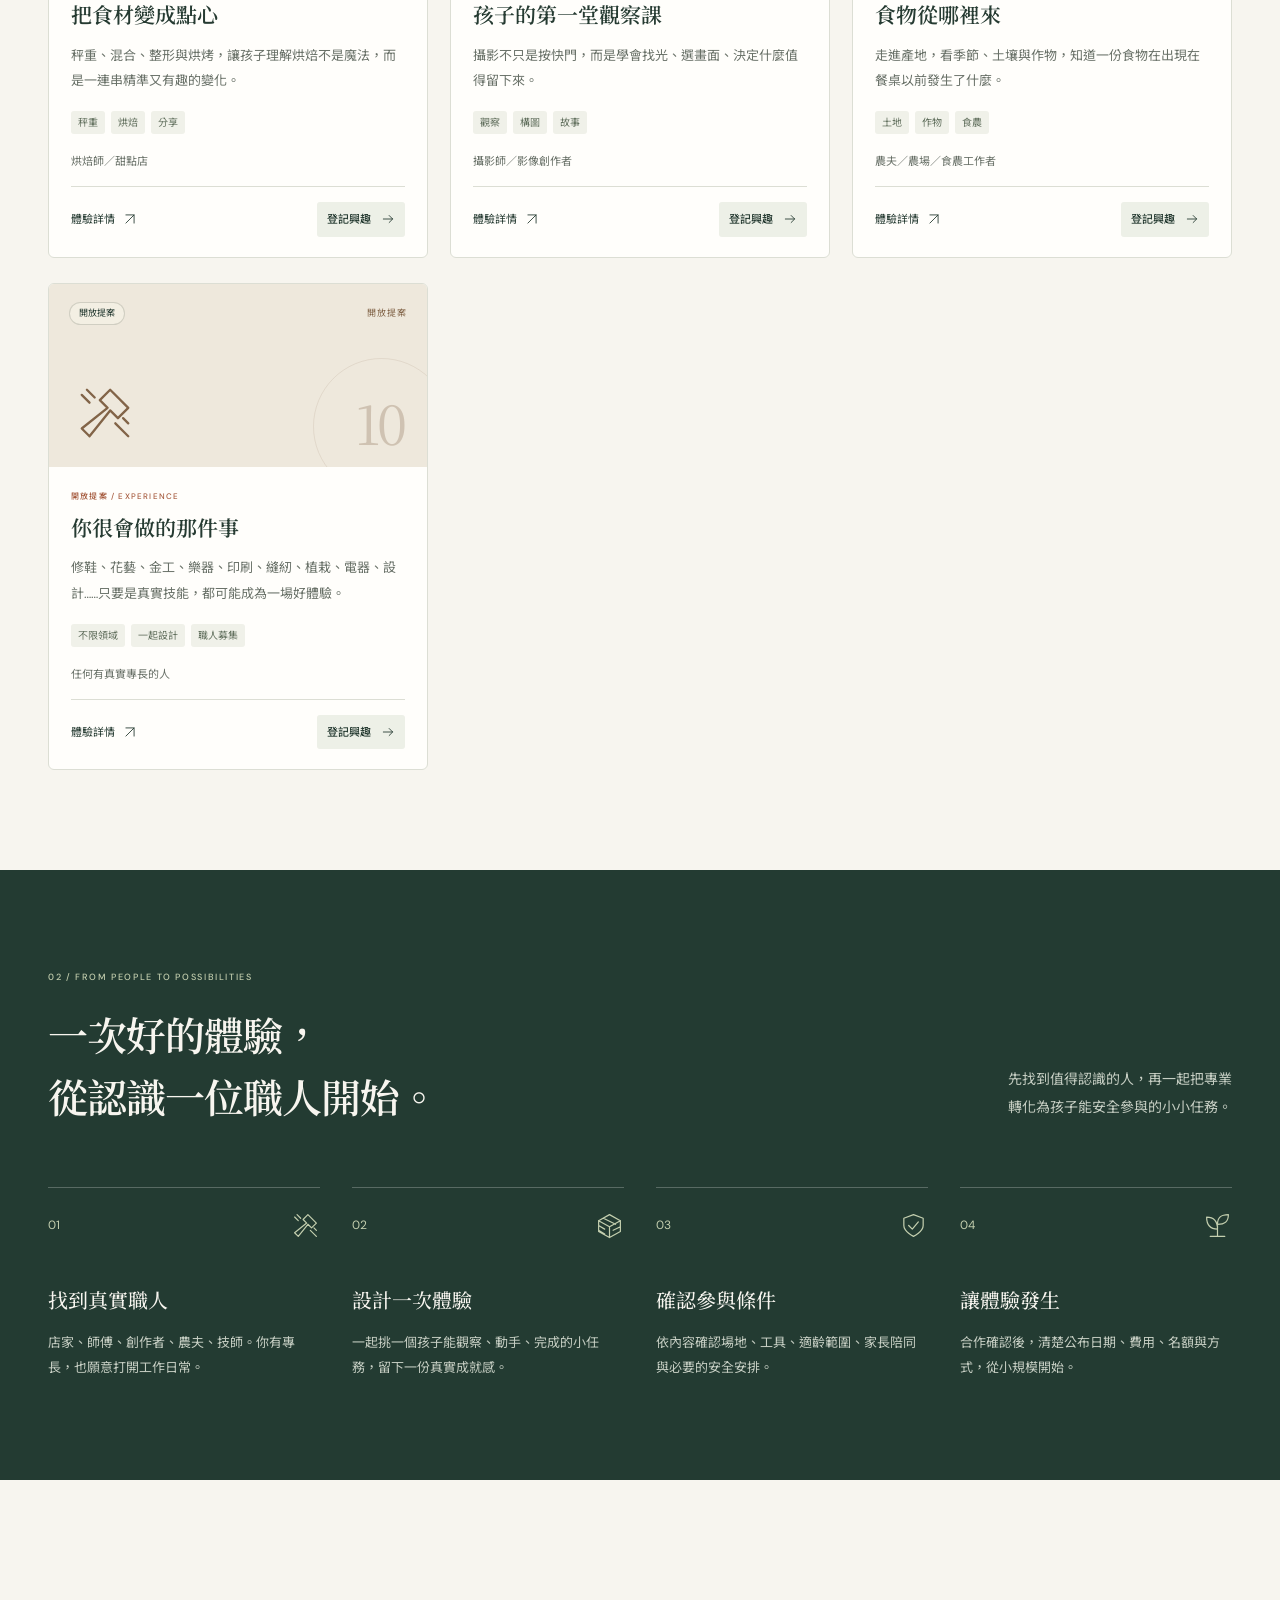
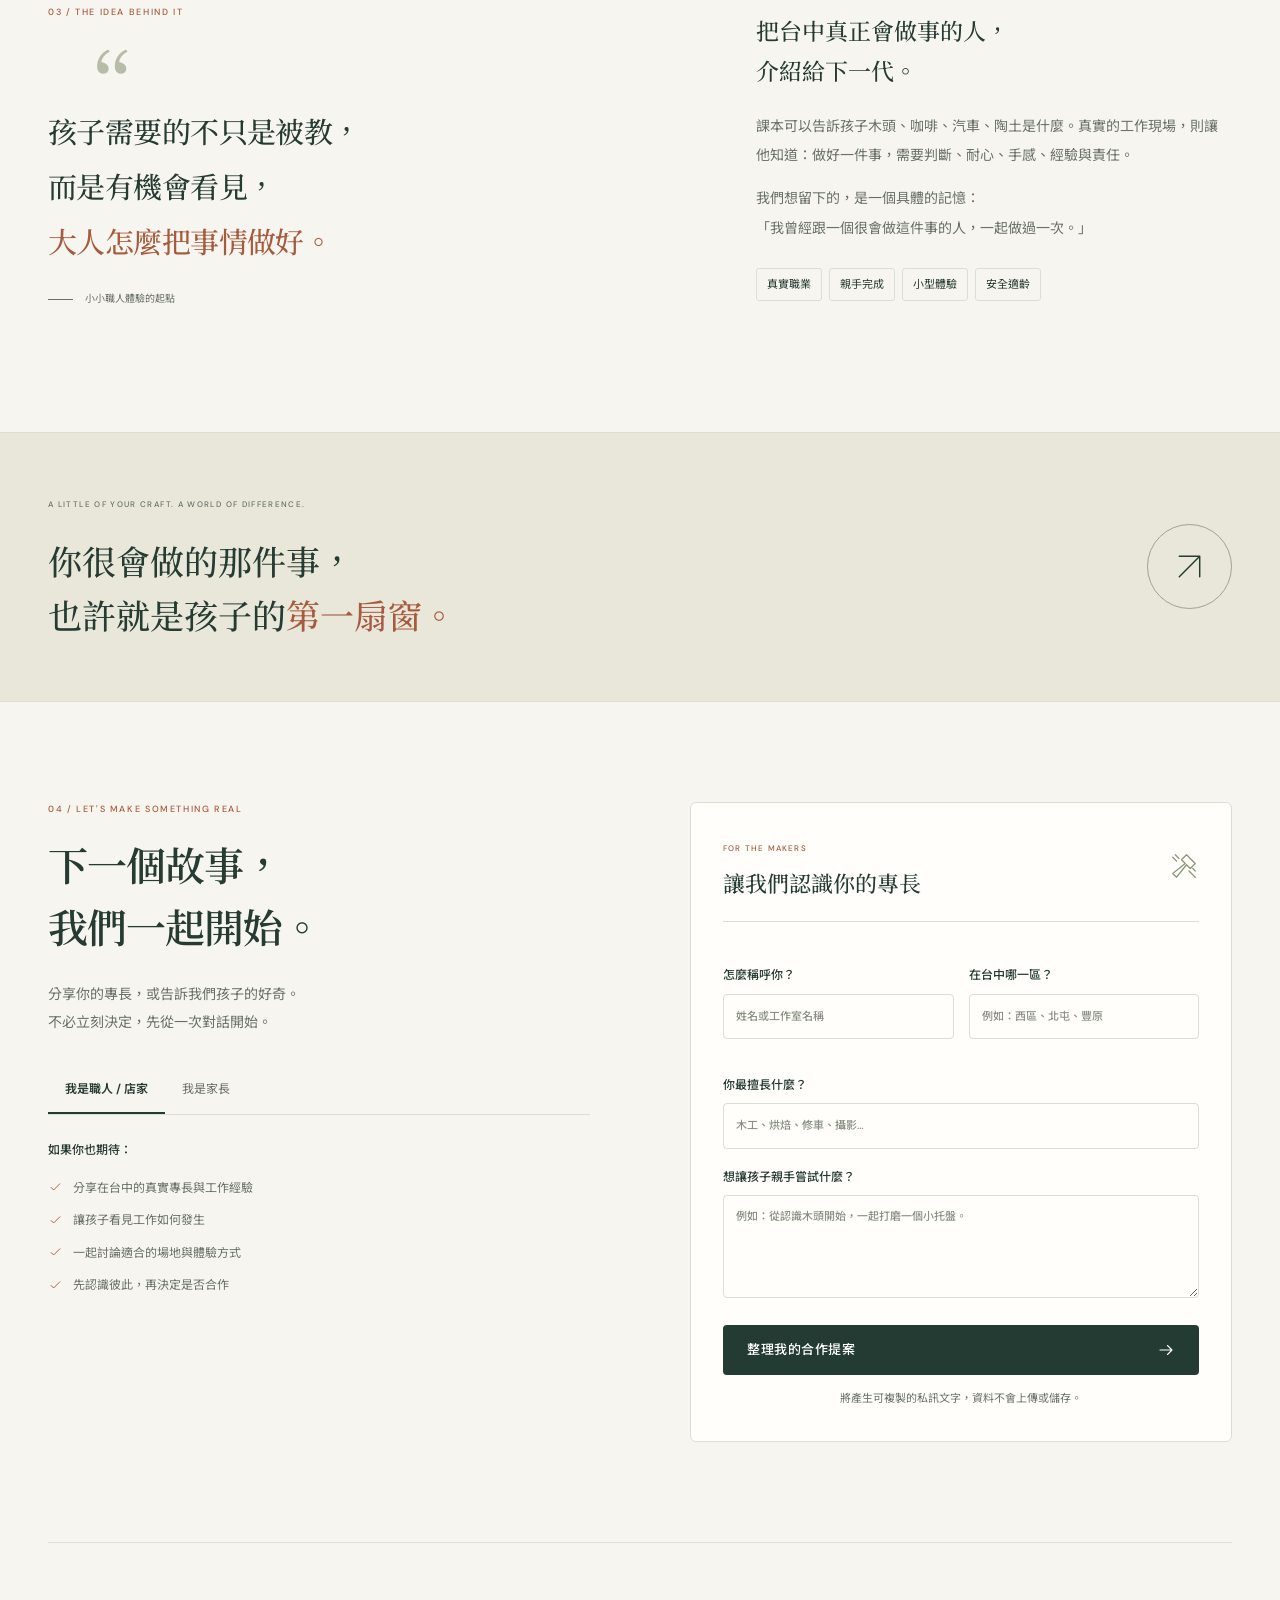
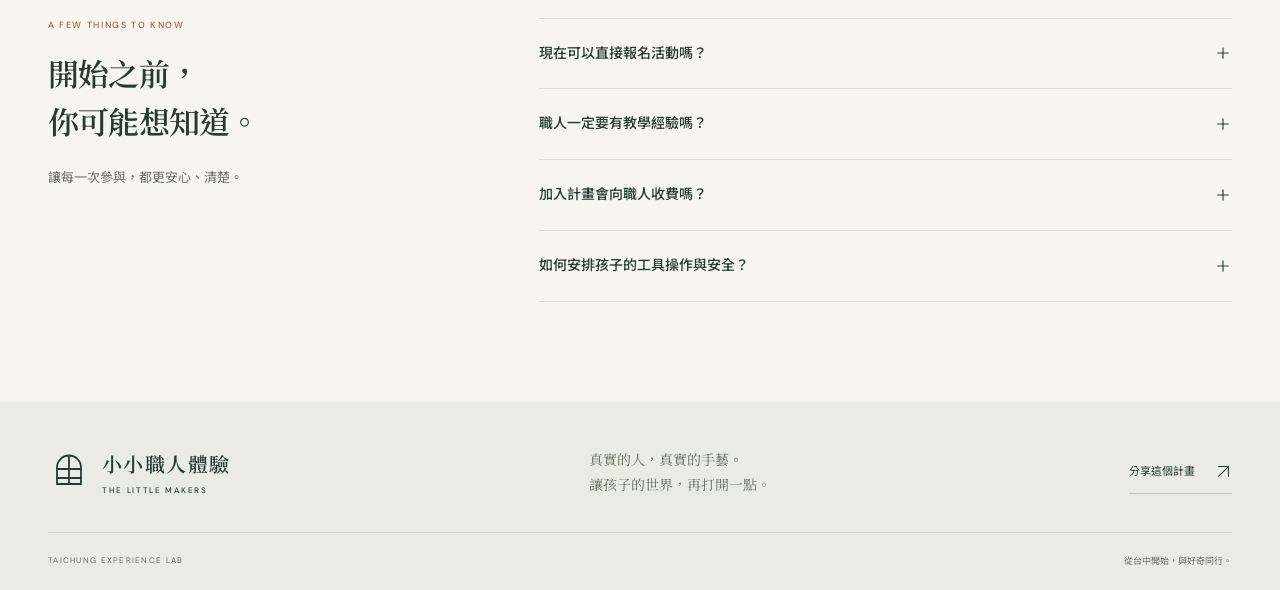
==== commit db94707e: "Redesign Little Makers with editorial craft identity and SVG icons" ====
--- a/index.html
+++ b/index.html
@@ -1,246 +1,56 @@
 <!doctype html>
 <html lang="zh-Hant">
 <head>
-  <meta charset="utf-8">
-  <meta name="viewport" content="width=device-width, initial-scale=1">
-  <meta name="theme-color" content="#f1eee5">
-  <meta name="description" content="台中親子職人體驗實驗：讓孩子跟真正會做事的人，親手完成一次真實體驗。">
-  <meta property="og:title" content="小小職人體驗｜台中親子體驗實驗">
-  <meta property="og:description" content="不是補習班，也不是才藝班。讓孩子跟真正的職人，親手做一次。">
-  <meta property="og:type" content="website">
-  <title>小小職人體驗｜台中親子體驗實驗</title>
-  <link rel="preconnect" href="https://fonts.googleapis.com">
-  <link rel="preconnect" href="https://fonts.gstatic.com" crossorigin>
-  <link href="https://fonts.googleapis.com/css2?family=DM+Sans:wght@500;600;700&family=Noto+Sans+TC:wght@400;500;600;700;800;900&display=swap" rel="stylesheet">
-  <link rel="stylesheet" href="./style.css">
-</head>
-<body>
-  <div class="noise"></div>
-
-  <div class="announce">
-    <span>TAICHUNG · EXPERIENCE LAB</span>
-    <b>第一批台中職人 / 店家 / 創作者募集中</b>
-    <a href="#join">加入計畫 ↗</a>
-  </div>
-
-  <header class="site-header">
-    <a class="brand" href="#top" aria-label="回到頂部">
-      <span class="brand-mark">小</span>
-      <span>
-        <b>小小職人體驗</b>
-        <small>REAL PEOPLE · REAL SKILLS</small>
-      </span>
-    </a>
-    <nav>
-      <a href="#activities">活動總覽</a>
-      <a href="#how">怎麼運作</a>
-      <a href="#about">計畫理念</a><a href="./register.html">家長報名</a>
-      <a class="nav-cta" href="#join">我要參與</a>
-    </nav>
-  </header>
-
-  <main id="top">
-    <section class="hero shell">
-      <div class="hero-copy">
-        <div class="eyebrow"><span></span> 台中 · 親子體驗實驗</div>
-        <h1>讓孩子跟<br><em>真的職人</em><br>做一次真的事</h1>
-        <p class="hero-lead">不是補習班，也不是才藝班。我們想把台中真正會做事的人，和想看見真實世界的孩子連在一起。</p>
-        <div class="hero-actions">
-          <a class="btn primary" href="#activities">瀏覽可報名活動 <span>↓</span></a>
-          <a class="btn ghost" href="#join">我是職人 / 店家</a>
-        </div>
-        <div class="truth-note"><b>目前狀態：</b>第一階段招募與媒合。下方內容是「體驗提案池」，尚未確認的日期、費用、名額都會清楚標示，不會假裝已開課。</div>
-      </div>
-
-      <div class="hero-board" aria-hidden="true">
-        <div class="board-label">TAICHUNG / 2026</div>
-        <div class="board-title">HANDS<br>ON</div>
-        <div class="board-orbit orbit-a">木工</div>
-        <div class="board-orbit orbit-b">咖啡</div>
-        <div class="board-orbit orbit-c">修車</div>
-        <div class="board-orbit orbit-d">陶藝</div>
-        <div class="board-orbit orbit-e">攝影</div>
-        <div class="board-stamp">MAKE<br>IT<br>REAL</div>
-      </div>
-    </section>
-
-    <section class="metric-strip">
-      <div class="shell metrics">
-        <div><b>10</b><span>目前體驗方向</span></div>
-        <div><b>01</b><span>城市｜台中</span></div>
-        <div><b>∞</b><span>等待被看見的專長</span></div>
-        <div><b>1×</b><span>先做一次再說</span></div>
-      </div>
-    </section>
-
-    <section id="activities" class="section shell">
-      <div class="section-head">
-        <div>
-          <div class="section-kicker">ACTIVITY BOARD / 活動總覽</div>
-          <h2>先看看，孩子可以<br>親手遇見什麼</h2>
-        </div>
-        <p>家長可以直接從活動卡進入獨立報名頁，選擇想參加的體驗並填寫孩子與聯絡資料。尚未確認的正式日期與地點仍會清楚標示。</p>
-      </div>
-
-      <div class="fixed-venue-list">
-        <a class="fixed-venue" href="./register.html?activity=dingwei-cupping">
-          <div class="fixed-venue-badge">固定據點</div>
-          <div class="fixed-venue-main">
-            <small>PERMANENT VENUE · 丁威咖啡</small>
-            <h3>☕ 咖啡杯測體驗課</h3>
-            <p>2 小時｜一組 NT$1,000｜杯測流程、聞香瓶、杯測表，並附贈杯測專用湯匙</p>
-          </div>
-          <div class="fixed-venue-action">常駐活動<br><b>立即報名 →</b></div>
-        </a>
-
-        <a class="fixed-venue glass-venue" href="./register.html?activity=dingwei-glass">
-          <div class="fixed-venue-badge">固定據點</div>
-          <div class="fixed-venue-main">
-            <small>PERMANENT VENUE · 丁威咖啡</small>
-            <h3>🪟 玻璃拼貼藝術課</h3>
-            <p>3 小時｜一組 NT$2,000｜玻璃剪裁、配色設計、銅線焊接與特殊技法</p>
-          </div>
-          <div class="fixed-venue-action">常駐活動<br><b>立即報名 →</b></div>
-        </a>
-      </div>
-
-      <div class="activity-toolbar">
-        <div class="search-wrap">
-          <span>⌕</span>
-          <input id="activitySearch" type="search" placeholder="搜尋木工、咖啡、攝影…">
-        </div>
-        <div class="filters" id="filters" role="group" aria-label="活動分類"></div>
-      </div>
-
-      <div class="activity-count" id="activityCount"></div>
-      <div class="experience-grid" id="experienceGrid"></div>
-      <div class="empty-state" id="emptyState" hidden>目前沒有符合條件的體驗方向</div>
-    </section>
-
-    <section id="how" class="section process-wrap">
-      <div class="shell">
-        <div class="section-kicker light">HOW IT WORKS / 怎麼運作</div>
-        <div class="process-head">
-          <h2>先找到人，再一起<br>把體驗做對</h2>
-          <p>這不是先排滿課表，而是先找到值得認識的人，再一起把「專業」翻譯成孩子能安全參與的體驗。</p>
-        </div>
-        <div class="process-grid">
-          <article><span>01</span><b>找到真實職人</b><p>店家、師傅、創作者、農夫、技師都可以，不要求你先是老師。</p></article>
-          <article><span>02</span><b>設計一次體驗</b><p>挑一個孩子可以觀察、動手、完成的小任務，不追求把整套專業教完。</p></article>
-          <article><span>03</span><b>確認安全條件</b><p>場地、工具、年齡、家長陪同、風險與保險等事項會在正式公布前確認。</p></article>
-          <article><span>04</span><b>小規模開放</b><p>確認合作後才公布正式日期、價格、名額與報名方式。</p></article>
-        </div>
-      </div>
-    </section>
-
-    <section id="about" class="section shell philosophy">
-      <div class="philosophy-quote">
-        <div class="section-kicker">WHY / 為什麼做</div>
-        <blockquote>「孩子需要的不只是被教，<br>而是有機會看見<br><em>大人怎麼真的把事情做好</em>。」</blockquote>
-      </div>
-      <div class="philosophy-copy">
-        <p>課本可以告訴孩子木頭、咖啡、汽車、陶土是什麼，但真正的工作現場會讓他知道：一件事情為什麼需要判斷、耐心、手感、經驗與責任。</p>
-        <p>我們想留下的不是「上過一堂課」，而是一個具體記憶：我曾經跟一個很會做這件事的人，一起做過一次。</p>
-        <div class="principles">
-          <span>真實職業</span><span>親手完成</span><span>小型體驗</span><span>安全適齡</span><span>不假裝開課</span>
-        </div>
-      </div>
-    </section>
-
-    <section class="manifesto">
-      <div class="shell manifesto-inner">
-        <small>CALLING ALL MAKERS IN TAICHUNG</small>
-        <p>你不一定要會教小孩。<br>你只要<span>真的很會做一件事</span>。</p>
-        <a href="#join">把你的專長打開一點點 ↘</a>
-      </div>
-    </section>
-
-    <section id="join" class="section shell join">
-      <div class="join-copy">
-        <div class="section-kicker">JOIN / 參與計畫</div>
-        <h2>你是哪一種<br>參與者？</h2>
-        <p>目前先收集兩種需求：一種是「我有專長可以分享」，另一種是「我是家長，我想知道之後有哪些體驗」。</p>
-
-        <div class="role-tabs" role="tablist">
-          <button class="role-tab active" data-role="maker" type="button">我是職人 / 店家</button>
-          <button class="role-tab" data-role="parent" type="button">我是家長</button>
-        </div>
-
-        <div class="role-copy active" data-role-copy="maker">
-          <b>適合你，如果你：</b>
-          <span>✓ 在台中有真實專長或工作經驗</span>
-          <span>✓ 願意讓孩子看見工作怎麼發生</span>
-          <span>✓ 有安全合法的場地，或願意一起找方案</span>
-          <span>✓ 現在只想先聊，不想立刻承諾開課</span>
-        </div>
-        <div class="role-copy" data-role-copy="parent">
-          <b>適合你，如果你：</b>
-          <span>✓ 想收到之後的正式場次資訊</span>
-          <span>✓ 有孩子想體驗的職業或技能</span>
-          <span>✓ 願意告訴我們孩子年齡與興趣</span>
-          <span>✓ 理解目前仍在第一階段媒合中</span>
-        </div>
-      </div>
-
-      <div class="join-panel">
-        <form id="makerForm" class="join-form active" data-form-role="maker">
-          <div class="form-top"><div><small>MAKER</small><b>分享你的專長</b></div><span>產生可直接私訊的文字</span></div>
-          <div class="form-grid">
-            <label>怎麼稱呼？<input name="name" placeholder="小林 / 某某工作室" required></label>
-            <label>台中哪一區？<input name="area" placeholder="西區 / 北屯 / 豐原"></label>
-          </div>
-          <label>你最擅長什麼？<input name="skill" placeholder="木工、烘焙、修車、攝影…" required></label>
-          <label>孩子可以親手做什麼？<textarea name="idea" rows="4" placeholder="例如：自己打磨木料，做成一個小托盤"></textarea></label>
-          <button class="btn primary wide" type="submit">產生職人私訊 <span>→</span></button>
-          <p class="form-hint">不會上傳或儲存資料，只在你的裝置上產生文字並複製。</p>
-        </form>
-
-        <form id="parentForm" class="join-form" data-form-role="parent">
-          <div class="form-top"><div><small>PARENT</small><b>告訴我們孩子想體驗什麼</b></div><span>產生可直接私訊的文字</span></div>
-          <div class="form-grid">
-            <label>怎麼稱呼？<input name="name" placeholder="例如：林媽媽 / 陳爸爸" required></label>
-            <label>孩子年齡？<input name="age" placeholder="例如：8 歲"></label>
-          </div>
-          <label>最想體驗哪一類？<input name="interest" placeholder="木工、農場、修車、咖啡、攝影…" required></label>
-          <label>還有什麼期待？<textarea name="note" rows="4" placeholder="例如：希望是週末、家長可以陪同"></textarea></label>
-          <button class="btn primary wide" type="submit">產生家長私訊 <span>→</span></button>
-          <p class="form-hint">目前不是正式報名，只是蒐集興趣與需求。</p>
-        </form>
-      </div>
-    </section>
-
-    <section class="section shell faq">
-      <div class="section-head faq-head">
-        <div><div class="section-kicker">FAQ / 常見問題</div><h2>先把重要的<br>事情說清楚</h2></div>
-      </div>
-      <details><summary>現在可以直接報名活動嗎？ <span>＋</span></summary><p>目前還在第一階段的職人招募與活動設計。等合作對象、場地、安全規劃與場次資訊確認後，才會標示為正式開放報名。</p></details>
-      <details><summary>職人一定要有教學經驗嗎？ <span>＋</span></summary><p>不用。核心條件是真實專長與願意分享。如何轉成孩子能參與的流程，可以一起設計。</p></details>
-      <details><summary>會向職人收費嗎？ <span>＋</span></summary><p>目前第一階段以認識與媒合為主，不向你收取「加入計畫」費用。未來若有正式合作、材料、場地或活動成本，會在確認前清楚討論。</p></details>
-      <details><summary>孩子碰工具會不會有安全問題？ <span>＋</span></summary><p>正式活動前會依內容評估適齡操作、家長陪同、工具替代方案、場地規範與必要的風險管理。未完成安全確認的內容不會直接對外開放。</p></details>
-    </section>
-  </main>
-
-  <footer>
-    <div class="shell footer-inner">
-      <div><b>小小職人體驗</b><span>TAICHUNG · EXPERIENCE LAB</span></div>
-      <p>把台中真正會做事的人，介紹給下一代。</p>
-      <button id="shareBtn" class="share-btn" type="button">分享這個計畫 ↗</button>
-    </div>
-  </footer>
-
-  <dialog id="activityDialog" class="activity-dialog">
-    <button class="dialog-close" data-close="activity" aria-label="關閉">×</button>
-    <div id="activityDialogContent"></div>
-  </dialog>
-
-  <dialog id="messageDialog" class="message-dialog">
-    <button class="dialog-close" data-close="message" aria-label="關閉">×</button>
-    <small>MESSAGE READY</small>
-    <h3>已幫你整理成一段私訊</h3>
-    <textarea id="generatedMessage" rows="10" readonly></textarea>
-    <button class="btn primary wide" id="copyAgain" type="button">再複製一次</button>
-  </dialog>
-
-  <script src="./app.js"></script>
-</body>
-</html>+<meta charset="utf-8"><meta name="viewport" content="width=device-width, initial-scale=1">
+<meta name="theme-color" content="#f7f5ef">
+<meta name="description" content="在台中，和真正的職人一起做一次真的事。探索親子手作、咖啡、玻璃藝術與更多職人體驗。">
+<meta property="og:title" content="小小職人體驗｜讓好奇，成為親手做過的事"><meta property="og:description" content="把台中真正會做事的人，介紹給下一代。"><meta property="og:type" content="website"><meta property="og:image" content="https://xieyaozhong.github.io/Mr.yu/assets/hero-workshop.webp"><meta name="twitter:card" content="summary_large_image">
+<title>小小職人體驗｜台中親子體驗實驗</title>
+<link rel="icon" href="./assets/favicon.svg" type="image/svg+xml">
+<link rel="preconnect" href="https://fonts.googleapis.com"><link rel="preconnect" href="https://fonts.gstatic.com" crossorigin>
+<link href="https://fonts.googleapis.com/css2?family=DM+Sans:wght@400;500;600;700&family=Noto+Sans+TC:wght@400;500;600;700&family=Noto+Serif+TC:wght@400;500;600;700&display=swap" rel="stylesheet">
+<link rel="stylesheet" href="./style.css">
+</head><body>
+<a class="skip-link" href="#activities">跳至活動總覽</a>
+<div class="announce"><span>TAICHUNG EXPERIENCE LAB</span><p>把你的專長，變成孩子看見世界的窗口。</p><a href="#join">職人招募中 <span data-icon="arrow-up-right"></span></a></div>
+<header class="site-header">
+<a class="brand" href="#top" aria-label="小小職人體驗首頁"><span class="brand-mark" data-icon="mark"></span><span><b>小小職人體驗</b><small>THE LITTLE MAKERS</small></span></a>
+<button class="menu-toggle" id="menuToggle" type="button" aria-label="開啟導覽選單" aria-controls="siteNav" aria-expanded="false"><span data-icon="menu"></span></button>
+<nav id="siteNav" aria-label="主要導覽"><a href="#activities">探索體驗</a><a href="#how">體驗怎麼開始</a><a href="#about">關於計畫</a><a href="./register.html">家長報名</a><a class="nav-cta" href="#join">成為合作職人 <span data-icon="arrow-up-right"></span></a></nav>
+</header><main id="top">
+<section class="hero shell" aria-labelledby="heroTitle"><div class="hero-copy"><div class="eyebrow"><span class="status-dot"></span> 在台中，打開真實世界的第一扇門</div><h1 id="heroTitle">讓好奇，<br>成為<em>親手做過</em><br>的事。</h1><p class="hero-lead">跟著真正的職人，認識一門手藝。<br>從一雙小手開始，把世界變得具體。</p><div class="hero-actions"><a class="btn primary" href="#activities">探索職人體驗 <span data-icon="arrow-up-right"></span></a><a class="text-link" href="#about">認識這個計畫 <span data-icon="arrow-right"></span></a></div><div class="hero-footnote"><span data-icon="location"></span><span>台中出發</span><i></i><span>真實職人</span><i></i><span>親子一起參與</span></div></div>
+<figure class="hero-visual"><div class="hero-image-wrap"><img src="./assets/hero-workshop.webp" alt="暖陽照進工作桌，照亮手作陶器、木盤、彩色玻璃與咖啡的職人創作意象" width="960" height="1200" fetchpriority="high"></div><span class="hero-image-note">CRAFT · CURIOSITY · CONNECTION</span><figcaption class="hero-caption"><span class="caption-index">01 / A WORLD TO DISCOVER</span><p>有些成長，<br>從「我也想試試看」開始。</p><span data-icon="arrow-up-right"></span></figcaption></figure></section>
+<section class="intro-strip" aria-label="計畫特色"><div class="shell intro-inner"><p>小小的體驗，<br><strong>大大的真實世界。</strong></p><div><b>10</b><span>體驗方向<br><small>WAYS TO EXPLORE</small></span></div><div><b>02</b><span>固定據點常駐活動<br><small>RESIDENT EXPERIENCES</small></span></div><div><b>01</b><span>從台中開始的計畫<br><small>OUR CITY, OUR CRAFT</small></span></div></div></section>
+<section id="activities" class="section shell"><div class="section-head"><div><div class="section-kicker">01 / EXPLORE THE POSSIBILITIES</div><h2>下一次好奇，<br>想從哪裡開始？</h2></div><p>一杯咖啡、一片玻璃、一塊木頭。<br>讓日常裡的專業，成為孩子認識世界的起點。</p></div>
+<div class="subsection-head"><h3><span class="status-dot"></span> 已有固定據點的體驗</h3><span>丁威咖啡 · 日期於報名後協調</span></div>
+<div class="fixed-venue-list">
+<a class="fixed-venue coffee-venue" href="./register.html?activity=dingwei-cupping"><div class="venue-art coffee-art"><span data-icon="coffee"></span><small>COFFEE<br>& SENSES</small></div><div class="fixed-venue-main"><span class="fixed-venue-badge">常駐體驗</span><h3>咖啡杯測體驗課</h3><p>從聞香到風味描述，<br>練習感受一杯咖啡的細節。</p><div class="venue-meta"><span>2 小時</span><span>一組 NT$1,000</span></div><span class="venue-cta">查看與報名 <span data-icon="arrow-up-right"></span></span></div></a>
+<a class="fixed-venue glass-venue" href="./register.html?activity=dingwei-glass"><div class="venue-art glass-art"><span data-icon="glass"></span><small>COLOR<br>& LIGHT</small></div><div class="fixed-venue-main"><span class="fixed-venue-badge">常駐體驗</span><h3>玻璃拼貼藝術課</h3><p>讓光穿過自己的配色，<br>完成一件生活裡的玻璃作品。</p><div class="venue-meta"><span>3 小時</span><span>一組 NT$2,000</span></div><span class="venue-cta">查看與報名 <span data-icon="arrow-up-right"></span></span></div></a>
+</div>
+<div class="catalog-heading"><h3>全部體驗方向</h3><p>常駐活動可報名；其餘方向開放興趣登記，合作與場次確認後另行公告。</p></div>
+<div class="activity-toolbar"><div class="filters" id="filters" role="group" aria-label="活動分類"></div><div class="search-wrap"><span data-icon="search"></span><input id="activitySearch" aria-label="搜尋體驗活動" type="search" placeholder="搜尋感興趣的體驗"></div></div>
+<div class="activity-count" id="activityCount" role="status" aria-live="polite"></div><div class="experience-grid" id="experienceGrid"></div><div class="empty-state" id="emptyState" hidden><span data-icon="search"></span><h3>還沒找到這個體驗</h3><p>試試其他關鍵字，或切換活動分類。</p></div><noscript><p>請啟用 JavaScript 以使用活動搜尋與詳情，也可透過上方連結查看常駐活動。</p></noscript></section>
+<section id="how" class="section process-wrap"><div class="shell"><div class="section-kicker light">02 / FROM PEOPLE TO POSSIBILITIES</div><div class="process-head"><h2>一次好的體驗，<br>從認識一位職人開始。</h2><p>先找到值得認識的人，再一起把專業<br>轉化為孩子能安全參與的小小任務。</p></div><div class="process-grid">
+<article><div class="process-top"><span>01</span><span data-icon="tools"></span></div><h3>找到真實職人</h3><p>店家、師傅、創作者、農夫、技師。你有專長，也願意打開工作日常。</p></article>
+<article><div class="process-top"><span>02</span><span data-icon="wood"></span></div><h3>設計一次體驗</h3><p>一起挑一個孩子能觀察、動手、完成的小任務，留下一份真實成就感。</p></article>
+<article><div class="process-top"><span>03</span><span data-icon="shield"></span></div><h3>確認參與條件</h3><p>依內容確認場地、工具、適齡範圍、家長陪同與必要的安全安排。</p></article>
+<article><div class="process-top"><span>04</span><span data-icon="sprout"></span></div><h3>讓體驗發生</h3><p>合作確認後，清楚公布日期、費用、名額與方式，從小規模開始。</p></article>
+</div></div></section>
+<section id="about" class="section shell philosophy"><div class="philosophy-quote"><div class="section-kicker">03 / THE IDEA BEHIND IT</div><span class="quote-mark" aria-hidden="true">“</span><blockquote>孩子需要的不只是被教，<br>而是有機會看見，<br><em>大人怎麼把事情做好。</em></blockquote><span class="quote-attribution">小小職人體驗的起點</span></div><div class="philosophy-copy"><h3>把台中真正會做事的人，<br>介紹給下一代。</h3><p>課本可以告訴孩子木頭、咖啡、汽車、陶土是什麼。真實的工作現場，則讓他知道：做好一件事，需要判斷、耐心、手感、經驗與責任。</p><p>我們想留下的，是一個具體的記憶：<br>「我曾經跟一個很會做這件事的人，一起做過一次。」</p><div class="principles"><span>真實職業</span><span>親手完成</span><span>小型體驗</span><span>安全適齡</span></div></div></section>
+<section class="manifesto"><div class="shell manifesto-inner"><div><small>A LITTLE OF YOUR CRAFT. A WORLD OF DIFFERENCE.</small><p>你很會做的那件事，<br>也許就是孩子的<em>第一扇窗。</em></p></div><a class="manifesto-link" href="#join" aria-label="加入職人合作計畫"><span data-icon="arrow-up-right"></span></a></div></section>
+<section id="join" class="section shell join"><div class="join-copy"><div class="section-kicker">04 / LET'S MAKE SOMETHING REAL</div><h2>下一個故事，<br>我們一起開始。</h2><p>分享你的專長，或告訴我們孩子的好奇。<br>不必立刻決定，先從一次對話開始。</p><div class="role-tabs" role="tablist" aria-label="參與身分"><button class="role-tab active" data-role="maker" type="button">我是職人 / 店家</button><button class="role-tab" data-role="parent" type="button">我是家長</button></div>
+<div class="role-copy active" data-role-copy="maker"><b>如果你也期待：</b><span><span data-icon="check"></span>分享在台中的真實專長與工作經驗</span><span><span data-icon="check"></span>讓孩子看見工作如何發生</span><span><span data-icon="check"></span>一起討論適合的場地與體驗方式</span><span><span data-icon="check"></span>先認識彼此，再決定是否合作</span></div><div class="role-copy " data-role-copy="parent"><b>從孩子的好奇開始：</b><span><span data-icon="check"></span>了解未來的正式體驗場次</span><span><span data-icon="check"></span>分享孩子想探索的職業或技能</span><span><span data-icon="check"></span>告訴我們孩子的年齡與興趣</span><span><span data-icon="check"></span>一起等待合適的職人與體驗</span></div>
+</div><div class="join-panel">
+<form id="makerForm" class="join-form active" data-form-role="maker"><div class="form-top"><div><small>FOR THE MAKERS</small><h3>讓我們認識你的專長</h3></div><span data-icon="tools"></span></div><div class="form-grid"><label>怎麼稱呼你？<input name="name" autocomplete="name" placeholder="姓名或工作室名稱" required></label><label>在台中哪一區？<input name="area" placeholder="例如：西區、北屯、豐原"></label></div><label>你最擅長什麼？<input name="skill" placeholder="木工、烘焙、修車、攝影…" required></label><label>想讓孩子親手嘗試什麼？<textarea name="idea" rows="4" placeholder="例如：從認識木頭開始，一起打磨一個小托盤。"></textarea></label><button class="btn primary wide" type="submit">整理我的合作提案 <span data-icon="arrow-right"></span></button><p class="form-hint">將產生可複製的私訊文字，資料不會上傳或儲存。</p></form>
+<form id="parentForm" class="join-form" data-form-role="parent"><div class="form-top"><div><small>FOR THE CURIOUS FAMILIES</small><h3>孩子對什麼充滿好奇？</h3></div><span data-icon="sprout"></span></div><div class="form-grid"><label>怎麼稱呼你？<input name="name" autocomplete="name" placeholder="例如：林媽媽、陳爸爸" required></label><label>孩子幾歲？<input name="age" placeholder="例如：8 歲"></label></div><label>最想探索的體驗？<input name="interest" placeholder="木工、農場、汽修、咖啡…" required></label><label>還有哪些期待？<textarea name="note" rows="4" placeholder="例如：希望安排在週末，家長可以一起參與。"></textarea></label><button class="btn primary wide" type="submit">整理我的體驗期待 <span data-icon="arrow-right"></span></button><p class="form-hint">將產生可複製的私訊文字，此表單為興趣回饋。</p></form>
+</div></section>
+<section class="section shell faq"><div class="faq-heading"><div class="section-kicker">A FEW THINGS TO KNOW</div><h2>開始之前，<br>你可能想知道。</h2><p>讓每一次參與，都更安心、清楚。</p></div><div class="faq-list">
+<details><summary>現在可以直接報名活動嗎？<span data-icon="plus"></span></summary><p>丁威咖啡的咖啡杯測與玻璃拼貼藝術課為常駐體驗，可進入家長報名頁建立資料，日期於報名後協調。其餘體驗方向仍在媒合，開放興趣登記；正式場次將待職人、場地與安全規劃確認後公告。報名頁會清楚標示資料是否已送至主辦方。</p></details>
+<details><summary>職人一定要有教學經驗嗎？<span data-icon="plus"></span></summary><p>不用。核心條件是真實專長與願意分享。如何轉成孩子能參與的流程，可以一起設計。</p></details>
+<details><summary>加入計畫會向職人收費嗎？<span data-icon="plus"></span></summary><p>目前第一階段以認識與媒合為主，不收取加入計畫的費用。未來若有正式合作、材料、場地或活動成本，會在確認前清楚討論。</p></details>
+<details><summary>如何安排孩子的工具操作與安全？<span data-icon="plus"></span></summary><p>正式活動前會依內容評估適齡操作、家長陪同、工具替代方案、場地規範與必要的風險管理。未完成安全確認的內容不會直接對外開放。</p></details>
+</div></section></main>
+<footer><div class="shell footer-main"><a class="brand" href="#top"><span class="brand-mark" data-icon="mark"></span><span><b>小小職人體驗</b><small>THE LITTLE MAKERS</small></span></a><p>真實的人，真實的手藝。<br>讓孩子的世界，再打開一點。</p><button id="shareBtn" class="share-btn" type="button">分享這個計畫 <span data-icon="arrow-up-right"></span></button></div><div class="shell footer-bottom"><span>TAICHUNG EXPERIENCE LAB</span><span>從台中開始，與好奇同行。</span></div></footer>
+<dialog id="activityDialog" class="activity-dialog" aria-label="活動詳細資訊"><button class="dialog-close" data-close="activity" type="button" aria-label="關閉活動詳情"><span data-icon="close"></span></button><div id="activityDialogContent"></div></dialog>
+<dialog id="messageDialog" class="message-dialog" aria-labelledby="messageTitle"><button class="dialog-close" data-close="message" type="button" aria-label="關閉私訊視窗"><span data-icon="close"></span></button><small>READY TO CONNECT</small><h3 id="messageTitle">把想法，變成對話的開始。</h3><label class="sr-only" for="generatedMessage">產生的私訊文字</label><textarea id="generatedMessage" rows="10" readonly></textarea><button class="btn primary wide" id="copyAgain" type="button">複製私訊文字 <span data-icon="copy"></span></button></dialog>
+<script src="./icons.js"></script><script src="./app.js"></script></body></html>
--- a/style.css
+++ b/style.css
@@ -1,107 +1,30 @@
 :root{
-  --ink:#172019;--paper:#f1eee5;--cream:#fffaf2;--orange:#f06432;--green:#315947;
-  --lime:#d9ef8b;--yellow:#f3cf78;--sage:#dfe7d8;--line:rgba(23,32,25,.15);
-  --muted:rgba(23,32,25,.64);--shadow:0 24px 70px rgba(42,38,27,.12)
-}
-*{box-sizing:border-box}html{scroll-behavior:smooth}body{margin:0;background:var(--paper);color:var(--ink);font-family:"Noto Sans TC",system-ui,-apple-system,sans-serif;letter-spacing:.01em}
-a{color:inherit;text-decoration:none}button,input,textarea{font:inherit}button{color:inherit}
-.noise{position:fixed;inset:0;z-index:9999;pointer-events:none;opacity:.035;background-image:url("data:image/svg+xml,%3Csvg viewBox='0 0 180 180' xmlns='http://www.w3.org/2000/svg'%3E%3Cfilter id='n'%3E%3CfeTurbulence type='fractalNoise' baseFrequency='.9' numOctaves='4' stitchTiles='stitch'/%3E%3C/filter%3E%3Crect width='100%25' height='100%25' filter='url(%23n)'/%3E%3C/svg%3E")}
-.shell{width:min(1180px,calc(100% - 48px));margin:auto}
-.announce{height:38px;background:var(--ink);color:#fff;display:flex;align-items:center;justify-content:center;gap:24px;padding:0 18px;font-size:11px}
-.announce span{font:700 10px "DM Sans";letter-spacing:.16em;color:var(--lime)}.announce b{font-weight:700}.announce a{border-bottom:1px solid rgba(255,255,255,.45)}
-.site-header{width:min(1240px,calc(100% - 32px));height:78px;margin:14px auto 0;display:flex;align-items:center;justify-content:space-between;border:1px solid var(--line);padding:0 22px;background:rgba(241,238,229,.9);backdrop-filter:blur(18px);position:sticky;top:10px;z-index:100;border-radius:18px}
-.brand{display:flex;align-items:center;gap:12px}.brand-mark{width:42px;height:42px;border-radius:50%;background:var(--ink);color:#fff;display:grid;place-items:center;font-weight:900;font-size:20px}
-.brand b{display:block;font-size:15px}.brand small{display:block;font:700 8px "DM Sans";letter-spacing:.16em;opacity:.5;margin-top:2px}
-nav{display:flex;align-items:center;gap:26px;font-size:12px;font-weight:800}.nav-cta{background:var(--orange);color:#fff;padding:11px 16px;border-radius:999px}
-.hero{min-height:720px;display:grid;grid-template-columns:1.1fr .9fr;align-items:center;gap:70px;padding-top:58px;padding-bottom:74px}
-.eyebrow,.section-kicker{font:700 11px/1 "DM Sans","Noto Sans TC";letter-spacing:.17em;text-transform:uppercase}.eyebrow{display:flex;align-items:center;gap:10px;margin-bottom:24px}.eyebrow span{width:34px;height:2px;background:var(--orange)}
-.hero h1,.section-head h2,.process-head h2,.join h2{margin:0;font-weight:900;letter-spacing:-.055em;line-height:1.02}.hero h1{font-size:clamp(58px,7.3vw,98px)}.hero h1 em{font-style:normal;color:var(--orange)}
-.hero-lead{font-size:18px;line-height:1.9;max-width:610px;margin:27px 0 0;color:var(--muted)}.hero-actions{display:flex;gap:12px;flex-wrap:wrap;margin-top:32px}
-.btn{border:0;min-height:52px;padding:0 20px;border-radius:14px;display:inline-flex;align-items:center;justify-content:center;gap:18px;font-weight:800;cursor:pointer;transition:.2s ease}.btn:hover{transform:translateY(-2px)}.btn.primary{background:var(--ink);color:white}.btn.ghost{background:rgba(255,255,255,.25);border:1px solid var(--line)}.btn span{font-size:18px}
-.truth-note{max-width:620px;margin-top:20px;background:rgba(217,239,139,.5);border:1px solid rgba(49,89,71,.16);padding:13px 15px;border-radius:12px;font-size:11px;line-height:1.7;color:rgba(23,32,25,.7)}
-.hero-board{height:540px;border-radius:50% 50% 46% 54% / 47% 43% 57% 53%;background:var(--green);color:white;position:relative;overflow:hidden;box-shadow:var(--shadow)}
-.board-label{position:absolute;top:34px;left:44px;font:700 10px "DM Sans";letter-spacing:.18em;color:var(--lime)}
-.board-title{position:absolute;left:43px;bottom:46px;font:900 clamp(82px,10vw,145px)/.75 "DM Sans";letter-spacing:-.09em;color:rgba(255,255,255,.92)}
-.board-orbit{position:absolute;background:var(--paper);color:var(--ink);border:1px solid rgba(255,255,255,.4);border-radius:999px;padding:11px 15px;font-size:13px;font-weight:900;box-shadow:0 10px 24px rgba(0,0,0,.1)}
-.orbit-a{top:88px;right:62px;transform:rotate(7deg)}.orbit-b{top:148px;right:126px;transform:rotate(-8deg);background:var(--yellow)}.orbit-c{top:215px;right:44px}.orbit-d{top:273px;right:128px;background:var(--sage);transform:rotate(6deg)}.orbit-e{top:344px;right:52px;transform:rotate(-7deg)}
-.board-stamp{position:absolute;right:28px;bottom:34px;border:2px solid var(--lime);color:var(--lime);width:92px;height:92px;border-radius:50%;display:grid;place-items:center;text-align:center;font:900 13px/1.05 "DM Sans";transform:rotate(11deg)}
-.metric-strip{background:var(--ink);color:white}.metrics{min-height:120px;display:grid;grid-template-columns:repeat(4,1fr);align-items:center}.metrics>div{padding:22px 28px;border-right:1px solid rgba(255,255,255,.13)}.metrics>div:first-child{padding-left:0}.metrics>div:last-child{border:0}.metrics b{font:900 36px/1 "DM Sans";display:block;color:var(--lime)}.metrics span{font-size:11px;opacity:.62;display:block;margin-top:8px}
-.section{padding:112px 0}.section-head{display:grid;grid-template-columns:1fr .62fr;gap:80px;align-items:end;margin-bottom:38px}.section-head h2,.process-head h2,.join h2{font-size:clamp(39px,5vw,67px);margin-top:18px}.section-head p,.process-head p{line-height:1.9;color:var(--muted);font-size:14px;margin:0}
-.activity-toolbar{display:flex;justify-content:space-between;gap:18px;align-items:center;margin-bottom:16px}.search-wrap{width:min(330px,100%);display:flex;align-items:center;gap:8px;background:#fff;border:1px solid var(--line);border-radius:999px;padding:0 14px}.search-wrap span{font-size:20px;opacity:.45}.search-wrap input{border:0;outline:0;background:transparent;width:100%;padding:11px 0;font-size:12px}
-.filters{display:flex;gap:7px;flex-wrap:wrap;justify-content:flex-end}.filter-btn{background:transparent;border:1px solid var(--line);border-radius:999px;padding:9px 13px;cursor:pointer;font-size:11px;font-weight:800}.filter-btn.active{background:var(--ink);color:#fff;border-color:var(--ink)}
-.activity-count{font-size:11px;color:var(--muted);margin:12px 0 18px}.experience-grid{display:grid;grid-template-columns:repeat(4,1fr);gap:14px}
-.exp-card{background:var(--cream);min-height:410px;border:1px solid var(--line);border-radius:22px;padding:20px;display:flex;flex-direction:column;position:relative;overflow:hidden;transition:.22s ease;cursor:pointer}.exp-card:hover{transform:translateY(-5px);box-shadow:var(--shadow)}.exp-card:nth-child(4n+1){background:#f2d69e}.exp-card:nth-child(4n+2){background:#e1eadb}.exp-card:nth-child(4n+3){background:#f7eee1}
-.exp-top{display:flex;justify-content:space-between;align-items:flex-start}.exp-status{font-size:9px;font-weight:900;letter-spacing:.08em;border:1px solid currentColor;padding:6px 8px;border-radius:999px;opacity:.68}.exp-icon{width:76px;height:76px;border-radius:23px;background:rgba(255,255,255,.65);display:grid;place-items:center;font-size:38px;margin-top:28px}
-.exp-cat{font:700 9px "DM Sans";letter-spacing:.12em;opacity:.45;margin:22px 0 7px}.exp-card h3{font-size:25px;line-height:1.2;margin:0 0 10px;letter-spacing:-.035em}.exp-card p{font-size:12px;line-height:1.75;opacity:.65;margin:0}
-.exp-tags{display:flex;flex-wrap:wrap;gap:5px;margin-top:16px}.exp-tags span{font-size:9px;padding:5px 7px;background:rgba(255,255,255,.5);border-radius:7px}
-.exp-bottom{margin-top:auto;padding-top:20px;border-top:1px solid rgba(23,32,25,.12);display:flex;justify-content:space-between;align-items:center;font-size:10px;font-weight:800}.exp-bottom b{font-size:17px}.empty-state{padding:60px 20px;text-align:center;border:1px dashed var(--line);border-radius:18px;color:var(--muted)}
-.process-wrap{background:var(--green);color:#fff}.section-kicker.light{color:var(--lime)}.process-head{display:grid;grid-template-columns:1fr .55fr;gap:80px;align-items:end;margin:18px 0 60px}.process-head p{color:rgba(255,255,255,.65)}.process-grid{display:grid;grid-template-columns:repeat(4,1fr);gap:10px}.process-grid article{min-height:280px;padding:22px;border:1px solid rgba(255,255,255,.18);border-radius:18px;display:flex;flex-direction:column}.process-grid span{font:700 10px "DM Sans";color:var(--lime)}.process-grid b{font-size:20px;margin-top:auto}.process-grid p{font-size:12px;line-height:1.8;color:rgba(255,255,255,.63);margin-bottom:0}
-.philosophy{display:grid;grid-template-columns:1.15fr .85fr;gap:90px;align-items:start}.philosophy blockquote{font-size:clamp(38px,5vw,66px);font-weight:900;line-height:1.18;letter-spacing:-.05em;margin:28px 0 0}.philosophy blockquote em{font-style:normal;color:var(--orange)}.philosophy-copy{padding-top:32px}.philosophy-copy p{font-size:14px;line-height:2;color:var(--muted)}.principles{display:flex;flex-wrap:wrap;gap:7px;margin-top:28px}.principles span{font-size:10px;font-weight:800;border:1px solid var(--line);padding:8px 10px;border-radius:999px}
-.manifesto{background:var(--orange);color:#fff}.manifesto-inner{padding:94px 0}.manifesto small{font:700 10px "DM Sans";letter-spacing:.16em}.manifesto p{font-size:clamp(41px,6vw,79px);font-weight:900;line-height:1.15;letter-spacing:-.055em;margin:22px 0}.manifesto p span{color:var(--ink)}.manifesto a{font-size:13px;font-weight:800;border-bottom:1px solid rgba(255,255,255,.7)}
-.join{display:grid;grid-template-columns:.86fr 1.14fr;gap:80px;align-items:start}.join-copy>p{line-height:1.9;color:var(--muted);max-width:480px}.role-tabs{display:flex;gap:7px;margin:28px 0 20px}.role-tab{border:1px solid var(--line);background:transparent;border-radius:999px;padding:9px 12px;font-size:11px;font-weight:800;cursor:pointer}.role-tab.active{background:var(--ink);color:#fff}.role-copy{display:none;gap:9px;font-size:12px}.role-copy.active{display:grid}.role-copy b{margin-bottom:5px}.role-copy span{color:var(--muted)}
-.join-panel{position:relative}.join-form{display:none;background:#fffaf2;border:1px solid var(--line);border-radius:24px;padding:28px;box-shadow:0 24px 80px rgba(47,42,31,.08)}.join-form.active{display:block}.form-top{display:flex;justify-content:space-between;align-items:end;gap:18px;padding-bottom:20px;border-bottom:1px solid var(--line);margin-bottom:20px}.form-top small{display:block;font:700 9px "DM Sans";letter-spacing:.14em;color:var(--orange);margin-bottom:4px}.form-top b{font-size:20px}.form-top>span{font-size:10px;opacity:.5}.form-grid{display:grid;grid-template-columns:1fr 1fr;gap:10px}
-label{display:grid;gap:8px;font-size:11px;font-weight:800;margin:14px 0}input,textarea{width:100%;border:1px solid var(--line);background:white;border-radius:12px;padding:13px 14px;outline:0}input:focus,textarea:focus{border-color:var(--green);box-shadow:0 0 0 3px rgba(49,89,71,.08)}textarea{resize:vertical}.wide{width:100%;margin-top:8px}.form-hint{font-size:9px;opacity:.48;text-align:center;margin:9px 0 0}
-.faq{padding-top:10px}.faq-head{grid-template-columns:1fr;margin-bottom:18px}details{border-top:1px solid var(--line)}details:last-child{border-bottom:1px solid var(--line)}summary{list-style:none;padding:24px 0;cursor:pointer;font-weight:800;display:flex;justify-content:space-between}summary::-webkit-details-marker{display:none}summary span{font-size:22px;font-weight:400}details p{max-width:760px;line-height:1.9;color:var(--muted);margin:0 0 24px;font-size:12px}
-footer{padding:34px 0 42px}.footer-inner{border-top:1px solid var(--line);padding-top:25px;display:grid;grid-template-columns:1fr 1fr auto;align-items:center;gap:30px}.footer-inner b{display:block}.footer-inner span{font:700 8px "DM Sans";letter-spacing:.14em;opacity:.45}.footer-inner p{font-size:11px;opacity:.55}.share-btn{border:0;background:transparent;font-weight:800;cursor:pointer}
-dialog{width:min(610px,calc(100% - 26px));border:0;border-radius:24px;padding:30px;background:#fffaf2;color:var(--ink);box-shadow:0 45px 130px rgba(0,0,0,.35)}dialog::backdrop{background:rgba(16,24,19,.58);backdrop-filter:blur(6px)}.dialog-close{position:absolute;right:17px;top:12px;border:0;background:transparent;font-size:28px;cursor:pointer}.message-dialog small{font:700 9px "DM Sans";letter-spacing:.14em;color:var(--orange)}.message-dialog h3{font-size:25px;margin:8px 0 18px}#generatedMessage{min-height:205px}
-.activity-dialog .detail-icon{font-size:46px}.activity-dialog .detail-kicker{font:700 9px "DM Sans";letter-spacing:.14em;color:var(--orange);margin-top:13px}.activity-dialog h3{font-size:32px;letter-spacing:-.04em;margin:6px 0 10px}.activity-dialog .detail-desc{line-height:1.8;color:var(--muted);font-size:13px}.detail-grid{display:grid;grid-template-columns:repeat(2,1fr);gap:8px;margin:20px 0}.detail-grid div{border:1px solid var(--line);border-radius:12px;padding:12px}.detail-grid small{display:block;font-size:9px;opacity:.48;margin-bottom:5px}.detail-grid b{font-size:12px}.detail-task{background:var(--sage);border-radius:14px;padding:16px;margin-top:10px}.detail-task small{font-size:9px;opacity:.55}.detail-task p{margin:6px 0 0;font-size:13px;line-height:1.7;font-weight:700}.detail-safety{font-size:10px;line-height:1.7;color:var(--muted);margin-top:15px}
-@media(max-width:980px){nav a:not(.nav-cta){display:none}.hero{grid-template-columns:1fr;min-height:auto}.hero-board{height:480px}.metrics{grid-template-columns:repeat(2,1fr)}.metrics>div:nth-child(2){border-right:0}.section-head,.process-head,.philosophy,.join{grid-template-columns:1fr;gap:44px}.experience-grid{grid-template-columns:repeat(2,1fr)}.process-grid{grid-template-columns:repeat(2,1fr)}.activity-toolbar{align-items:flex-start;flex-direction:column}.filters{justify-content:flex-start}}
-@media(max-width:640px){.announce{justify-content:space-between;height:42px}.announce span{display:none}.announce b{font-size:10px}.shell{width:min(100% - 28px,1180px)}.site-header{height:68px;width:calc(100% - 18px);padding:0 13px;margin-top:9px}.brand-mark{width:36px;height:36px}.brand b{font-size:13px}.brand small{font-size:7px}.hero{padding-top:58px;padding-bottom:52px;gap:32px}.hero h1{font-size:54px}.hero-lead{font-size:15px}.hero-board{height:380px}.board-title{font-size:90px;left:28px;bottom:35px}.board-label{left:28px;top:28px}.board-orbit{font-size:11px;padding:9px 11px}.orbit-a{right:32px}.orbit-b{right:80px}.orbit-c{right:24px}.orbit-d{right:82px}.orbit-e{right:31px}.board-stamp{width:74px;height:74px;right:19px;bottom:25px}.metrics{grid-template-columns:repeat(2,1fr);padding:10px 0}.metrics>div{padding:15px 12px!important;border-right:0;border-bottom:1px solid rgba(255,255,255,.12)}.metrics>div:nth-last-child(-n+2){border-bottom:0}.metrics b{font-size:28px}.section{padding:76px 0}.section-head{margin-bottom:28px}.section-head h2,.process-head h2,.join h2{font-size:42px}.search-wrap{width:100%}.experience-grid{grid-template-columns:1fr}.exp-card{min-height:355px}.process-grid{grid-template-columns:1fr}.process-grid article{min-height:220px}.philosophy blockquote{font-size:39px}.manifesto-inner{padding:74px 0}.join-form{padding:20px}.form-top{display:block}.form-top>span{display:block;margin-top:6px}.form-grid{grid-template-columns:1fr}.footer-inner{grid-template-columns:1fr;gap:12px}.detail-grid{grid-template-columns:1fr}}
+--ink:#263b32;--green:#233b32;--paper:#f7f5ef;--cream:#fffefb;--orange:#a65b3e;--rust:#a65b3e;--sage:#e5e9de;--lime:#dce3bf;--yellow:#e9d7ac;--muted:#697168;--line:#dcded4;--shadow:0 16px 40px #24382c0a;
+--serif:"Noto Serif TC",Georgia,serif;--sans:"DM Sans","Noto Sans TC",system-ui,sans-serif}
+*{box-sizing:border-box}html{scroll-behavior:smooth;scroll-padding-top:110px}body{margin:0;background:var(--paper);color:var(--ink);font:400 14px/1.7 var(--sans);-webkit-font-smoothing:antialiased}body:has(dialog[open]){overflow:hidden}a{color:inherit;text-decoration:none}button,input,textarea,select{font:inherit;color:inherit}button,a,input,select,textarea{-webkit-tap-highlight-color:transparent}button{cursor:pointer}button:disabled{cursor:wait;opacity:.6}img{display:block;max-width:100%}button{border-radius:0}h1,h2,h3,p{margin-top:0}h1,h2{font-family:var(--serif);font-weight:600}em{font-style:normal}::selection{color:var(--paper);background:var(--rust)}:focus-visible{outline:2px solid var(--rust);outline-offset:5px}input:focus-visible,textarea:focus-visible,select:focus-visible{outline-offset:2px}[hidden]{display:none!important}.icon{display:inline-block;width:21px;height:21px;vertical-align:middle;flex-shrink:0}span[data-icon]{display:inline-flex;align-items:center;justify-content:center}.shell{width:min(1200px,calc(100% - 96px));margin-inline:auto}.sr-only{position:absolute;width:1px;height:1px;margin:-1px;overflow:hidden;clip:rect(0,0,0,0);white-space:nowrap}.skip-link{position:fixed;left:16px;top:-100px;z-index:1000;padding:12px 20px;background:var(--green);color:white}.skip-link:focus{top:8px}
+.announce{display:flex;justify-content:space-between;align-items:center;min-height:36px;padding:7px max(48px,calc((100vw - 1200px)/2));background:var(--green);color:#f2f0e6;font-size:10px;gap:16px}.announce>span{font:500 9px var(--sans);letter-spacing:.17em}.announce p{margin:0;font-size:10px;letter-spacing:.1em}.announce a{display:flex;align-items:center;gap:12px;white-space:nowrap}.announce .icon{width:14px;height:14px}
+.site-header{width:100%;padding:0 max(48px,calc((100vw - 1200px)/2));height:96px;border-bottom:1px solid var(--line);display:flex;justify-content:space-between;align-items:center;gap:24px;background:#f7f5eff2;backdrop-filter:blur(18px);position:sticky;top:0;z-index:50}.brand{display:flex;align-items:center;gap:12px;flex-shrink:0}.brand-mark{width:42px;height:46px;color:var(--green)}.brand-mark .icon{width:36px;height:40px;stroke-width:1.2}.brand b{display:block;font:600 20px var(--serif);letter-spacing:.07em}.brand small{display:block;font:500 8px var(--sans);letter-spacing:.21em;margin-top:7px}nav{display:flex;align-items:center;gap:27px;font-size:12px}nav>a{transition:color .2s;white-space:nowrap}nav>a:hover{color:var(--rust)}nav .nav-cta{display:flex;align-items:center;gap:20px;padding:12px 17px;border:1px solid var(--green);border-radius:4px;font-weight:500}nav .nav-cta:hover{background:var(--green);color:white}.nav-cta .icon{width:16px;height:16px}.menu-toggle{display:none;border:1px solid var(--line);background:transparent;width:44px;height:44px;border-radius:4px}
+.hero{display:grid;grid-template-columns:1fr 1fr;gap:80px;align-items:center;padding-top:60px;padding-bottom:88px;min-height:730px}.hero-copy{padding-bottom:6px}.eyebrow{display:flex;align-items:center;gap:11px;font-size:11px;letter-spacing:.06em;margin-bottom:30px}.status-dot{display:inline-block;width:6px;height:6px;flex:0 0 6px;border-radius:50%;background:var(--rust)}.hero h1{font-size:clamp(46px,4.75vw,67px);line-height:1.45;letter-spacing:-.045em;margin:0}.hero h1 em{color:var(--rust);position:relative}.hero-lead{margin:27px 0 0;color:var(--muted);font-size:14px;line-height:2;letter-spacing:.06em}.hero-actions{display:flex;align-items:center;gap:27px;margin-top:32px;flex-wrap:wrap}.btn{min-height:50px;display:inline-flex;align-items:center;justify-content:center;gap:25px;padding:13px 23px;border:1px solid transparent;border-radius:4px;font-weight:500;font-size:12px;letter-spacing:.04em;transition:background .2s,transform .2s,color .2s}.btn.primary{background:var(--green);color:#fff}.btn.primary:hover{background:#385345;transform:translateY(-2px)}.btn.secondary,.btn.ghost{background:transparent;border-color:var(--line)}.btn.secondary:hover,.btn.ghost:hover{background:var(--sage)}.btn .icon{width:18px;height:18px}.text-link{display:inline-flex;align-items:center;gap:14px;font-size:12px;padding-block:11px;border-bottom:1px solid var(--line)}.text-link:hover{border-color:var(--rust);color:var(--rust)}.text-link .icon{width:17px;height:17px}.hero-footnote{display:flex;gap:12px;align-items:center;margin-top:36px;color:var(--muted);font-size:10px;letter-spacing:.025em}.hero-footnote .icon{width:15px;height:15px}.hero-footnote i{width:2px;height:2px;border-radius:50%;background:var(--muted)}
+.hero-visual{position:relative;margin:0 0 5px 10px;padding:0 0 38px 0}.hero-image-wrap{overflow:hidden;border-radius:160px 4px 4px 4px;background:#ddd5c6;aspect-ratio:1/.99}.hero-image-wrap img{width:100%;height:100%;object-fit:cover;object-position:50% 58%}.hero-image-note{position:absolute;right:-27px;top:18px;writing-mode:vertical-rl;font:500 8px var(--sans);letter-spacing:.17em;color:var(--muted)}.hero-caption{position:relative;width:87%;margin:-65px 0 0 -28px;background:var(--green);color:#f7f5ef;padding:25px 28px 26px;box-shadow:0 12px 25px #1d32281a}.caption-index{font:400 8px var(--sans);letter-spacing:.16em;color:#c3cdba}.hero-caption p{font:400 21px/1.7 var(--serif);margin:12px 0 0}.hero-caption>span[data-icon]{position:absolute;right:27px;bottom:30px}.hero-caption .icon{width:26px;height:26px;stroke-width:1}
+.intro-strip{border-block:1px solid var(--line);background:#efeee6}.intro-inner{display:grid;grid-template-columns:1.05fr 1fr 1.2fr 1.2fr;padding-block:29px;align-items:center;gap:35px}.intro-inner>p{font:400 17px/1.8 var(--serif);margin:0}.intro-inner strong{font-weight:600}.intro-inner>div{display:flex;align-items:center;gap:17px;padding-left:30px;border-left:1px solid #d4d8cc}.intro-inner b{font:400 43px/1 var(--sans);letter-spacing:-.07em}.intro-inner span{font-size:11px;line-height:1.8}.intro-inner small{font:400 7px var(--sans);letter-spacing:.09em;color:var(--muted)}
+.section{padding-top:100px;padding-bottom:100px}.section-kicker{font:500 9px/1.6 var(--sans);letter-spacing:.18em;color:var(--rust)}.section-head{display:flex;justify-content:space-between;align-items:flex-end;gap:30px;margin-bottom:45px}.section-head h2,.process-head h2,.join h2,.faq h2{font-size:40px;line-height:1.55;letter-spacing:-.025em;margin:17px 0 0}.section-head>p{margin:0 0 5px;font-size:12px;line-height:2;color:var(--muted);max-width:380px}.subsection-head{display:flex;align-items:center;justify-content:space-between;gap:20px;margin-bottom:17px}.subsection-head h3{display:flex;align-items:center;gap:10px;margin:0;font-size:13px;font-weight:500}.subsection-head>span{font-size:10px;color:var(--muted)}.fixed-venue-list{display:grid;grid-template-columns:1fr 1fr;gap:22px;margin-bottom:60px}.fixed-venue{display:grid;grid-template-columns:35% 1fr;min-width:0;background:var(--cream);border:1px solid var(--line);border-radius:6px;overflow:hidden;transition:transform .2s,box-shadow .2s}.fixed-venue:hover{transform:translateY(-3px);box-shadow:var(--shadow)}.venue-art{position:relative;display:flex;flex-direction:column;align-items:center;justify-content:center;background:#e8dfcf;color:#795537;overflow:hidden;gap:22px}.venue-art:before{content:"";width:180px;height:180px;border:1px solid currentColor;opacity:.15;border-radius:50%;position:absolute;left:-50px;top:25px}.venue-art:after{content:"";position:absolute;inset:14px;border:1px solid currentColor;opacity:.15}.venue-art .icon{width:64px;height:64px;stroke-width:.85}.venue-art small{font:500 10px/1.5 var(--sans);letter-spacing:.2em;width:100%;padding-inline:26px}.glass-art{background:#dce5df;color:#3e6355}.glass-art:before{border-radius:50% 50% 0 0;transform:rotate(30deg)}.fixed-venue-main{padding:24px 23px}.fixed-venue-badge{font-size:9px;color:var(--rust);letter-spacing:.08em}.fixed-venue h3{font:600 22px/1.5 var(--serif);margin:7px 0 11px}.fixed-venue p{color:var(--muted);font-size:11px;line-height:1.9;margin-bottom:18px}.venue-meta{display:flex;gap:12px;flex-wrap:wrap;font-size:10px}.venue-meta span+span{border-left:1px solid var(--line);padding-left:12px}.venue-cta{border-top:1px solid var(--line);display:flex;justify-content:space-between;align-items:center;margin-top:17px;padding-top:13px;font-size:10px;font-weight:600}.venue-cta .icon{width:17px;height:17px}.catalog-heading{display:flex;align-items:center;gap:20px;margin-bottom:22px}.catalog-heading h3{font-size:16px;font-weight:500;margin:0}.catalog-heading p{font-size:10px;color:var(--muted);margin:0}.activity-toolbar{display:flex;justify-content:space-between;gap:20px;align-items:center;padding-block:17px;border-block:1px solid var(--line)}.filters{display:flex;flex-wrap:wrap;gap:4px}.filter-btn{padding:9px 16px;font-size:11px;background:transparent;border:1px solid transparent;border-radius:4px;transition:.2s}.filter-btn.active{background:var(--green);color:white}.filter-btn:not(.active):hover{background:var(--sage)}.search-wrap{width:245px;flex-shrink:0;display:flex;align-items:center;gap:10px;border:1px solid var(--line);border-radius:4px;background:var(--cream);padding-inline:12px}.search-wrap>.icon,.search-wrap .icon{width:17px;height:17px;color:var(--muted)}.search-wrap input{background:transparent;min-width:0;padding:10px 0;border:0;font-size:11px;box-shadow:none}.search-wrap:focus-within{outline:2px solid var(--rust);outline-offset:3px}.search-wrap input:focus{outline:none;box-shadow:none}.activity-count{font-size:10px;color:var(--muted);padding-block:17px}
+.experience-grid{display:grid;grid-template-columns:repeat(3,minmax(0,1fr));gap:25px 22px}.exp-card{min-width:0;background:var(--cream);border:1px solid var(--line);border-radius:6px;overflow:hidden;display:flex;flex-direction:column;transition:box-shadow .25s,transform .25s}.exp-card:hover{transform:translateY(-4px);box-shadow:0 14px 30px #233b320e}.exp-art{height:183px;background:#eee8dc;color:#826448;position:relative;overflow:hidden;padding:18px 20px}.exp-card[data-icon="glass"] .exp-art,.exp-card[data-icon="sprout"] .exp-art{background:#e2e8de;color:#557058}.exp-card[data-icon="wrench"] .exp-art,.exp-card[data-icon="camera"] .exp-art{background:#e0e5e4;color:#4d6768}.exp-card[data-icon="pottery"] .exp-art,.exp-card[data-icon="baking"] .exp-art{background:#eddfd6;color:#9b6c53}.exp-art:after{content:"";position:absolute;width:135px;height:135px;border:1px solid currentColor;border-radius:50%;opacity:.12;right:-23px;bottom:-28px}.exp-top{display:flex;justify-content:space-between;align-items:center;gap:10px;font-size:9px}.exp-status{padding:3px 9px;border:1px solid #8b8e7e55;border-radius:20px;color:var(--ink);background:#fffdf44d;font-size:9px}.exp-status.is-available{background:#f9fcf3bd}.exp-top>span:last-child:not(.exp-status){font-size:9px;letter-spacing:.1em}.exp-icon{position:absolute;left:25px;bottom:23px}.exp-icon .icon{width:62px;height:62px;stroke-width:.9}.exp-number{position:absolute;right:23px;bottom:18px;font:400 54px/1 var(--serif);opacity:.28;letter-spacing:-.06em}.exp-body{padding:23px 22px 20px;display:flex;flex-direction:column;flex:1}.exp-cat{font:500 8px var(--sans);letter-spacing:.15em;color:var(--rust);margin-bottom:10px}.exp-card h3{font:600 21px/1.55 var(--serif);margin:0 0 12px}.exp-desc{font-size:11px;color:var(--muted);line-height:1.95;margin:0}.exp-tags{display:flex;gap:6px;flex-wrap:wrap;margin-block:18px}.exp-tags span{font-size:9px;background:#f0f1e9;padding:3px 7px;border-radius:3px;color:#63715f}.exp-partner{font-size:10px;color:var(--muted);margin-top:auto;margin-bottom:15px;display:flex;align-items:center;gap:6px}.exp-partner .icon{width:13px;height:13px}.exp-bottom{display:flex;align-items:center;justify-content:space-between;gap:10px;border-top:1px solid var(--line);padding-top:15px}.exp-details{display:inline-flex;align-items:center;gap:8px;font-size:10px;padding:8px 0;background:transparent;border:0}.exp-details:hover{color:var(--rust)}.exp-details .icon,.card-register .icon{width:14px;height:14px}.card-register{display:inline-flex;align-items:center;gap:10px;font-size:10px;font-weight:500;padding:8px 10px;background:#edf0e7;border-radius:3px;transition:background .2s}.card-register:hover{background:var(--green);color:white}.empty-state{padding:60px;text-align:center;border:1px dashed var(--line)}.empty-state h3{font-family:var(--serif);margin-top:15px}.empty-state p{color:var(--muted);font-size:12px}
+.process-wrap{background:var(--green);color:var(--paper)}.section-kicker.light{color:#c4cfaf}.process-head{display:flex;justify-content:space-between;align-items:flex-end;gap:40px;margin-bottom:60px}.process-head h2{margin-top:18px}.process-head p{font-size:12px;line-height:2;color:#c6cec3;margin-bottom:6px}.process-grid{display:grid;grid-template-columns:repeat(4,1fr);gap:32px}.process-grid article{border-top:1px solid #ffffff3d;padding-top:23px}.process-top{display:flex;align-items:center;justify-content:space-between;color:#c4cfaf}.process-top>span:first-child{font:400 12px var(--sans)}.process-top .icon{width:29px;height:29px;stroke-width:1}.process-grid h3{font:500 20px var(--serif);margin:45px 0 16px}.process-grid p{font-size:11px;line-height:1.95;color:#c6cec3;margin:0}.philosophy{display:grid;grid-template-columns:1.3fr 1fr;gap:90px;align-items:center;padding-block:125px}.quote-mark{display:block;font:400 86px/1 var(--serif);height:60px;color:#b6bca9;margin-top:23px}.philosophy blockquote{margin:0;font:500 29px/1.9 var(--serif);letter-spacing:-.02em}.philosophy blockquote em{color:var(--rust)}.quote-attribution{display:block;font-size:10px;color:var(--muted);margin-top:22px}.quote-attribution:before{content:"";display:inline-block;width:25px;height:1px;background:var(--muted);vertical-align:middle;margin-right:12px}.philosophy-copy h3{font:500 23px/1.7 var(--serif);margin-bottom:22px}.philosophy-copy p{font-size:12px;line-height:2.1;color:var(--muted)}.principles{display:flex;flex-wrap:wrap;gap:7px;margin-top:25px}.principles span{font-size:9px;padding:6px 10px;border:1px solid var(--line);border-radius:3px}
+.manifesto{background:#e8e7da;border-block:1px solid #dedecf}.manifesto-inner{padding-block:58px;display:flex;align-items:center;justify-content:space-between;gap:30px}.manifesto small{font:500 8px var(--sans);letter-spacing:.17em;color:var(--muted)}.manifesto p{font:500 34px/1.6 var(--serif);margin:19px 0 0}.manifesto em{color:var(--rust)}.manifesto-link{width:85px;height:85px;display:grid;place-items:center;border:1px solid #9da58e;border-radius:50%;flex-shrink:0;transition:.2s}.manifesto-link:hover{background:var(--green);color:white}.manifesto-link .icon{width:35px;height:35px;stroke-width:1}
+.join{display:grid;grid-template-columns:1fr 1fr;gap:100px;align-items:start}.join-copy>p{font-size:12px;line-height:2;color:var(--muted);margin:23px 0}.role-tabs{display:flex;gap:0;border-bottom:1px solid var(--line);margin-top:30px;margin-bottom:25px}.role-tab{border:0;border-bottom:2px solid transparent;background:transparent;color:var(--muted);padding:13px 17px;font-size:11px}.role-tab.active{border-bottom-color:var(--green);color:var(--ink);font-weight:600}.role-copy{display:none;gap:12px;font-size:11px}.role-copy.active{display:grid}.role-copy b{font-size:11px;font-weight:500;margin-bottom:5px}.role-copy>span{display:flex;align-items:center;gap:10px;color:var(--muted)}.role-copy .icon{width:15px;height:15px;color:var(--rust)}.join-form{display:none;padding:32px;border:1px solid var(--line);background:var(--cream);border-radius:6px}.join-form.active{display:block}.form-top{display:flex;justify-content:space-between;align-items:center;border-bottom:1px solid var(--line);padding-bottom:23px;margin-bottom:25px;gap:15px}.form-top small{font:500 8px var(--sans);letter-spacing:.15em;color:var(--rust)}.form-top h3{font:500 22px var(--serif);margin:9px 0 0}.form-top>.icon,.form-top>span .icon{width:30px;height:30px;stroke-width:1;color:#8b967d}.form-grid{display:grid;grid-template-columns:1fr 1fr;gap:15px}label{display:grid;gap:8px;font-size:11px;font-weight:500;margin:18px 0}input,textarea,select{width:100%;border:1px solid var(--line);background:var(--cream);border-radius:4px;padding:12px;font-size:12px;line-height:1.6;transition:border-color .2s}input:focus,textarea:focus,select:focus{border-color:#73816d;outline:2px solid #a4af9840;outline-offset:1px}input::placeholder,textarea::placeholder{color:#8b9085;font-size:11px}textarea{resize:vertical}.wide{width:100%;margin-top:9px;justify-content:space-between}.form-hint{font-size:9px;line-height:1.8;color:var(--muted);text-align:center;margin:14px 0 0}
+.faq{display:grid;grid-template-columns:.85fr 1.4fr;gap:70px;border-top:1px solid var(--line);padding-top:75px}.faq-heading p{font-size:11px;color:var(--muted);margin-top:22px}.faq h2{font-size:31px}.faq-list details{border-bottom:1px solid var(--line)}.faq-list details:first-child{border-top:1px solid var(--line)}summary{display:flex;align-items:center;justify-content:space-between;gap:20px;list-style:none;cursor:pointer;padding:23px 0;font-size:12px;font-weight:500}summary::-webkit-details-marker{display:none}summary .icon{width:18px;height:18px;transition:transform .2s}details[open] summary .icon{transform:rotate(45deg)}details p{color:var(--muted);font-size:11px;line-height:2;margin:0 35px 25px 0}
+footer{background:#eaece3;padding-top:45px}.footer-main{display:flex;align-items:center;justify-content:space-between;gap:35px;padding-bottom:35px}.footer-main p{font:400 14px/1.8 var(--serif);margin:0;color:#68715f}.share-btn{display:flex;align-items:center;gap:20px;font-size:11px;border:0;border-bottom:1px solid #bdc4b3;background:transparent;padding:12px 0}.share-btn .icon{width:17px;height:17px}.footer-bottom{display:flex;justify-content:space-between;gap:20px;border-top:1px solid #d0d6c7;padding-block:21px;color:#67705f;font-size:9px}.footer-bottom>span:first-child{font-size:8px;letter-spacing:.16em}
+dialog{width:min(650px,calc(100% - 32px));max-height:calc(100dvh - 48px);border:1px solid var(--line);border-radius:8px;padding:38px;background:var(--paper);color:var(--ink);box-shadow:0 30px 100px #172d3240;overscroll-behavior:contain}dialog::backdrop{background:#10241cdc;backdrop-filter:blur(5px)}.dialog-close{display:grid;place-items:center;position:absolute;right:15px;top:15px;width:38px;height:38px;border:1px solid var(--line);border-radius:50%;background:var(--cream)}.dialog-close:hover{background:var(--sage)}.dialog-close .icon{width:18px;height:18px}.detail-icon{width:70px;height:70px;display:grid;place-items:center;border-radius:4px;background:#e9e6da;color:var(--rust);margin-bottom:21px}.detail-icon .icon{width:43px;height:43px;stroke-width:1}.detail-kicker,.message-dialog>small{color:var(--rust);font-size:9px;letter-spacing:.12em}.activity-dialog h3,.message-dialog h3{font:600 29px/1.5 var(--serif);margin:10px 0 16px}.detail-desc{font-size:12px;line-height:2;color:var(--muted)}.detail-grid{display:grid;grid-template-columns:1fr 1fr;gap:0 20px;margin-block:24px}.detail-grid>div{border-top:1px solid var(--line);padding:12px 0}.detail-grid small,.detail-task small,.detail-meaning small,.detail-note small{display:block;color:var(--muted);font-size:9px;margin-bottom:5px}.detail-grid b{font-size:11px;font-weight:500}.detail-task,.detail-meaning,.detail-note{background:#eaece2;padding:17px;margin-top:12px;border-radius:4px}.detail-meaning{background:#e5e9df}.detail-note{background:#efe5d8}.detail-task p,.detail-meaning p,.detail-note p{font-size:11px;line-height:1.9;margin:0}.detail-safety{font-size:10px;color:var(--muted);line-height:1.9;margin-top:20px}.message-dialog{padding-top:42px}.message-dialog h3{font-size:24px}.message-dialog textarea{font-size:12px}.copy-status,.message-copy-status,#messageCopyStatus{font-size:11px;color:var(--muted);line-height:1.7;margin:12px 0 0}.truth-note{font-size:11px;padding:15px;border:1px solid var(--line)}
+@media(min-width:1440px){.hero{gap:110px}.hero h1{font-size:71px}.hero-image-wrap{aspect-ratio:1/1.08}}
+@media(max-width:1100px){.shell{width:calc(100% - 64px)}.site-header{padding-inline:32px}nav{gap:17px}.announce{padding-inline:32px}.hero{gap:45px;min-height:670px;padding-block:50px 65px}.hero h1{font-size:54px}.hero-caption p{font-size:18px}.hero-visual{margin-left:0}.intro-inner{gap:22px}.intro-inner>div{padding-left:20px;gap:12px}.intro-inner b{font-size:36px}.fixed-venue-main{padding:20px}.fixed-venue h3{font-size:19px}.venue-art .icon{width:53px;height:53px}.filter-btn{padding:8px 11px}.search-wrap{width:220px}.join{gap:60px}.exp-body{padding:20px 18px}.philosophy{gap:50px}.philosophy blockquote{font-size:26px}}
+@media(max-width:900px){.site-header{height:80px}.menu-toggle{display:grid;place-items:center}nav{display:none;position:absolute;top:79px;inset-inline:0;padding:22px 32px;background:var(--paper);border-bottom:1px solid var(--line);box-shadow:0 15px 25px #233b3212;gap:0}nav.is-open{display:flex;flex-direction:column;align-items:stretch}nav>a{padding:14px 0}nav .nav-cta{margin-top:12px;justify-content:space-between}.announce>span{display:none}.hero{gap:35px;padding-block:45px 60px;min-height:unset}.hero h1{font-size:46px}.hero .eyebrow{font-size:9px;margin-bottom:24px}.hero-lead{font-size:12px}.hero-actions{gap:18px}.hero-actions .btn{padding:12px 18px;gap:16px}.hero .text-link{font-size:11px}.hero-image-wrap{aspect-ratio:1/1.35;border-top-left-radius:120px}.hero-caption{margin-left:-15px;width:100%;padding:19px}.hero-caption p{font-size:16px}.hero-caption>span[data-icon]{right:18px;bottom:23px}.hero-caption .icon{width:19px;height:19px}.caption-index{font-size:6px}.hero-footnote{font-size:9px;gap:8px;margin-top:25px}.intro-inner{grid-template-columns:1fr 1fr 1fr;gap:15px}.intro-inner>p{display:none}.intro-inner>div:first-of-type{border:0;padding-left:0}.intro-inner small{font-size:6px}.intro-inner span{font-size:10px}.section{padding-block:80px}.section-head h2,.process-head h2,.join h2{font-size:34px}.section-head>p{font-size:11px}.fixed-venue-list{gap:16px}.fixed-venue{grid-template-columns:1fr}.venue-art{min-height:130px;flex-direction:row;gap:30px}.venue-art small{width:auto;padding:0}.venue-art:before{top:-55px;left:auto;right:-40px}.fixed-venue-main{padding:23px}.fixed-venue-main p br{display:none}.catalog-heading{display:block}.catalog-heading p{margin-top:10px}.activity-toolbar{flex-wrap:wrap}.search-wrap{width:100%}.experience-grid{grid-template-columns:repeat(2,minmax(0,1fr))}.process-grid{grid-template-columns:repeat(2,1fr);gap:40px}.process-grid h3{margin-top:25px}.process-head{margin-bottom:40px}.process-head p{font-size:11px}.philosophy{gap:35px}.philosophy blockquote{font-size:23px}.philosophy-copy h3{font-size:20px}.philosophy-copy p{font-size:11px}.manifesto p{font-size:29px}.join{grid-template-columns:1fr 1fr;gap:30px}.join-form{padding:24px}.form-grid{grid-template-columns:1fr;gap:0}.form-top h3{font-size:19px}.faq{gap:40px;grid-template-columns:.8fr 1.2fr}.faq h2{font-size:28px}.footer-main .brand b{font-size:16px}}
+@media(max-width:600px){html{scroll-padding-top:85px}.shell{width:calc(100% - 40px)}.announce{padding:8px 20px;min-height:34px;gap:10px}.announce p{font-size:8px;letter-spacing:0}.announce a{font-size:9px;gap:5px}.site-header{padding-inline:20px;height:76px}.brand b{font-size:17px}.brand small{font-size:7px;letter-spacing:.16em}.brand{gap:8px}.brand-mark{width:33px}.brand-mark .icon{width:30px;height:35px}nav{top:75px;padding-inline:20px}.hero{grid-template-columns:1fr;padding-top:42px;padding-bottom:33px;gap:39px}.hero h1{font-size:49px;line-height:1.4;letter-spacing:-.04em}.hero .eyebrow{font-size:10px;margin-bottom:22px}.hero-lead{font-size:13px;margin-top:21px}.hero-actions{gap:22px;margin-top:25px}.hero-actions .btn{font-size:11px;padding-inline:18px}.hero-footnote{font-size:9px;margin-top:27px}.hero-visual{margin:0 12px 0 8px;padding-bottom:0}.hero-image-wrap{aspect-ratio:1/1;border-top-left-radius:120px}.hero-image-note{right:-18px;font-size:6px}.hero-caption{width:90%;margin:-55px 0 0 -8px;padding:22px}.hero-caption p{font-size:18px;margin-top:10px}.caption-index{font-size:7px}.intro-inner{grid-template-columns:repeat(3,1fr);gap:0;padding-block:23px}.intro-inner>div{display:block;padding-left:15px}.intro-inner b{display:block;font-size:31px;margin-bottom:8px}.intro-inner span{font-size:9px;line-height:1.6}.intro-inner small{display:none}.section{padding-block:65px}.section-head{display:block;margin-bottom:32px}.section-head h2,.process-head h2,.join h2{font-size:33px;line-height:1.6}.section-head>p{margin-top:20px;font-size:11px}.section-kicker{font-size:8px;letter-spacing:.12em}.subsection-head{display:block}.subsection-head h3{font-size:12px;margin-bottom:6px}.subsection-head>span{font-size:9px}.fixed-venue-list{grid-template-columns:1fr;margin-bottom:42px;gap:15px}.fixed-venue{grid-template-columns:32% 1fr}.venue-art{flex-direction:column;gap:25px}.venue-art small{font-size:8px;letter-spacing:.1em}.venue-art .icon{width:44px;height:44px}.fixed-venue-main{padding:18px}.fixed-venue h3{font-size:20px}.fixed-venue p{font-size:10px;margin-bottom:13px}.venue-meta{font-size:9px;gap:8px}.venue-meta span+span{padding-left:8px}.venue-cta{font-size:9px;margin-top:13px;padding-top:11px}.catalog-heading h3{font-size:15px}.catalog-heading p{font-size:10px;line-height:1.8}.activity-toolbar{gap:13px;padding-block:13px}.filters{gap:4px}.filter-btn{font-size:10px;padding:7px 11px}.activity-count{font-size:9px}.experience-grid{gap:16px;grid-template-columns:1fr}.exp-card{display:grid;grid-template-columns:100px 1fr}.exp-art{height:100%;padding:15px 10px;min-height:255px}.exp-top{display:block}.exp-top>span:last-child:not(.exp-status){display:none}.exp-status{font-size:8px;padding:4px 6px;white-space:nowrap}.exp-icon{left:24px;top:93px;bottom:auto}.exp-icon .icon{width:50px;height:50px}.exp-number{bottom:18px;right:15px;font-size:39px}.exp-art:after{width:100px;height:100px;right:-40px;bottom:20px}.exp-body{padding:20px 17px 15px}.exp-card h3{font-size:20px;margin-bottom:11px;line-height:1.5}.exp-cat{font-size:7px;letter-spacing:.08em}.exp-desc{font-size:10px;line-height:1.85}.exp-tags{gap:4px;margin-block:13px}.exp-tags span{font-size:8px;padding:2px 5px}.exp-partner{font-size:9px;margin-bottom:10px}.exp-bottom{gap:7px;padding-top:10px}.exp-details,.card-register{font-size:9px;gap:5px}.card-register{padding:7px}.exp-details .icon,.card-register .icon{width:12px;height:12px}.process-head{display:block;margin-bottom:35px}.process-head p{margin-top:20px}.process-grid{gap:30px 22px}.process-grid h3{font-size:18px}.process-grid p{font-size:10px}.process-top .icon{width:24px;height:24px}.philosophy{grid-template-columns:1fr;gap:40px}.philosophy blockquote{font-size:25px}.philosophy-copy h3{font-size:22px}.philosophy-copy p{font-size:12px}.manifesto-inner{padding-block:38px;gap:15px}.manifesto small{font-size:6px;letter-spacing:.08em}.manifesto p{font-size:24px}.manifesto-link{width:48px;height:48px}.manifesto-link .icon{width:23px;height:23px}.join{grid-template-columns:1fr;gap:32px}.join-copy>p{font-size:12px}.role-tabs{margin-top:22px}.role-copy{font-size:11px}.form-grid{grid-template-columns:1fr 1fr;gap:12px}.join-form{padding:24px 20px}.form-top h3{font-size:21px}input,textarea,select{font-size:16px}.form-hint{font-size:9px}.faq{grid-template-columns:1fr;gap:23px;padding-block:55px}.faq h2{font-size:29px}.faq-heading p{margin-top:15px}summary{font-size:11px;padding-block:21px}.footer-main{flex-wrap:wrap;gap:25px;padding-bottom:28px}.footer-main p{display:none}.footer-main .brand b{font-size:16px}.share-btn{font-size:10px;gap:12px}.footer-bottom{font-size:8px;gap:10px}.footer-bottom>span:first-child{font-size:6px;letter-spacing:.08em}dialog{padding:28px 23px;max-height:calc(100dvh - 24px)}.activity-dialog h3{font-size:26px}.detail-grid{gap:0 12px}.detail-grid b{font-size:10px}.detail-desc{font-size:11px}.detail-icon{width:57px;height:57px}.detail-icon .icon{width:36px;height:36px}.message-dialog h3{font-size:22px}}
+@media(max-width:360px){.hero h1{font-size:43px}.hero-actions{gap:13px}.hero-actions .text-link{font-size:10px}.exp-card{grid-template-columns:80px 1fr}.exp-icon{left:17px}.exp-icon .icon{width:43px;height:43px}.exp-art{padding-inline:7px}.exp-status{font-size:7px}.exp-body{padding-inline:13px}.exp-card h3{font-size:18px}.exp-details,.card-register{font-size:8px}.manifesto p{font-size:21px}.form-grid{grid-template-columns:1fr;gap:0}}
+@media(prefers-reduced-motion:reduce){html{scroll-behavior:auto}*,*:before,*:after{animation:none!important;transition:none!important}.btn:hover,.fixed-venue:hover,.exp-card:hover{transform:none}}
 
-.card-register{background:var(--ink);color:#fff;padding:8px 11px;border-radius:999px;font-size:10px;font-weight:900;white-space:nowrap}
-.registration-mode{background:#fff6dd;border:1px solid #e3bd5d;border-radius:14px;padding:12px 14px;font-size:11px;line-height:1.7;color:#6b5420}
-.register-body{min-height:100vh;background:var(--paper)}
-.register-shell{width:min(1080px,calc(100% - 32px));margin:34px auto 70px}
-.register-back{display:inline-flex;align-items:center;gap:8px;font-size:12px;font-weight:800;margin-bottom:24px}
-.register-layout{display:grid;grid-template-columns:.78fr 1.22fr;gap:28px;align-items:start}
-.register-summary{position:sticky;top:100px;background:var(--green);color:#fff;border-radius:26px;padding:28px;min-height:520px}
-.register-summary .reg-icon{font-size:54px;margin:30px 0 18px}
-.register-summary h1{font-size:40px;line-height:1.1;letter-spacing:-.05em;margin:0 0 14px}
-.register-summary p{font-size:13px;line-height:1.8;color:rgba(255,255,255,.68)}
-.register-meta{display:grid;gap:8px;margin-top:24px}
-.register-meta div{border-top:1px solid rgba(255,255,255,.16);padding-top:11px}
-.register-meta small{display:block;font-size:9px;opacity:.55;margin-bottom:4px}
-.register-meta b{font-size:12px}
-.register-card{background:#fffaf2;border:1px solid var(--line);border-radius:26px;padding:28px;box-shadow:var(--shadow)}
-.register-step{display:flex;gap:8px;margin-bottom:22px}
-.register-step span{flex:1;height:5px;border-radius:999px;background:rgba(23,32,25,.12)}
-.register-step span.active{background:var(--orange)}
-.reg-title small{font:700 9px "DM Sans";letter-spacing:.15em;color:var(--orange)}
-.reg-title h2{font-size:30px;letter-spacing:-.04em;margin:6px 0 7px}
-.reg-title p{font-size:12px;color:var(--muted);line-height:1.7;margin:0 0 24px}
-.register-card select,.register-card input,.register-card textarea{width:100%;border:1px solid var(--line);background:white;border-radius:12px;padding:13px 14px;outline:0}
-.register-card select:focus,.register-card input:focus,.register-card textarea:focus{border-color:var(--green);box-shadow:0 0 0 3px rgba(49,89,71,.08)}
-.reg-grid{display:grid;grid-template-columns:1fr 1fr;gap:10px}
-.reg-choice{display:grid;grid-template-columns:repeat(2,1fr);gap:8px}
-.reg-choice label{margin:0;display:flex;gap:10px;align-items:flex-start;border:1px solid var(--line);background:#fff;border-radius:13px;padding:12px;cursor:pointer;font-weight:700}
-.reg-choice input{width:auto;margin-top:3px}
-.reg-consent{display:flex!important;grid-template-columns:none!important;gap:10px!important;align-items:flex-start!important;font-weight:500!important;line-height:1.7!important}
-.reg-consent input{width:auto!important;margin-top:4px}
-.reg-actions{display:flex;gap:9px;margin-top:22px}
-.reg-actions .btn{flex:1}
-.btn.secondary{background:transparent;border:1px solid var(--line)}
-.reg-review{display:grid;gap:8px;margin:18px 0}
-.reg-review div{background:#fff;border:1px solid var(--line);border-radius:12px;padding:12px}
-.reg-review small{display:block;font-size:9px;opacity:.5;margin-bottom:4px}
-.reg-review b{font-size:12px}
-.reg-success{text-align:center;padding:28px 4px}
-.reg-success .ticket{font:900 30px "DM Sans";letter-spacing:.08em;margin:18px 0 8px}
-.reg-success p{font-size:12px;line-height:1.8;color:var(--muted)}
-.reg-warning{margin-top:16px;background:#fff0ed;border:1px solid rgba(240,100,50,.28);padding:12px;border-radius:12px;font-size:10px;line-height:1.7;color:#7d3e2b}
-.reg-ticket{margin-top:16px;border:1px dashed var(--line);border-radius:16px;padding:16px;text-align:left}
-.reg-ticket small{font-size:9px;opacity:.5}.reg-ticket b{display:block;margin-top:4px}
-@media(max-width:820px){.register-layout{grid-template-columns:1fr}.register-summary{position:relative;top:auto;min-height:auto}.reg-grid,.reg-choice{grid-template-columns:1fr}}
 
-.fixed-venue{display:grid;grid-template-columns:auto 1fr auto;gap:22px;align-items:center;background:#2f5545;color:#fff;border-radius:22px;padding:22px 24px;margin:0 0 28px;box-shadow:var(--shadow);transition:.2s ease}
-.fixed-venue:hover{transform:translateY(-3px)}
-.fixed-venue-badge{background:var(--lime);color:var(--ink);font-size:10px;font-weight:900;padding:8px 10px;border-radius:999px;white-space:nowrap}
-.fixed-venue-main small{font:700 9px "DM Sans";letter-spacing:.15em;color:var(--lime)}
-.fixed-venue-main h3{font-size:25px;margin:5px 0 4px}
-.fixed-venue-main p{font-size:11px;line-height:1.7;margin:0;color:rgba(255,255,255,.7)}
-.fixed-venue-action{text-align:right;font-size:10px;color:rgba(255,255,255,.62)}
-.fixed-venue-action b{display:block;color:#fff;font-size:12px;margin-top:5px}
-.detail-meaning,.detail-note{border-radius:14px;padding:16px;margin-top:10px}
-.detail-meaning{background:#eef5d5}.detail-note{background:#fff1df}
-.detail-meaning small,.detail-note small{font-size:9px;opacity:.55}
-.detail-meaning p,.detail-note p{font-size:12px;line-height:1.8;margin:6px 0 0}
-@media(max-width:640px){.fixed-venue{grid-template-columns:1fr;gap:12px}.fixed-venue-action{text-align:left}}
+/* Readability refinements: keep essential Chinese copy comfortable at every size. */
+.hero-lead{font-size:16px}.btn{font-size:13px}.text-link{font-size:13px}.section-head>p,.process-head p{font-size:14px}.fixed-venue p{font-size:13px}.fixed-venue h3{font-size:24px}.venue-meta,.venue-cta{font-size:12px}.catalog-heading p{font-size:12px}.filter-btn,.search-wrap input{font-size:12px}.activity-count{font-size:11px}.exp-desc{font-size:13px}.exp-tags span{font-size:10px}.exp-partner{font-size:11px}.exp-details,.card-register{font-size:11px}.process-grid p{font-size:13px}.philosophy-copy p,.join-copy>p{font-size:14px}.principles span{font-size:11px}.role-tab,.role-copy{font-size:12px}.role-copy b{font-size:12px}label{font-size:12px}.form-hint{font-size:11px}.faq-heading p{font-size:13px}summary{font-size:14px}details p{font-size:13px}.detail-desc{font-size:14px}.detail-grid b{font-size:12px}.detail-task p,.detail-meaning p,.detail-note p{font-size:13px}.detail-safety{font-size:12px}
+@media(max-width:1100px){.fixed-venue h3{font-size:22px}}
+@media(max-width:600px){.hero-lead{font-size:14px}.section-head>p,.process-head p{font-size:13px}.fixed-venue h3{font-size:21px}.fixed-venue p{font-size:12px}.venue-meta,.venue-cta{font-size:10px}.catalog-heading p{font-size:11px}.filter-btn{font-size:11px}.exp-desc{font-size:12px}.exp-tags span{font-size:9px}.exp-partner{font-size:10px}.exp-details,.card-register{font-size:10px}.process-grid p{font-size:12px}.philosophy-copy p,.join-copy>p{font-size:13px}.role-copy{font-size:12px}.form-hint{font-size:10px}summary{font-size:13px}.faq-heading p{font-size:12px}.detail-grid b{font-size:12px}.detail-desc{font-size:13px}}
+@media(max-width:360px){.exp-details,.card-register{font-size:9px}.exp-bottom{gap:4px}}
